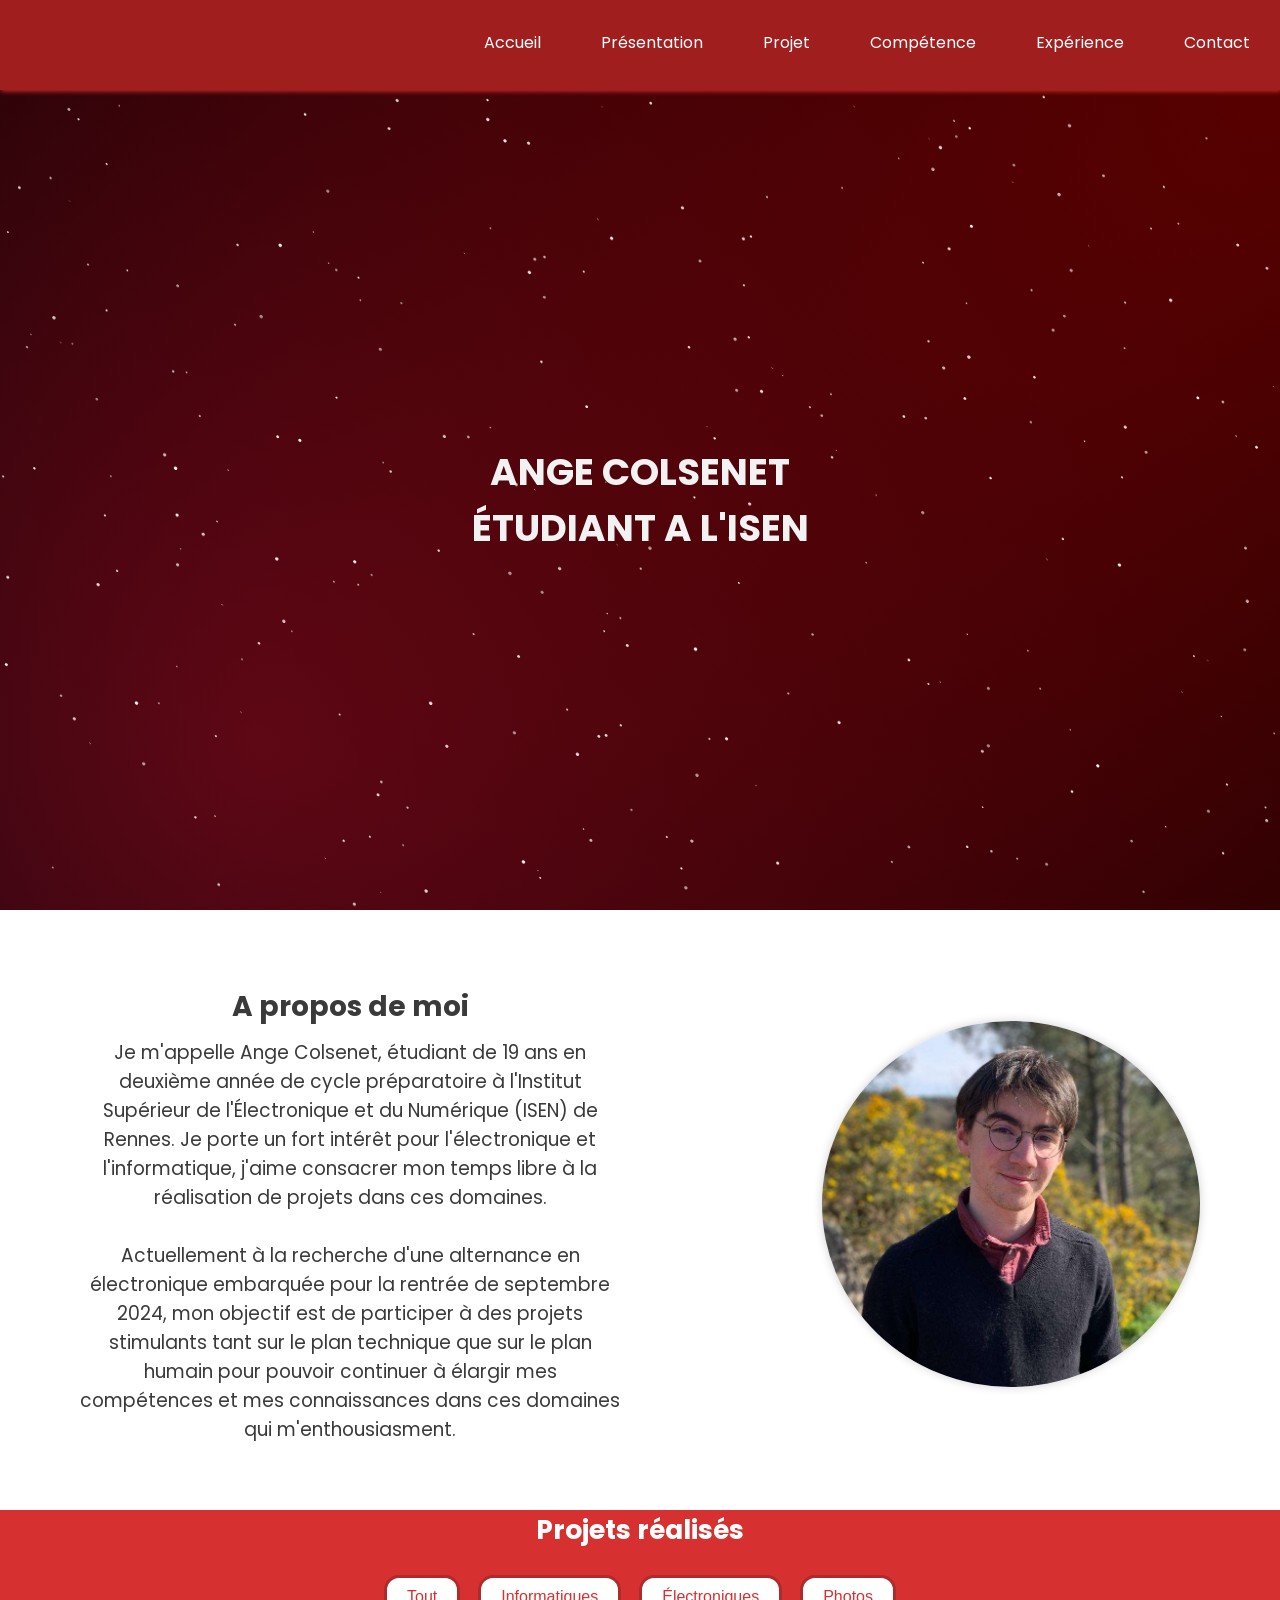
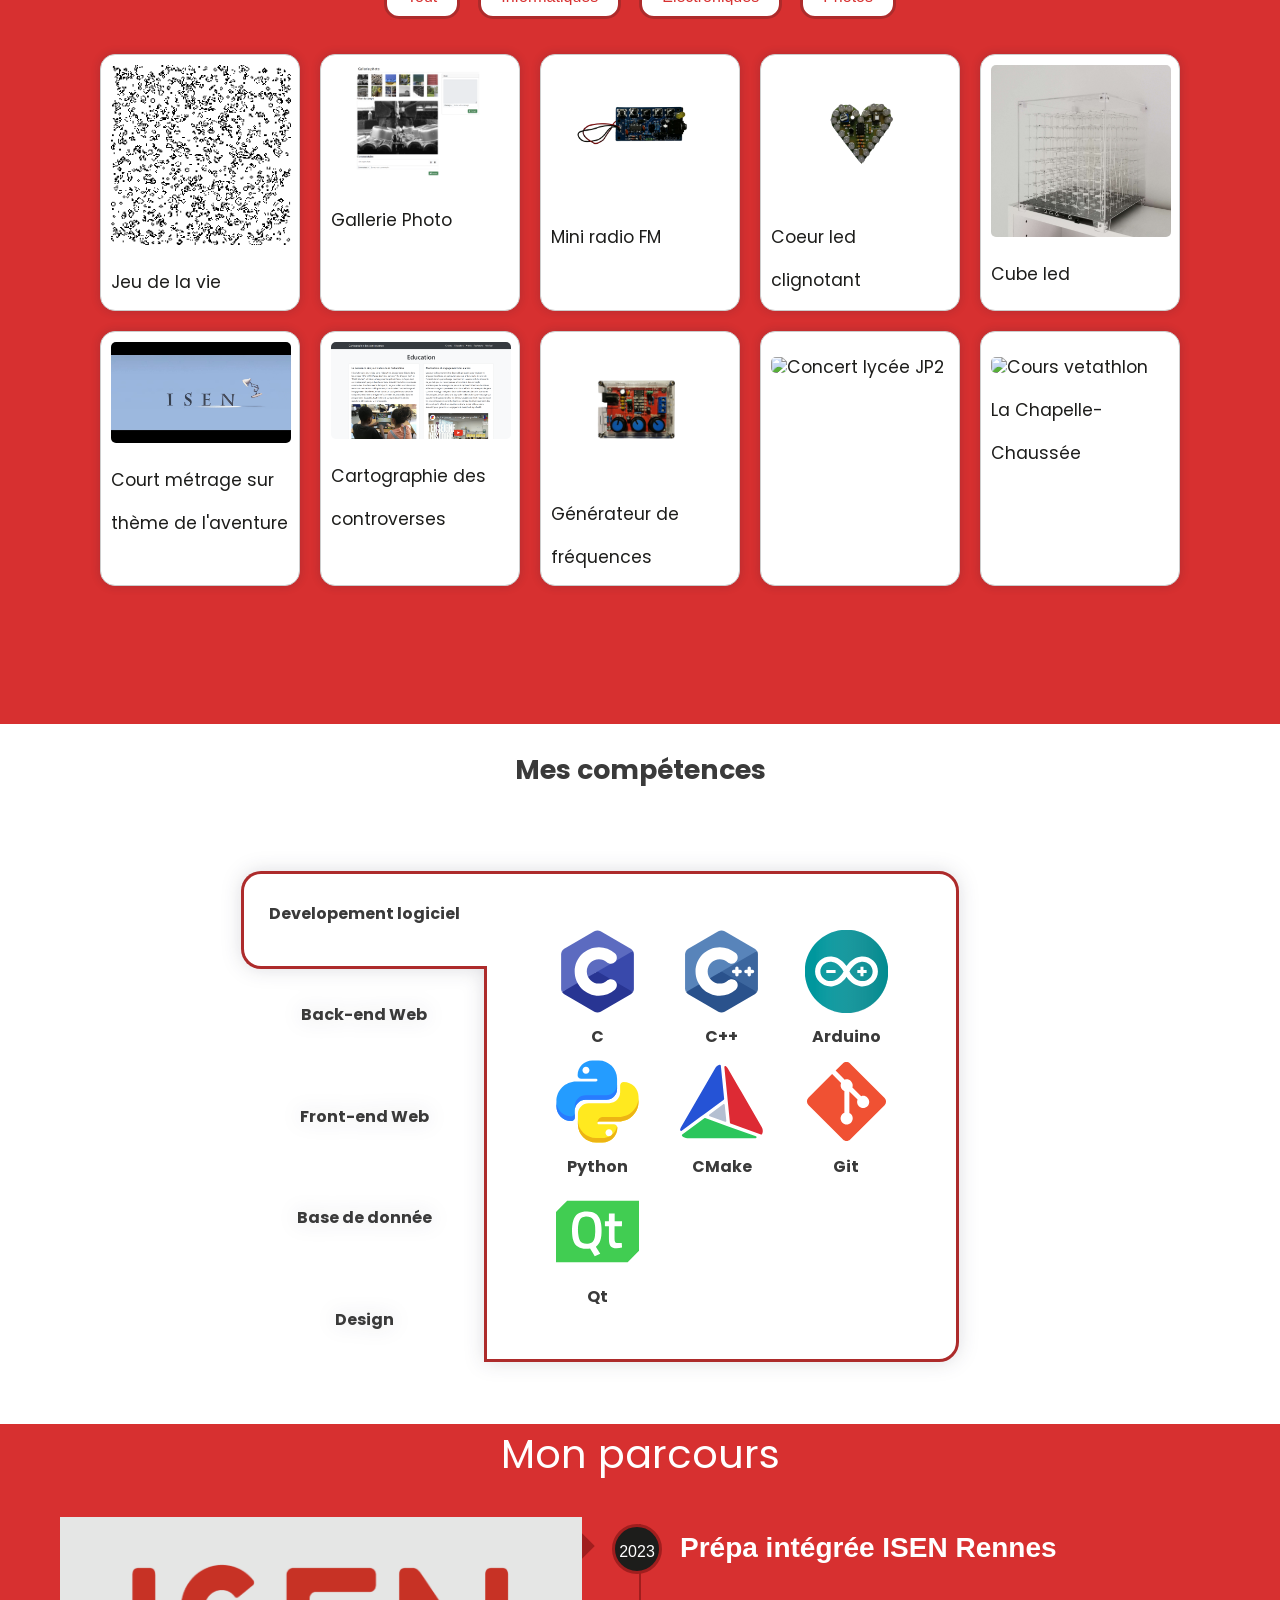
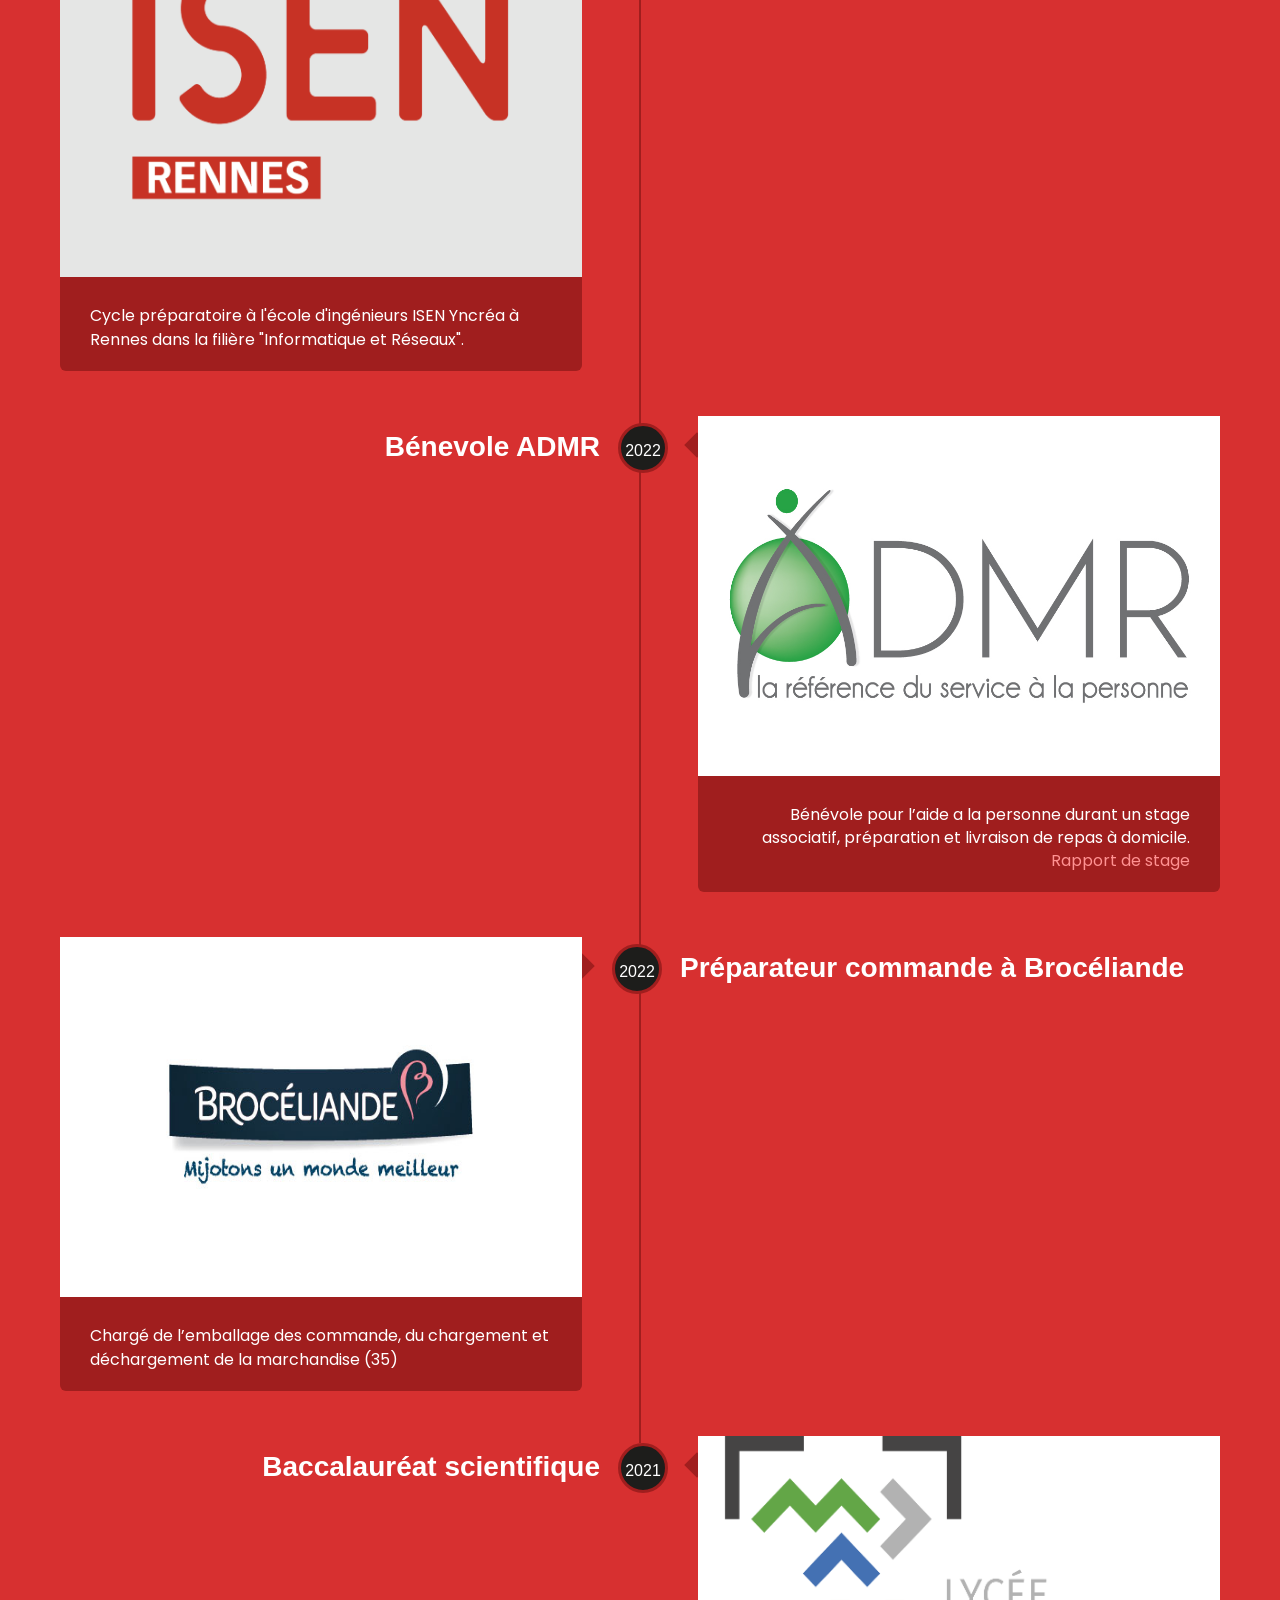
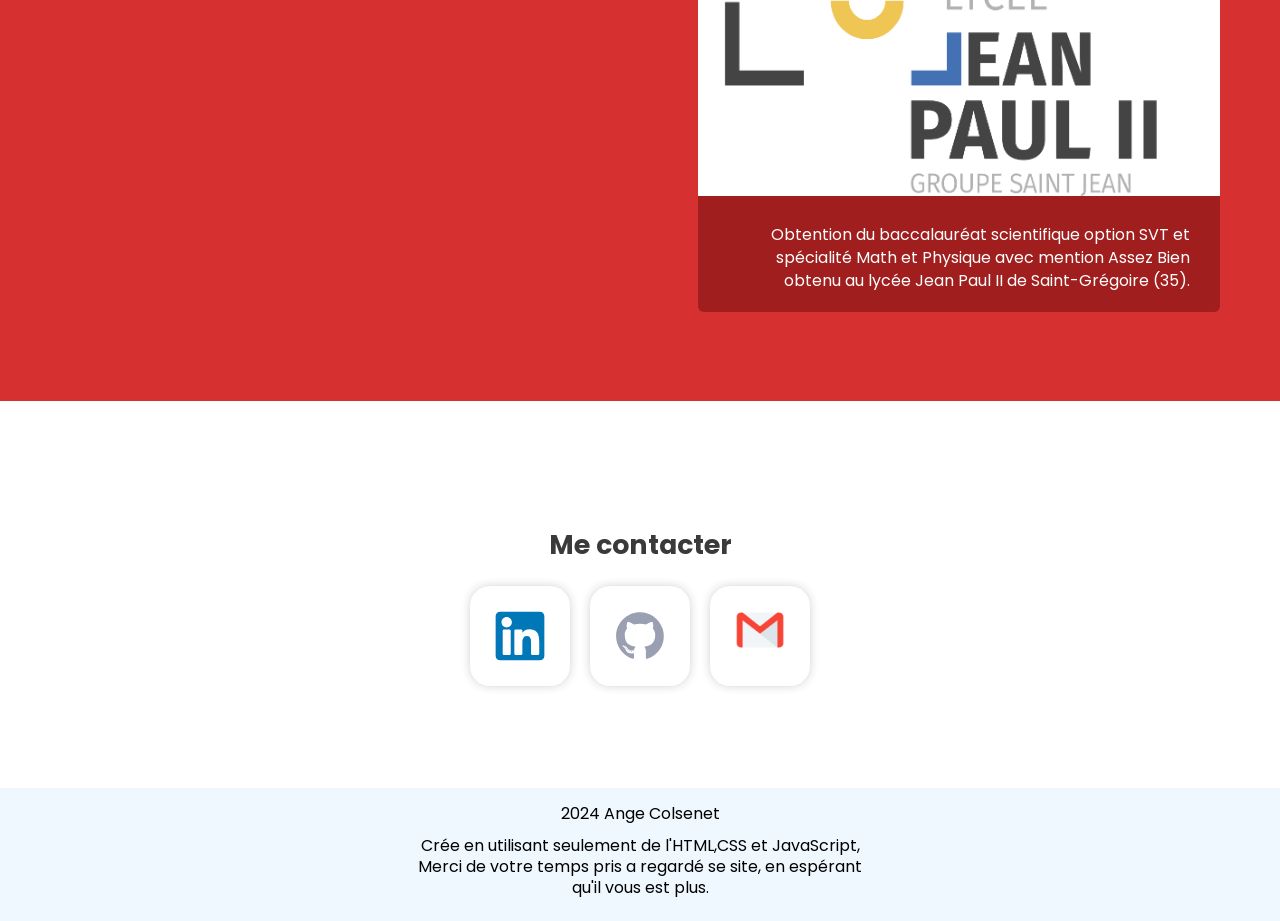
==== index.html @ 1e4dcf2f "Add files via upload" ====
<!DOCTYPE html>
<!-- Created By CodingNepal - www.codingnepalweb.com -->
<html lang="en" dir="ltr">
<head>
    <meta charset="utf-8">
    <title>PortFolio Ange Colsenet</title>
    <meta name="viewport" content="width=device-width, initial-scale=1.0">

    <link rel="stylesheet" href="css/color.css">
    <link rel="stylesheet" href="css/section.css">
    <link rel="stylesheet" href="css/header-menu.css">
    <link rel="stylesheet" href="css/footer.css">
    <link rel="stylesheet" href="css/Home.css">
    <link rel="stylesheet" href="css/presentation.css">

    <link rel="stylesheet" href="css/projet.css">
    <link rel="stylesheet" href="css/competence.css">

    <link rel="stylesheet" href="css/experience.css">
    <link rel="stylesheet" href="css/contact.css">
    <link rel="stylesheet" href="css/skill.css">

   <!-- <script src='https://cdnjs.cloudflare.com/ajax/libs/jquery/3.5.1/jquery.min.js'></script>
    <script  src="js/home%20typing%20effect.js"></script> -->



</head>


<body onload="skills_events()">

<header class="header">
    <!-- Logo -->
    <a  class="logo">ㅤ</a>
    <!-- Hamburger icon -->
    <input class="side-menu" type="checkbox" id="side-menu"/>
    <label class="menu_icon" for="side-menu"><span class="menu_medium_line"></span></label>
    <!-- Menu -->
    <nav class="nav">
        <ul class="menu">
            <li><a href="#Home">Accueil </a></li>
            <li><a href="#About">Présentation</a> </li>
            <li><a href="#Projet">Projet</a></li>
            <li><a href="#Competence">Compétence</a></li>
            <li><a href="#Experience">Expérience</a></li>

            <!-- a mettre en bouton -->
            <li><a href="#Contacte">Contact</a></li>
        </ul>
    </nav>
</header>

    <section id="Home">
        <canvas width=100% height=calc(100vh-80px)> </canvas>
        <span>ANGE COLSENET<br>&Eacute;TUDIANT A L'ISEN</span>

       <script src="js/background.js"></script>
    </section>

<div class="presentation-container" id="About">
    <div class="text-container">
        <h2>A propos de moi </h2>
        <p>
            Je m'appelle Ange Colsenet, étudiant de 19 ans en deuxième année de cycle préparatoire à l'Institut Supérieur de l'Électronique et du Numérique (ISEN) de Rennes.
            Je porte un fort intérêt pour l'électronique et l'informatique, j'aime consacrer mon temps libre à la réalisation de projets dans ces domaines.
        </p>
        <br>
        <p>
            Actuellement à la recherche d'une alternance en électronique embarquée pour la rentrée de septembre 2024,
            mon objectif est de participer à des projets stimulants tant sur le plan technique que sur le plan humain pour pouvoir continuer à élargir mes compétences et mes connaissances dans ces domaines qui m'enthousiasment.
        </p>

    </div>
    <div class="image-container">
       <a href="pdf/Colsenet_Ange_CV_2024.pdf" target="_blank"> <img src="ACphoto.jpg" id ="image-profile" alt="Image de présentation"> </a>
    </div>
</div>


    <section id="Projet">
        <div id="titre">Projets réalisés</div>

        <div id="filters">
            <button onclick="filterProjects('all')">Tout</button>
            <button onclick="filterProjects('informatique')">Informatiques</button>
            <button onclick="filterProjects('electronique')">Électroniques</button>
            <button onclick="filterProjects('photo')">Photos</button>
        </div>

        <div class="project-container" id="project-container"></div>

        <div id="project-details">
            <div id="project-details-content">
                <button id="close-button" onclick="closeProjectDetails()">x</button>

                <div id="project-details-left">
                    <img id="img_selected"></img>
                    <ul id="list_img"></ul>
                </div>
                <div id="project-details-right">
                    <h2 id="project-title"></h2>
                    <p id="project-description"></p>
                    <p id="project-info"></p>
                    <p id="project-resources"></p>

                </div>
            </div>
        </div>

        <script src="js/projet.js" ></script>
    </section>


<section class="section" id="skills_section">
    <p class="section_title">Mes compétences</p>
    <div id="Competence">
        <br>
      <!--  <button onclick="skills_events();">Tout</button> -->
        <div class="content leaning" >
            <div class="skills_content">
                <div class="box"></div>
            </div>
        </div>
    </div>
    <script src="js/skill.js" ></script>
</section>


    <section id="Experience">

        <!-- partial:index.partial.html -->
        <div class="ag-timeline_tagline">Mon parcours</div>

            <section class="ag-section">

                <div class="ag-format-container">
                    <div class="js-timeline ag-timeline">
                        <div class="js-timeline_line ag-timeline_line">
                            <div class="js-timeline_line-progress ag-timeline_line-progress"></div>
                        </div>
                        <div class="ag-timeline_list" id="ag-timeline_list">
                            <div class="js-timeline_item ag-timeline_item">

                                <div class="ag-timeline-card_box">
                                    <div class="js-timeline-card_point-box ag-timeline-card_point-box">
                                        <div class="ag-timeline-card_point">2023</div>
                                    </div>
                                    <div class="ag-timeline-card_meta-box">
                                        <div class="ag-timeline-card_meta">Prépa intégrée ISEN Rennes</div>
                                    </div>
                                </div>
                                <div class="ag-timeline-card_item">
                                    <div class="ag-timeline-card_inner">
                                        <div class="ag-timeline-card_img-box">
                                            <a href="https://www.isen.fr" target="_blank">   <img src="images/experience/isen-rennes.png" class="ag-timeline-card_img" width="640" height="360" /> </a>
                                        </div>
                                        <div class="ag-timeline-card_info">
                                            <div class="ag-timeline-card_title">Prépa intégrée ISEN Rennes</div>
                                            <div class="ag-timeline-card_desc">
                                                Cycle préparatoire à l'école d'ingénieurs ISEN Yncréa à Rennes dans la filière "Informatique et Réseaux".
                                            </div>
                                        </div>
                                    </div>
                                    <div class="ag-timeline-card_arrow"></div>
                                </div>
                            </div>



                            <div class="js-timeline_item ag-timeline_item">
                                <div class="ag-timeline-card_box">
                                    <div class="ag-timeline-card_meta-box">
                                        <div class="ag-timeline-card_meta">Bénevole ADMR</div>
                                    </div>
                                    <div class="js-timeline-card_point-box ag-timeline-card_point-box">
                                        <div class="ag-timeline-card_point">2022</div>
                                    </div>
                                </div>
                                <div class="ag-timeline-card_item">
                                    <div class="ag-timeline-card_inner">
                                        <div class="ag-timeline-card_img-box">
                                            <a href="https://www.admr.org" target="_blank"> <img src="images/experience/ADMR.jpg" class="ag-timeline-card_img" width="640" height="360" alt="" /> </a>
                                        </div>
                                        <div class="ag-timeline-card_info">
                                            <div class="ag-timeline-card_title">Season 6</div>
                                            <div class="ag-timeline-card_desc">
                                                Bénévole pour l’aide a la personne durant un stage
                                                associatif, préparation et livraison de repas à domicile.
                                                <a href="pdf/rapport_Colsenet_Ange.pdf" target="_blank" id="lien"> Rapport de stage</a>
                                            </div>
                                        </div>
                                    </div>
                                    <div class="ag-timeline-card_arrow"></div>
                                </div>
                            </div>

                            <div class="js-timeline_item ag-timeline_item">
                                <div class="ag-timeline-card_box">
                                    <div class="js-timeline-card_point-box ag-timeline-card_point-box">
                                        <div class="ag-timeline-card_point">2022</div>
                                    </div>
                                    <div class="ag-timeline-card_meta-box">
                                        <div class="ag-timeline-card_meta">Préparateur commande à Brocéliande</div>
                                    </div>
                                </div>
                                <div class="ag-timeline-card_item">
                                    <div class="ag-timeline-card_inner">
                                        <div class="ag-timeline-card_img-box">
                                            <a href="https://www.broceliande.fr" target="_blank"> <img src="images/experience/broceliande.jpg" class="ag-timeline-card_img" width="640" height="360" alt="" /> </a>
                                        </div>
                                        <div class="ag-timeline-card_info">
                                            <div class="ag-timeline-card_title">Season 55</div>
                                            <div class="ag-timeline-card_desc">
                                                Chargé de l’emballage des commande, du chargement
                                                et déchargement de la marchandise (35)
                                            </div>
                                        </div>
                                    </div>
                                    <div class="ag-timeline-card_arrow"></div>
                                </div>
                            </div>

                            <div class="js-timeline_item ag-timeline_item">
                                <div class="ag-timeline-card_box">
                                    <div class="ag-timeline-card_meta-box">
                                        <div class="ag-timeline-card_meta">Baccalauréat scientifique</div>
                                    </div>
                                    <div class="js-timeline-card_point-box ag-timeline-card_point-box">
                                        <div class="ag-timeline-card_point">2021</div>
                                    </div>
                                </div>
                                <div class="ag-timeline-card_item">
                                    <div class="ag-timeline-card_inner">
                                        <div class="ag-timeline-card_img-box">
                                            <a href="https://www.lycee-jeanpaul2.fr" target="_blank"> <img src="images/experience/jp2.png" class="ag-timeline-card_img" width="640" height="360" alt="" /> </a>
                                        </div>
                                        <div class="ag-timeline-card_info">
                                            <div class="ag-timeline-card_title">Season 4</div>
                                            <div class="ag-timeline-card_desc">
                                                Obtention du baccalauréat scientifique option SVT et spécialité Math et Physique avec mention Assez Bien obtenu au lycée Jean Paul II de Saint-Grégoire (35).
                                            </div>
                                        </div>
                                    </div>
                                    <div class="ag-timeline-card_arrow"></div>
                                </div>
                            </div>





                        </div>
                    </div>
                </div>
            </section>


        <!-- partial -->
        <!-- <script  src="js/experience_show.js"></script> -->

        <script src='https://cdnjs.cloudflare.com/ajax/libs/jquery/1.11.1/jquery.min.js'></script>
        <script  src="js/experience.js"></script>


    </section>
    <a id="contact"></a>
    <section class="section" id="contact_section">
        <div class="content leaning">
          <!--  <span class="section_title">How to contact me?</span> -->
            <div class="titre">Me contacter</div>
            <div class="contact_content">
                <div class="social_line">
                    <a class="social_link" href="https://www.linkedin.com/in/ange-colsenet-6b33272b9" target="_blank" style="--size: 119.13px;">
                        <img src="images/contact/Linkedin.svg" alt="linkedin" width="50px" height="50px"/>
                        <div class="social_text">
                            <span>in/ange-colsenet</span>
                        </div>
                    </a>
                </div>
                <div class="social_line">
                    <a class="social_link" href="https://github.com/colges" target="_blank" style="--size: 90.65px;">
                        <img src="images/contact/GitHub.svg" alt="github" width="50px" height="50px"/>
                        <div class="social_text">
                            <span>colges</span>
                        </div>
                    </a>
                </div>
                <div class="social_line">
                    <div class="social_link" style="--size: 202.84px;">
                        <a href="mailto: ange.colsenet@gmail.com" target="_blank">
                            <img src="images/contact/email.webp" alt="mail" width="50px" height="50px"/>
                        </a>
                        <div class="social_text">
                            <span>ange.colsenet@gmail.com</span>
                        </div>
                    </div>
                </div>
            </div>
        </div>
    </section>
</body>



<footer class="section" id="footer_section">
    <div id="Contacte">
        <div class="content">
            <div class="footer_content">
               <!-- <a class="footer_licence" href="a remplir" target="_blank"> -->
                    <span> 2024 Ange Colsenet</span>
                   <!-- <img src="ressource/lisence.svg" alt="license" width="20px" height="20px"/>
                    <span>MIT license</span> -->
             <!--   </a>
                <a class="" href="a mettre" target="_blank">
                   <span>répertoir disponible sur GitHub</span>
                </a>  -->
            </div>
            <div class="footer_content">
                <p>
                    Crée en utilisant seulement de l'HTML,CSS et JavaScript,  Merci de votre temps pris a regardé se site, en espérant qu'il vous est plus.
                </p>
            </div>
        </div>
    </div>
</footer>
</html>
---- css/color.css ----
*{

    --white: #fff;
    --whitevar1: #f2f2f2;
    --whitevar2: #e6e6e6;

    --darkred: /*#8B0000*/ #a01e1e;
    --red: /*#B22222*/ #d73030;
    --redlight : #ad2b2b;
    --lightcoral: #3a3a3a;
    --complementary: #008A8A;

}
---- css/section.css ----
*{
    padding: 0;
    margin: 0;
    text-decoration: none;
    list-style: none;
    box-sizing: border-box;
}


#experience {
    box-sizing: content-box; /* Réinitialisation du box-sizing */
}


body{
    font-family: "Poppins", sans-serif;
}


section #he, #Home, #About ,#Projet, #skills_section ,#contact_section{
   /* display: flex; */
   /* z-index: 0; */
    width: 100%;
    background-size: cover;
    align-items: center;
    justify-content: center;
    color: var(--lightcoral);
    font-size: 180%;
}

section #he, #Home /*,#Projet*/ ,#contact_section{
    height: calc(100vh - 80px);
}


#Latest{
    background: var(--white);
}
#Contact{
    background: var(--whitevar1);
}
#Category,#Feedback{
    background: var(--whitevar2);
}
---- css/header-menu.css ----
/* Theming */
@import url("https://fonts.googleapis.com/css2?family=Poppins:wght@400;700&display=swap"); /* import font */





/* Header */
.header{
    z-index: 1;
    background-color: var(--darkred);
    box-shadow: 1px 1px 5px 0px var(--red);
    position: sticky;
    top: 0;
    width: 100%;
}
/* Logo */
.logo{
    display: inline-block;
    color: var(--white);
    font-size: 60px;
    margin-left: 10px;
}


/* Nav menu */
.nav{
    width: 100%;
    height: 100%;
    position: fixed;
    background-color: var(--red);
    overflow: hidden;

}
.menu a{
    display: block;
    padding: 30px;
    text-align: center;
    color: var(--white);

}
.menu a:hover{
    background-color: var(--red);
}
.nav{
    max-height: 0;
    padding-top: 0;
    transition: max-height .6s ease-out;
}




/* Menu Icon */
.menu_icon{
    cursor: pointer;
    float: right;
    padding: 40px 20px;
}/* Style label tag */

.menu_medium_line{
    background: var(--white);
    display: block;
    height: 2px;
    position: relative;
    width: 24px;

} /* Style span tag */

.menu_medium_line::before,
.menu_medium_line::after{
    background: var(--white);
    content: '';
    display: block;
    height: 100%;
    position: absolute;
    transition: all .2s ease-out;
    width: 100%;
}
.menu_medium_line::before{
    top: 5px;
}
.menu_medium_line::after{
    top: -5px;
}

.side-menu {
    display: none;
} /* Hide checkbox */


/* Toggle menu icon */
.side-menu:checked ~ nav{
    max-height: 100%;
}


.side-menu:checked ~ .menu_icon .menu_medium_line {
    background: transparent;
}
.side-menu:checked ~ .menu_icon .menu_medium_line::before {
    transform: rotate(-45deg);
    top:0;
}
.side-menu:checked ~ .menu_icon .menu_medium_line::after {
    transform: rotate(45deg);
    top:0;
}


@media (min-width: 907px) {
    .nav{
        max-height: none;
        position: relative;
        float: right;
        width: fit-content;
        background-color: transparent;
    }

    .menu li{
        float: left;
    }

    .menu a:hover{
        background-color: transparent;
        color: var(--red);

    }

    .menu_icon{
        display: none;
    }
}
---- css/footer.css ----
@import url("https://fonts.googleapis.com/css2?family=Poppins:wght@400;700&display=swap"); /* import font */



#footer_section .content
{
    max-height: calc(60vh - 80px);
    gap: 80px;
    padding:1%;
    background-color: aliceblue;
}

#footer_section .footer_content
{
    display: flex;
    flex-direction: column;
    gap: 50px;
    align-items: center;
    justify-content: space-between;
    width: 100%;

}

#footer_section .footer_content:nth-child(2)
{
    justify-content: center;
}

#footer_section .footer_content a
{
    text-decoration: none;
    display: flex;
    align-items: center;
    justify-content: center;
    opacity: 0.9;
    padding: 10px 20px 10px 20px;
    transition: opacity 0.2s ease-in-out;
}

#footer_section .footer_content a:hover
{
    opacity: 0.5;
}

#footer_section .footer_content span, #footer_section .footer_content p
{
    font-family: "Poppins", sans-serif;
    font-size: 16px;
    color: var(--firebrick);
    text-align: center;
}

#footer_section .footer_content span
{
    white-space: nowrap;
}

#footer_section .footer_content img
{
    width: 20px;
    margin-bottom: 5px;
    margin-left: 8px;
    margin-right: 8px;
}

#footer_section .footer_content svg
{
    width: 18px;
    margin-bottom: 5px;
    margin-left: 6px;

    stroke-width: 2.1px;
    stroke-linecap: round;
    stroke-linejoin: round;
    stroke: var(--complementary);
}

#footer_section .footer_content:nth-child(2) p
{
    max-width: 500px;
    line-height: 1.3;
    padding: 10px 20px 10px 20px;
}


/*
@media screen and (max-width: 907px)
{
    #footer_section .content
    {
        gap: 50px;
    }

    #footer_section .footer_content
    {
        flex-direction: column;
        gap: 50px;
    }
}
*/
---- css/Home.css ----
section#Home {
    display: flex;
    background-color: #000;
    background-image: radial-gradient(circle at top right, rgba(139,0,0, 0.63), transparent),
    radial-gradient(circle at 20% 80%, rgba(220,20,60, 0.40), transparent);
}
canvas {
    width: 100%;
    height: calc(100vh - 80px);
    background-size: cover;
}

section#Home span{
    font-weight: bold;
    position: absolute;
    text-align: center;
    font-size: 28pt;
    color: #f2f2f2;
}
---- css/presentation.css ----
.presentation-container {
    min-height: 600px;
    max-width: 1200px;
    margin: 0 auto;
    display: flex;
    justify-content: center;
    align-items: center;
    padding: 20px;
}

.text-container {
    flex: 1;
    padding: 20px;
    text-align: left;
    font-size: 14pt;
}

.text-container p{
    text-align: center;

}

#About h2{
    padding: 10px;
    text-align: center;
}
.image-container {
    flex: 1;
    padding: 20px;
    text-align: right;
}

#About img {
    max-width: 70%;
    height: auto;
    border-radius: 50%;
    box-shadow: 0px 0px 10px rgba(28, 28, 51, 0.2);
    transition: 1s ease;
}

#About img:hover{
    -webkit-transform: scale(1.05);
    -ms-transform: scale(1.05);
    transform: scale(1.05);
    transition: 1s ease;
}

@media (max-width: 600px) {
    .presentation-container {
        flex-direction: column;
    }

    .text-container,
    .image-container {
        text-align: center;
        margin: 0;
        padding: 10px;
    }

    #About img {
        max-width: 225px;
    }

}




/*

section#About #presentation{
   text-align: center;
    font-size: 20pt;
    font-weight: bold;
}

section#About p{
    position: absolute;
    text-align: center;
    font-size: 14pt;
    margin-top:5%;

}


section#About img{
    border-radius: 50%;
    width :25%;
    max-width: 500px;
    box-shadow: 0px 0px 10px rgba(28, 28, 51, 0.2);

}

@media (min-width: 907px) {

    section#About p{
        text-align: left;
        width : 40%;
        margin-left: 5%;
        margin-top:5%;
    }


    section#About img{
        display: block;
        float:right;
        margin-right: 15%;
        margin-top: 5%;

    }


}

*/
---- css/projet.css ----
#Projet{
    background-color: var(--red);
    padding-bottom: 10%;
}

#filters {
    text-align: center;
    margin: 20px;
}

button {
    margin: 5px;
    padding: 10px;
    cursor: pointer;
}

.project-container {
    display: flex;
    flex-wrap: wrap;
    justify-content: center;
    overflow: auto;
    max-height: 67%;
}

.project {
    width: 200px;
    margin: 10px;
    padding: 10px;
    border: 1px solid #ccc;
    cursor: pointer;
    background-color: #fff;
    border-radius: 15px;
    box-shadow: 0px 0px 10px rgba(28, 28, 51, 0.2);
}

.project img {
    width: 180px;
    height: auto;
    border-radius: 5px;

}

.project span{
    font-size: 13pt;
    color: #1d1d1b;

}

#titre{
    text-align: center;
    font-size: 20pt;
    font-weight: bold;
    color:white;
}

/* Style des boutons */
button {
    display: inline-block;
    padding: 10px 20px;
    font-size: 16px;
    cursor: pointer;
    border: 3px solid #ad2b2b;
    border-radius: 15px;
    background-color:#fff ;
    color: var(--red);
    margin: 5px;
    /*box-shadow: 0px 0px 10px rgba(28, 28, 51, 0.2);*/
    transition: background-color 0.3s, color 0.3s;
}

/* Changement de style au survol */
button:hover {
    background-color: var(--red);
    color: #fff;
}


#project-details {
    display: none;
    position: fixed;
    z-index: 3;
    top: 0;
    left: 0;
    width: 100%;
    height: 100%;
    background-color: rgba(0, 0, 0, 0.8);
    padding: 20px;
    box-sizing: border-box;
    overflow: auto;
}

#project-details-content {
    display: flex;
    justify-content: space-between;
    background-color: #fff;
    padding: 20px;
    border-radius: 10px;
    box-shadow: 0 0 20px rgba(0, 0, 0, 0.5);
    position: relative;
    width :90%;
    height : 80%;
    margin: auto;
    margin-top: 5%;
    max-width: 1200px;
    max-height: 1000px;
    font-size: 11pt;
}

#project-details-left {
    flex: 1;
}

#project-details-left img {
    border: 2px solid var(--redlight);
}

#project-details-right {
    flex: 1;
    margin-left: 20px;
}

#project-details img{
    max-width: 100%;
    border-radius: 5px;
    margin-bottom: 10px;
}


 #img_selected {
    height: 300px;
 }


#project-title{
    text-align: center;
}

#project-description{
    padding-top: 5%;
}

#project-info{
    padding-top: 5%;
}


#list_img{
    width: 500px;
    height: 22.5%;
    display: flex;
    flex-direction: row;
    flex-wrap: wrap;
    overflow: auto;
}

#list_img li{
    min-width: 100px;
    min-height: 70px;
    max-width: 100px;
    max-height: 70px;


    padding: 1%;

}

#list_img img{
    width: 100%;
    clip:rect(100px, 0, 0, 0);

}


#close-button {
   /* margin-top: 10px;*/
    padding: 10px;
    cursor: pointer;
    position: absolute;
    margin-top: 0px;
    margin-left: 100%;


}


@media screen and (max-width: 930px){

    #project-details-left {
        padding-top:20%;
    }

    #close-button {
        margin-top: -5%;
        margin-left: 80%;
    }

    #project-details-content {
        flex-direction: column;
        overflow: auto;
        max-width: 300px;
    /*    overflow-x:hidden; */
    }

    #project-details img{
        width:400px;
        height: auto;
    }

    #list_img{
        /* width: 50%; */
        display: ruby;
        flex-direction: row;
        flex-wrap: wrap;
        overflow: auto;
    }

    #list_img img{
        height: 64px;
        width: auto;


    }


/*
    #list_img{
        overflow-y :hidden;
        overflow-x: auto;
    }

    #project-details-right{
        overflow-y: auto;
        overflow-x: hidden;
    }

*/


}

@media screen and (max-width: 280px)
{
    #project-details-left {
        padding-top:30%;
    }
}
---- css/competence.css ----
section #competence{
    background-color: #e6e6e6;
}
---- css/experience.css ----
section#Experience{
  background-color: var(--red);
}
/*
@font-face {
  font-family: 'ESL Legend';
  src: url(https://raw.githubusercontent.com/SochavaAG/example-mycode/master/pens/timeline/fonts/legend/ESLLegend-Light.eot);
  src: url(https://raw.githubusercontent.com/SochavaAG/example-mycode/master/pens/timeline/fonts/legend/ESLLegend-Light.eot#iefix) format("embedded-opentype"),
  url(https://raw.githubusercontent.com/SochavaAG/example-mycode/master/pens/timeline/fonts/legend/ESLLegend-Light.woff2) format("woff2"),
  url(https://raw.githubusercontent.com/SochavaAG/example-mycode/master/pens/timeline/fonts/legend/ESLLegend-Light.woff) format("woff"),
  url(https://raw.githubusercontent.com/SochavaAG/example-mycode/master/pens/timeline/fonts/legend/ESLLegend-Light.ttf) format("truetype"),
  url(https://raw.githubusercontent.com/SochavaAG/example-mycode/master/pens/timeline/fonts/legend/ESLLegend-Light.svg#eicon) format("svg");
  font-style: normal;
  font-weight: 300;
}
@font-face {
  font-family: 'ESL Legend';
  src: url(https://raw.githubusercontent.com/SochavaAG/example-mycode/master/pens/timeline/fonts/legend/ESLLegend-Regular.eot);
  src: url(https://raw.githubusercontent.com/SochavaAG/example-mycode/master/pens/timeline/fonts/legend/ESLLegend-Regular.eot#iefix) format("embedded-opentype"),
  url(https://raw.githubusercontent.com/SochavaAG/example-mycode/master/pens/timeline/fonts/legend/ESLLegend-Regular.woff2) format("woff2"),
  url(https://raw.githubusercontent.com/SochavaAG/example-mycode/master/pens/timeline/fonts/legend/ESLLegend-Regular.woff) format("woff"),
  url(https://raw.githubusercontent.com/SochavaAG/example-mycode/master/pens/timeline/fonts/legend/ESLLegend-Regular.ttf) format("truetype"),
  url(https://raw.githubusercontent.com/SochavaAG/example-mycode/master/pens/timeline/fonts/legend/ESLLegend-Regular.svg#eicon) format("svg");
  font-style: normal;
  font-weight: normal;
}
@font-face {
  font-family: 'ESL Legend';
  src: url(https://raw.githubusercontent.com/SochavaAG/example-mycode/master/pens/timeline/fonts/legend/ESLLegend-Bold.eot);
  src: url(https://raw.githubusercontent.com/SochavaAG/example-mycode/master/pens/timeline/fonts/legend/ESLLegend-Bold.eot#iefix) format("embedded-opentype"),
  url(https://raw.githubusercontent.com/SochavaAG/example-mycode/master/pens/timeline/fonts/legend/ESLLegend-Bold.woff2) format("woff2"),
  url(https://raw.githubusercontent.com/SochavaAG/example-mycode/master/pens/timeline/fonts/legend/ESLLegend-Bold.woff) format("woff"),
  url(https://raw.githubusercontent.com/SochavaAG/example-mycode/master/pens/timeline/fonts/legend/ESLLegend-Bold.ttf) format("truetype"),
  url(https://raw.githubusercontent.com/SochavaAG/example-mycode/master/pens/timeline/fonts/legend/ESLLegend-Bold.svg#eicon) format("svg");
  font-style: normal;
  font-weight: bold;
}

img {
  max-width: 100%;
}
*/


.ag-format-container {
  width: 1160px;
  margin: 0 auto;

  position: relative;
}

.ag-section{
  padding: 3%;
}
/*
.ag-timeline-block {
  padding: 300px 0;
}
.ag-timeline_title-box {
  padding: 0 0 30px;

  text-align: center;
}
*/

.ag-timeline_tagline {
  text-align: center;
  font-size: 40px;
  color: #fff;
}
/*
.ag-timeline_title {
  background-image: url(https://raw.githubusercontent.com/SochavaAG/example-mycode/master/pens/timeline/images/bg.jpg);
  background-repeat: no-repeat;
  background-position: 50% 50%;

  background-size: cover;
  -webkit-background-clip: text;
  background-clip: text;
  text-fill-color: transparent;
  color: transparent;

  font-size: 80px;
}

 */

.ag-timeline_item {
  margin: 0 0 50px;

  position: relative;
}
.ag-timeline_item:nth-child(2n) {
  text-align: right;
}

.ag-timeline {
  display: inline-block;
  width: 100%;
  max-width: 100%;
  margin: 0 auto;

  position: relative;
}
.ag-timeline_line {
  width: 2px;
  background-color: var(--darkred);

  position: absolute;
  top: 2px;
  left: 50%;
  bottom: 0;

  overflow: hidden;

  -webkit-transform: translateX(-50%);
  -moz-transform: translateX(-50%);
  -ms-transform: translateX(-50%);
  -o-transform: translateX(-50%);
}

.ag-timeline_line-progress {
  width: 100%;
  height: 20%;
  background-color: orange;
}

.ag-timeline-card_box {
  padding: 0 0 20px 50%;
}
.ag-timeline_item:nth-child(2n) .ag-timeline-card_box {
  padding: 0 50% 20px 0;
}
.ag-timeline-card_point-box {
  display: inline-block;
  margin: 0 14px 0 -28px;
}
.ag-timeline_item:nth-child(2n) .ag-timeline-card_point-box {
  margin: 0 -28px 0 14px;
}
.ag-timeline-card_point {
  height: 50px;
  line-height: 50px;
  width: 50px;
  border: 3px solid var(--darkred);
  background-color: #1d1d1b;

  text-align: center;
  font-family: 'ESL Legend', sans-serif;
  font-size: 12pt;
  color: #FFF;

  -webkit-border-radius: 50%;
  -moz-border-radius: 50%;
  border-radius: 50%;
}
.js-ag-active .ag-timeline-card_point {
  color: #1d1d1b;
  background-color: var(--darkred);
}
.ag-timeline-card_meta-box {
  display: inline-block;
}
.ag-timeline-card_meta {
  margin: 10px 0 0;

  font-family: 'ESL Legend', sans-serif;
  font-weight: bold;
  font-size: 28px;
  color: white;
}
.ag-timeline-card_item {
  display: inline-block;
  width: 45%;
  margin: -77px 0 0;
  background-color: var(--darkred);

  opacity: 0;

  -webkit-border-radius: 6px;
  -moz-border-radius: 6px;
  border-radius: 6px;

  -webkit-box-shadow: 0 0 0 0 rgba(0,0,0,.5);
  -moz-box-shadow: 0 0 0 0 rgba(0,0,0,.5);
  -o-box-shadow: 0 0 0 0 rgba(0,0,0,.5);
  box-shadow: 0 0 0 0 rgba(0,0,0,.5);

  -webkit-transition: -webkit-transform .5s, opacity .5s;
  -moz-transition: -moz-transform .5s, opacity .5s;
  -o-transition: -o-transform .5s, opacity .5s;
  transition: transform .5s, opacity .5s;

  position: relative;
}
.ag-timeline_item:nth-child(2n+1) .ag-timeline-card_item {
  -webkit-transform: translateY(-10%);
  -moz-transform: translateY(-10%);
  -ms-transform: translateY(-10%);
  -o-transform: translateY(-10%);
  transform: translateY(-10%);
}
.ag-timeline_item:nth-child(2n) .ag-timeline-card_item {
  -webkit-transform: translateY(10%);
  -moz-transform: translateY(10%);
  -ms-transform: translateY(10%);
  -o-transform: translateY(10%);
  transform: translateY(10%);
}
.js-ag-active.ag-timeline_item:nth-child(2n+1) .ag-timeline-card_item,
.js-ag-active.ag-timeline_item:nth-child(2n) .ag-timeline-card_item {
  opacity: 1;

  -webkit-transform: translateY(0);
  -moz-transform: translateY(0);
  -ms-transform: translateY(0);
  -o-transform: translateY(0);
  transform: translateY(0);
}
.ag-timeline-card_arrow {
  height: 18px;
  width: 18px;
  margin-top: 20px;
  background-color: var(--darkred);

  z-index: -1;
  position: absolute;
  top: 0;
  right: 0;

  -webkit-transform: rotate(45deg);
  -moz-transform: rotate(45deg);
  -ms-transform: rotate(45deg);
  -o-transform: rotate(45deg);
  transform: rotate(45deg);
}
.ag-timeline_item:nth-child(2n+1) .ag-timeline-card_arrow {
  margin-left: calc(-18px / 2);
  margin-right: calc(-18px / 2);
}
.ag-timeline_item:nth-child(2n) .ag-timeline-card_arrow {
  margin-left: -10px;

  right: auto;
  left: 0;
}
.ag-timeline-card_img {
  width: 100%;
}
.ag-timeline-card_info {
  padding: 20px 30px;
}
.ag-timeline-card_title {
  display: none;
  margin: 10px 0 0;

  font-family: 'ESL Legend', sans-serif;
  font-weight: bold;
  font-size: 28px;
  color: var(--darkred);
}
.ag-timeline-card_desc {
  line-height: 1.45;

  font-size: 16px;
  color: #FFF;
}


.ag-timeline-card_desc #lien{
  color: #ff9292;
}

.ag-timeline-card_desc #lien:hover{
  transition: 0.4s;
  color: #ff0000;
}


@media only screen and (max-width: 979px) {
  .ag-timeline_line {
    left: 30px;
  }

  .ag-timeline_item:nth-child(2n) {
    text-align: left;
  }

  .ag-timeline-card_box,
  .ag-timeline_item:nth-child(2n) .ag-timeline-card_box {
    padding: 0 0 20px;
  }
  .ag-timeline-card_meta-box {
    display: none;
  }
  .ag-timeline-card_point-box,
  .ag-timeline_item:nth-child(2n) .ag-timeline-card_point-box {
    margin: 0 0 0 8px;
  }
  .ag-timeline-card_point {
    height: 40px;
    line-height: 40px;
    width: 40px;
  }
  .ag-timeline-card_item {
    width: auto;
    margin: -65px 0 0 75px
  }
  .ag-timeline_item:nth-child(2n+1) .ag-timeline-card_item,
  .ag-timeline_item:nth-child(2n) .ag-timeline-card_item {
    -webkit-transform: translateY(10%);
    -moz-transform: translateY(10%);
    -ms-transform: translateY(10%);
    -o-transform: translateY(10%);
    transform: translateY(10%);
  }
  .ag-timeline_item:nth-child(2n+1) .ag-timeline-card_arrow {
    right: auto;
    left: 0;
  }
  .ag-timeline-card_title {
    display: block;
  }
  .ag-timeline-card_arrow {
    margin-top: 12px;
  }
}






@media only screen and (max-width: 767px) {
  .ag-format-container {
    width: 96%;
  }

  .ag-timeline-card_img {
    height: auto;
    /*width: auto;*/
  }
}

@media only screen and (max-width: 639px) {
  .ag-timeline_title {
    font-size: 60px;
  }

  .ag-timeline-card_info {
    padding: 10px 15px;
  }
  .ag-timeline-card_desc {
    font-size: 14px;
  }
}

@media only screen and (max-width: 479px) {

}

@media (min-width: 768px) and (max-width: 979px) {
  .ag-format-container {
    width: 750px;
  }

}

@media (min-width: 980px) and (max-width: 1161px) {
  .ag-format-container {
    width: 960px;
  }

}
---- css/contact.css ----
#contact_section
{
    background-color: var(--white);
    height: 30%;
    padding: 8%;
}

/*
#contact_section .content.leaning
{
    margin-top: calc(calc(clamp(110px, 7vw, 130px) + 3.3vw) * 1.65);
    margin-bottom: calc(clamp(100px, 7vw, 130px) * 2);
}

 */
/*
#contact_section .content.leaning{
    max-height: calc(40vh - 80px);
}


element.style : not{
    --size :10px;
}
*/


#contact_section .titre
{
    text-align: center;
    font-size: 20pt;
    font-weight: bold;
    padding: 2%;
}

#contact_section .contact_content
{
    display: flex;
    align-items: center;
    justify-content: center;
    gap: 20px;
}

@media screen and (max-width: 780px)
{
    #contact_section .contact_content
    {
        flex-direction: column;
    }
}

#contact_section .social_line
{
    display: flex;
    align-items: center;
    justify-content: center;
    gap: 20px;
}

#contact_section .social_link
{
    display: flex;
    align-items: center;
    justify-content: center;
    padding: 25px 10px 25px 25px;
    border-radius: 20px;
    background-color: white;
    box-shadow: 0px 0px 10px rgba(28, 28, 51, 0.2);
    gap: 15px;
    text-decoration: none;
    max-height: 100px;

 /*   transition: padding 0.5s ease-in-out;*/
}


#contact_section .social_link:hover
{
 /*   padding-right: 25px; */
}

#contact_section .social_link img
{
    width: 50px;
}

#contact_section .social_link .social_text
{
    overflow: hidden;
    width: 0px;
    transition: width 0.5s ;
}


#contact_section .social_link:hover .social_text
{

/*    width:auto; var(--size);*/


}


#contact_section .social_link .social_text span
{
    font-size: 20px;
    white-space: nowrap;
}


@media screen and (max-width: 500px)
{
    #contact_section .social_link:hover
    {
        padding-right: 10px;
    }

    #contact_section .social_link:hover .social_text
    {
        width: 0px;
    }
}
---- css/skill.css ----
#skills_section{
    min-height: 700px;
}

#skills_section .section_title
{
    /*margin-left: 45%;*/
    text-align: center;
    font-size: 20pt;
    font-weight: bold;
    padding: 2%;
}

#skills_section .button{
    align-items: center;
}


#skills_section .skills_content
{
    display: flex;
    width: 100%;
    margin-top: 1%;
    margin-bottom: 5%;
}

#skills_section .box
{
    margin-left: 27%;
    width: 40%;
    display: flex;
    justify-content: center;
    align-items: start;
    filter: drop-shadow(0px 0px 10px rgba(28, 28, 51, 0.15));
}

#skills_section .box .menu
{
    height: 100%;
    max-height: 575px;
    position: relative;
    display: flex;
    flex-direction: column;
    justify-content: space-between;
    align-items: center;
}

#skills_section .box .menu .selector
{
    z-index: 2;
    width: 246px;
    transition: 0.2s;
    position: absolute;
   /* margin-right: -40px; */
    border-radius: 20px 0 0 20px;
    background-color: white;
    border-left : 3px solid var(--redlight);
    border-top : 3px solid var(--redlight);
    border-bottom: 3px solid var(--redlight);

}


#skills_section .box .menu .category
{
    width: 280px;
    z-index: 3;
    border-radius: 20px;
    white-space: nowrap;
    padding: 30px 40px 30px 0px;
    margin-right: -40px;
    font-family: "Poppins", sans-serif;
    font-weight: bold;
    color: var(--lightcoral);
    font-size: 16px;
    text-align: center;
    cursor: pointer;
}

#skills_section .box .box_content
{

    width: 100%;
    min-width: 475px;
    max-width: 800px;
    min-height: 475px;
    border-top-right-radius: 20px;
    border-bottom-right-radius: 20px;
    background-color: white;
    padding: 50px 60px 50px 60px;
    border: 3px solid var(--redlight);


}

@-webkit-keyframes enter_anim { from { transform: translateY(25px); opacity: 0; } to { transform: translateY(0px); opacity: 1; } }

@keyframes enter_anim { from { transform: translateY(25px); opacity: 0; } to { transform: translateY(0px); opacity: 1; } }

#skills_section .box .box_content .skills_list
{
    width: 100%;
    display: grid;
    grid-template-columns: repeat(auto-fill, 100px);
    justify-content: space-between;
    flex-wrap: wrap;
    grid-gap: 5px;
    opacity: 0;
    transform: translateY(25px);
    -webkit-animation: enter_anim 0.5s ease 1 forwards;
    animation: enter_anim 0.5s ease 1 forwards;
}

#skills_section .box .box_content .skills_list .skill
{
    height: 125px;
    display: flex;
    flex-direction: column;
    justify-content: space-between;
    align-items: center;
    width: 100px;
    text-decoration: none;
}

#skills_section .box .box_content .skills_list .skill img
{
    width: 95px;
    height: 95px;
    transform: scale(0.88);
    transition: transform 0.3s ease-in-out;
}

#skills_section .box .box_content .skills_list .skill:hover img
{
    transform: scale(1);
}

#skills_section .box .box_content .skills_list .skill span
{
    font-family: "Poppins", sans-serif;
    font-weight: bold;
    color: var(--lightcoral);
    font-size: 16px;
    text-align: center;
}

#skills_section .box .category_title
{
    white-space: nowrap;
    margin: 0px 0px -50px 0px;
    font-family: "Poppins", sans-serif;
    font-weight: bold;
    font-size: 22px;
    /*color: var(--blue);*/
    margin-bottom: -40px;
}



@media screen and (max-width: 930px)
{
    #skills_section .section_title
    {
        margin-left: 17%;
    }

    #skills_section .box
    {
        display: flex;
        flex-direction: column;
        align-items: center;
        gap: 70px;
        min-height: 0px;
        margin-left:30%;
    }

    #skills_section .box .box_content
    {
        min-height: 0px;
     /*   width: calc(100% - 100px);*/
        padding: 50px 50px 50px 50px;
        min-width: 350px;
        border-top-left-radius: 20px;
        border-bottom-left-radius: 20px;


    }
    /*
        #skills_section .box .box_content .skills_list
        {
            grid-gap: 25px;
        }

        @media screen and (max-width: 565px)
        {
            #skills_section .box .box_content .skills_list
            {
                justify-content: space-around;
            }
        }

        @media screen and (max-width: 500px)
        {
            #skills_section .box .box_content .skills_list
            {
                justify-content: space-between;
            }

            #skills_section .box .box_content
            {
                width: calc(100% - 50px);
                padding: 40px 25px 40px 25px;
            }
        }

        @media screen and (max-width: 465px)
        {
            #skills_section .box .box_content .skills_list
            {
                justify-content: space-around;
            }
        }
        */
}

@media screen and (max-width: 280px)
{
    #skills_section .box .box_content
    {
        min-width: 250px;
    }
}
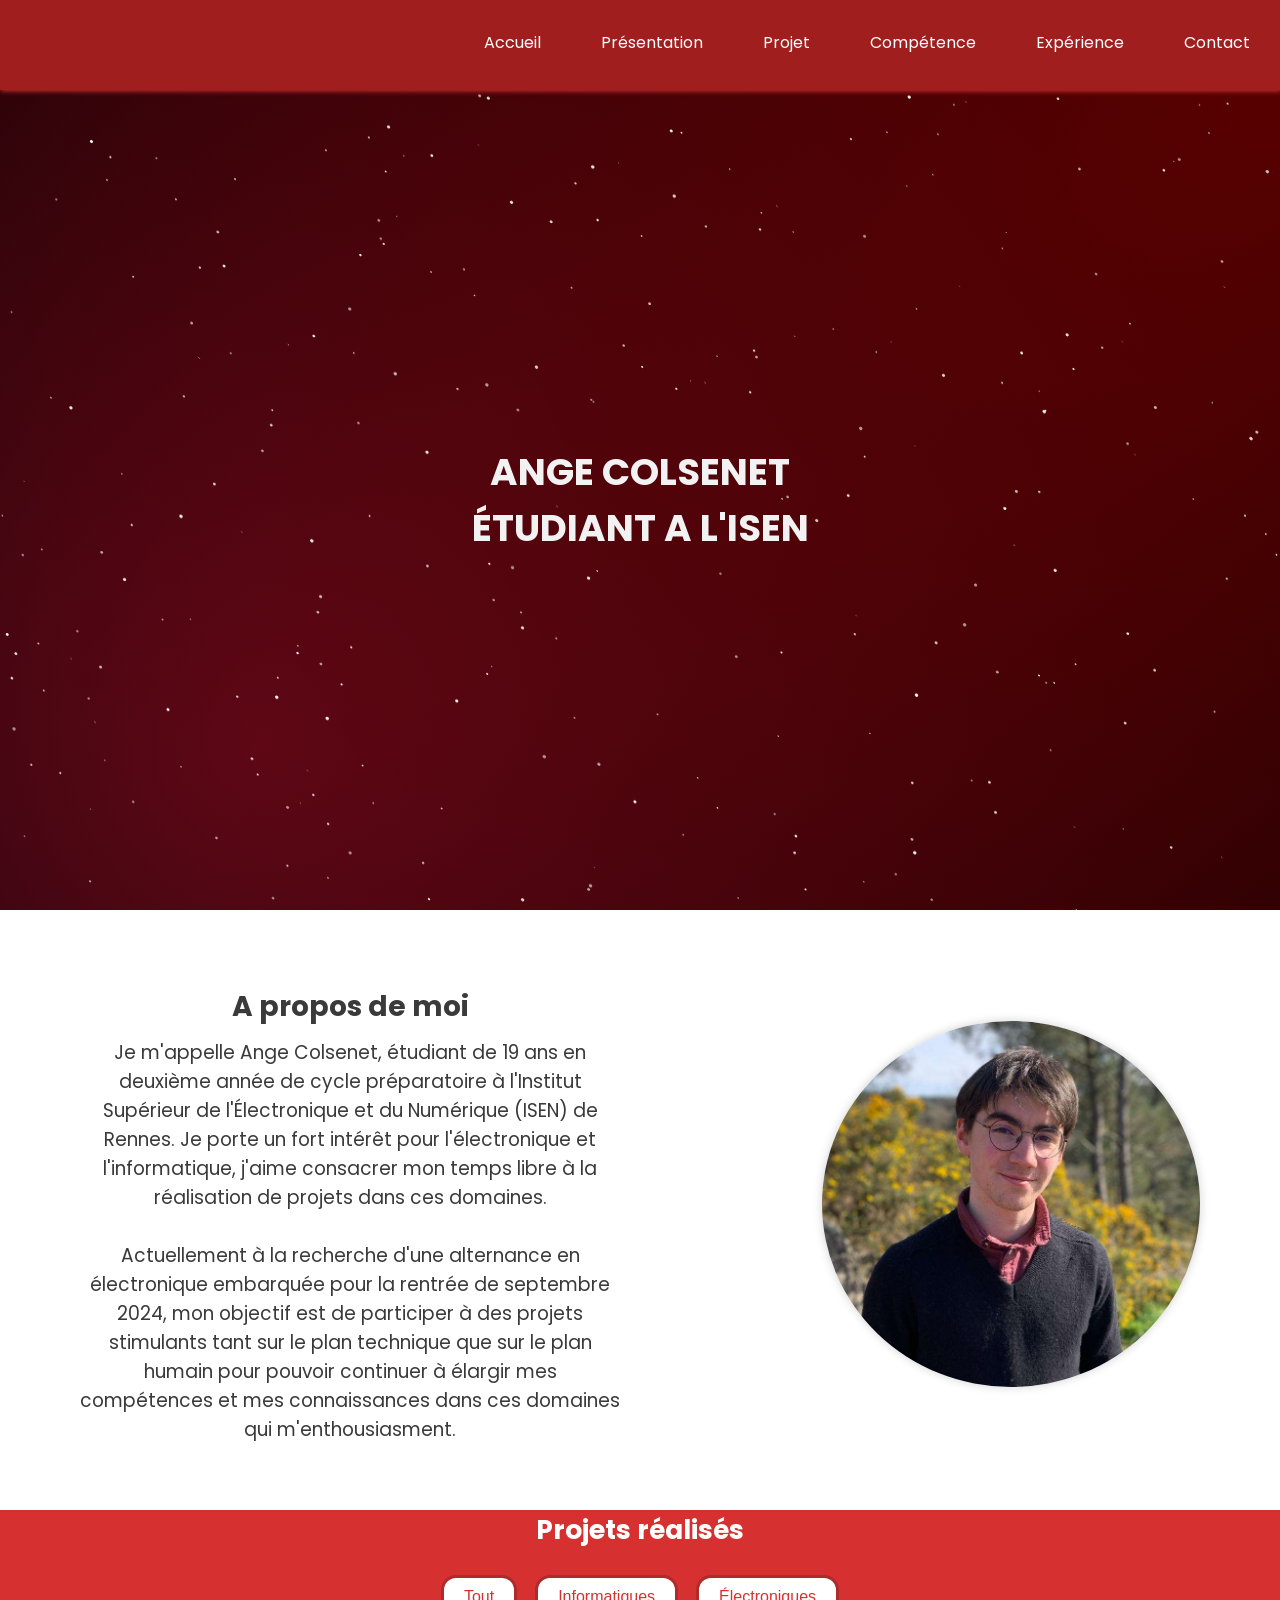
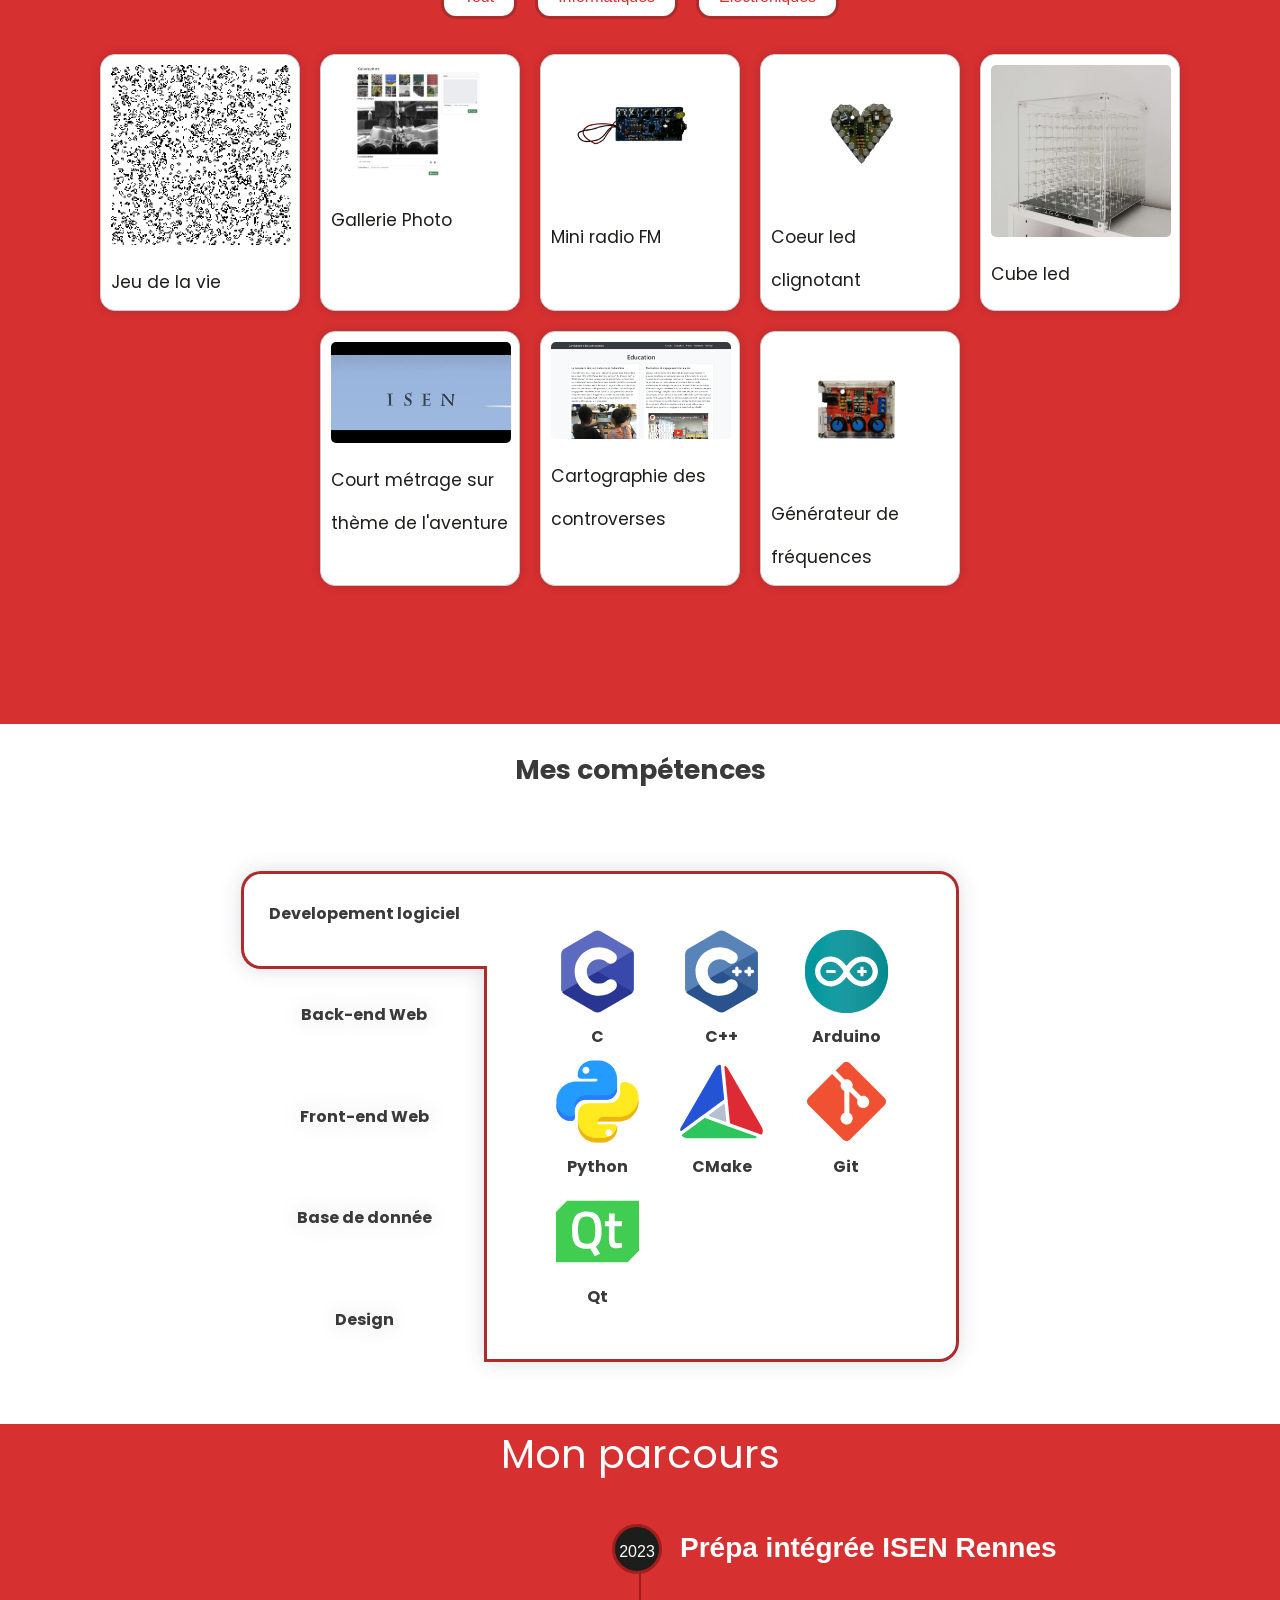
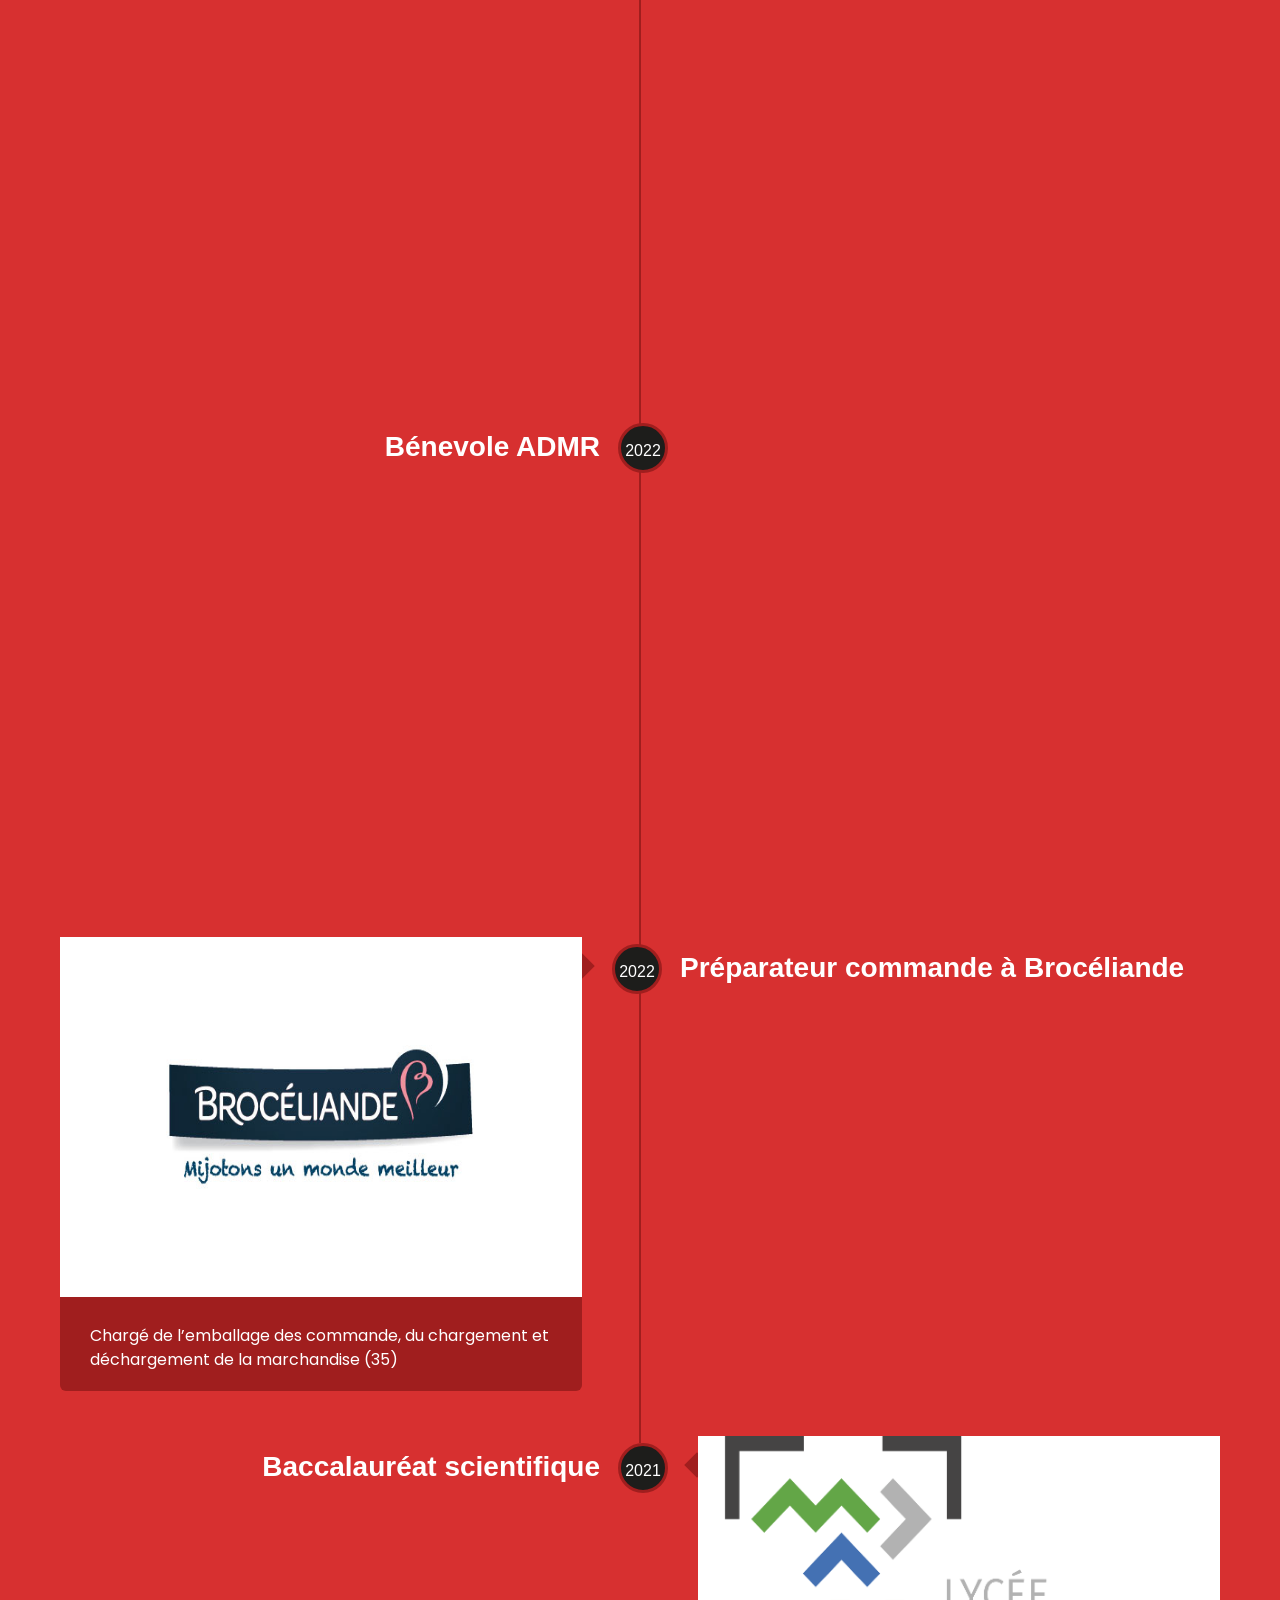
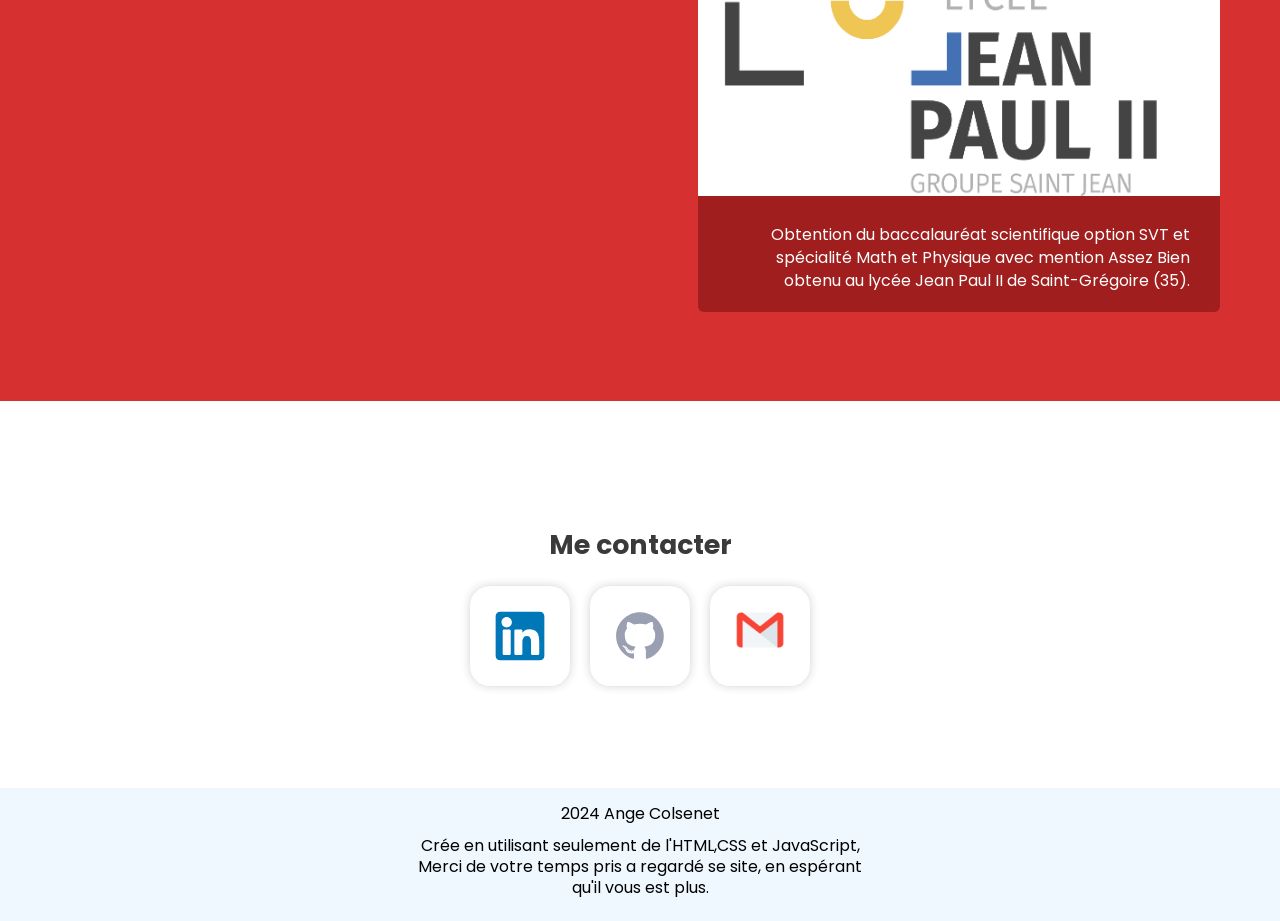
==== commit a56af27f: "Update index.html" ====
--- a/index.html
+++ b/index.html
@@ -85,7 +85,7 @@
             <button onclick="filterProjects('all')">Tout</button>
             <button onclick="filterProjects('informatique')">Informatiques</button>
             <button onclick="filterProjects('electronique')">Électroniques</button>
-            <button onclick="filterProjects('photo')">Photos</button>
+         <!--   <button onclick="filterProjects('photo')">Photos</button> -->
         </div>
 
         <div class="project-container" id="project-container"></div>
@@ -324,4 +324,4 @@
         </div>
     </div>
 </footer>
-</html>+</html>
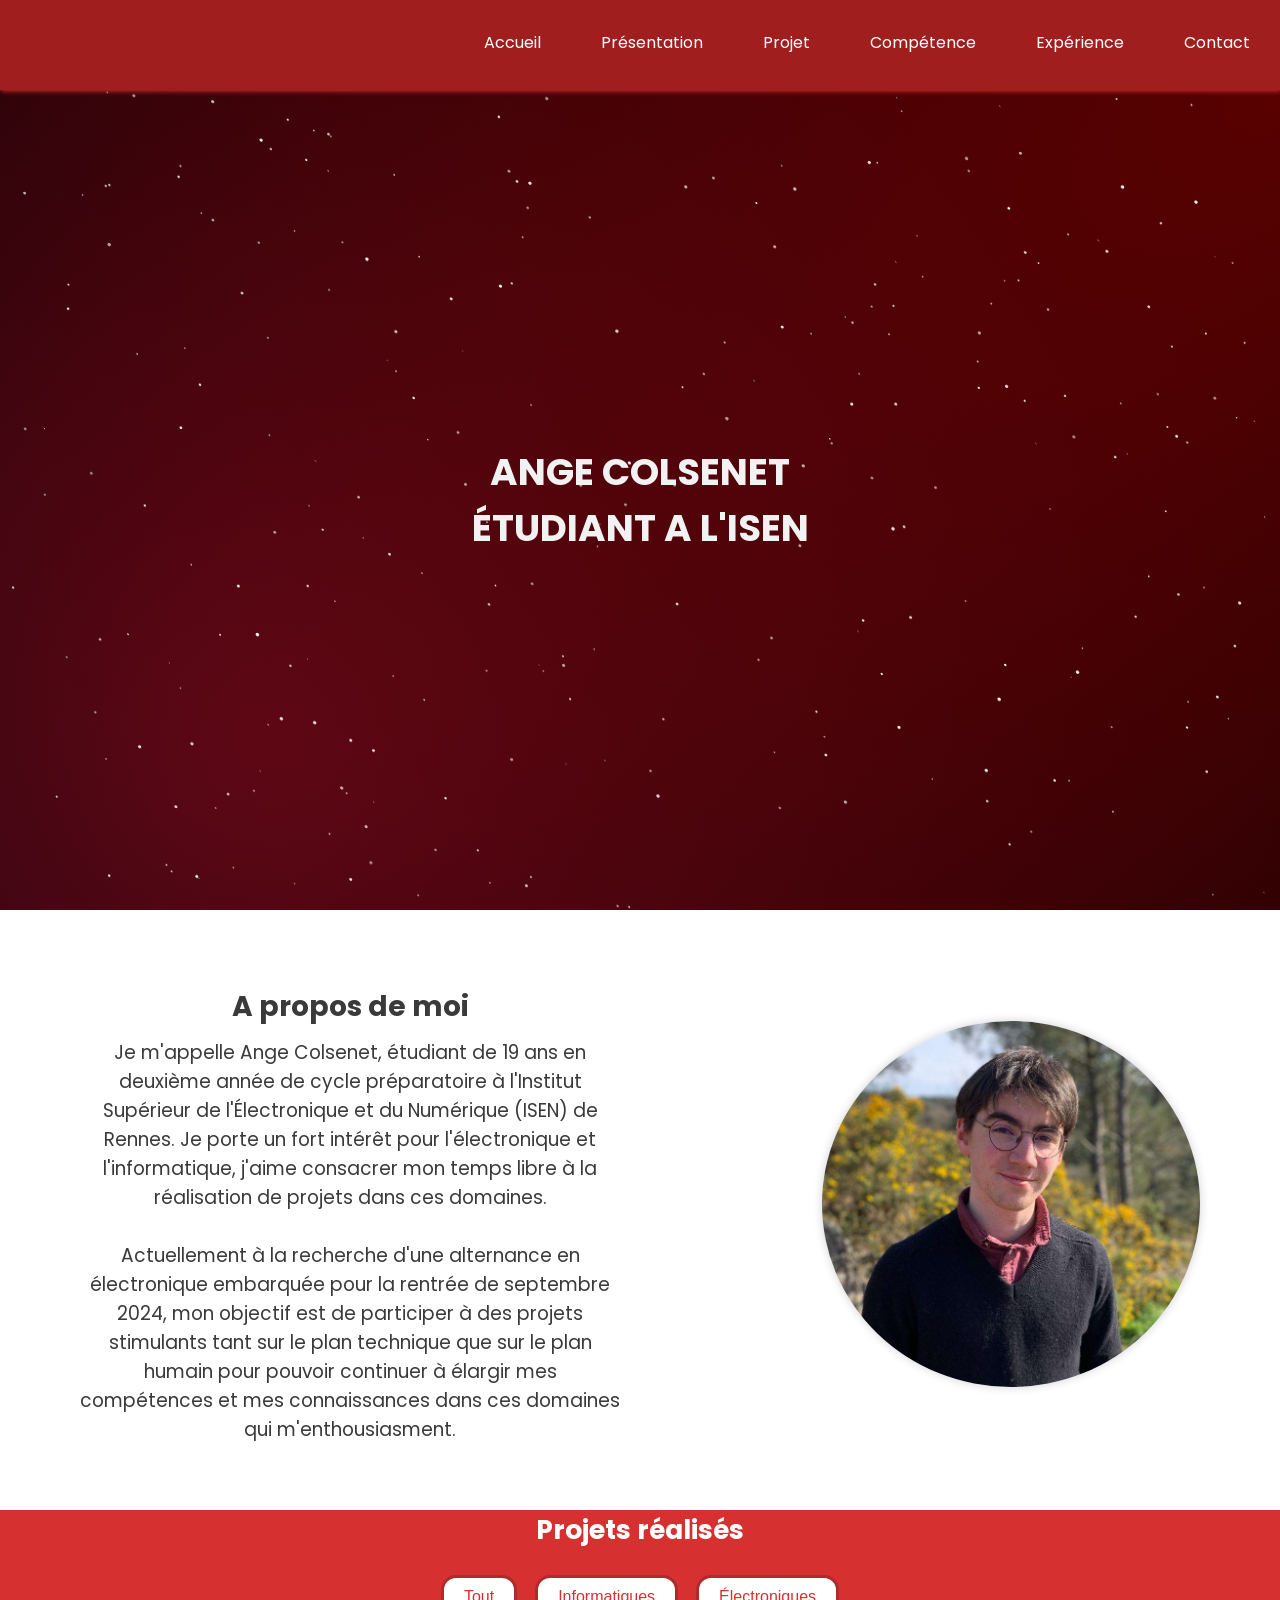
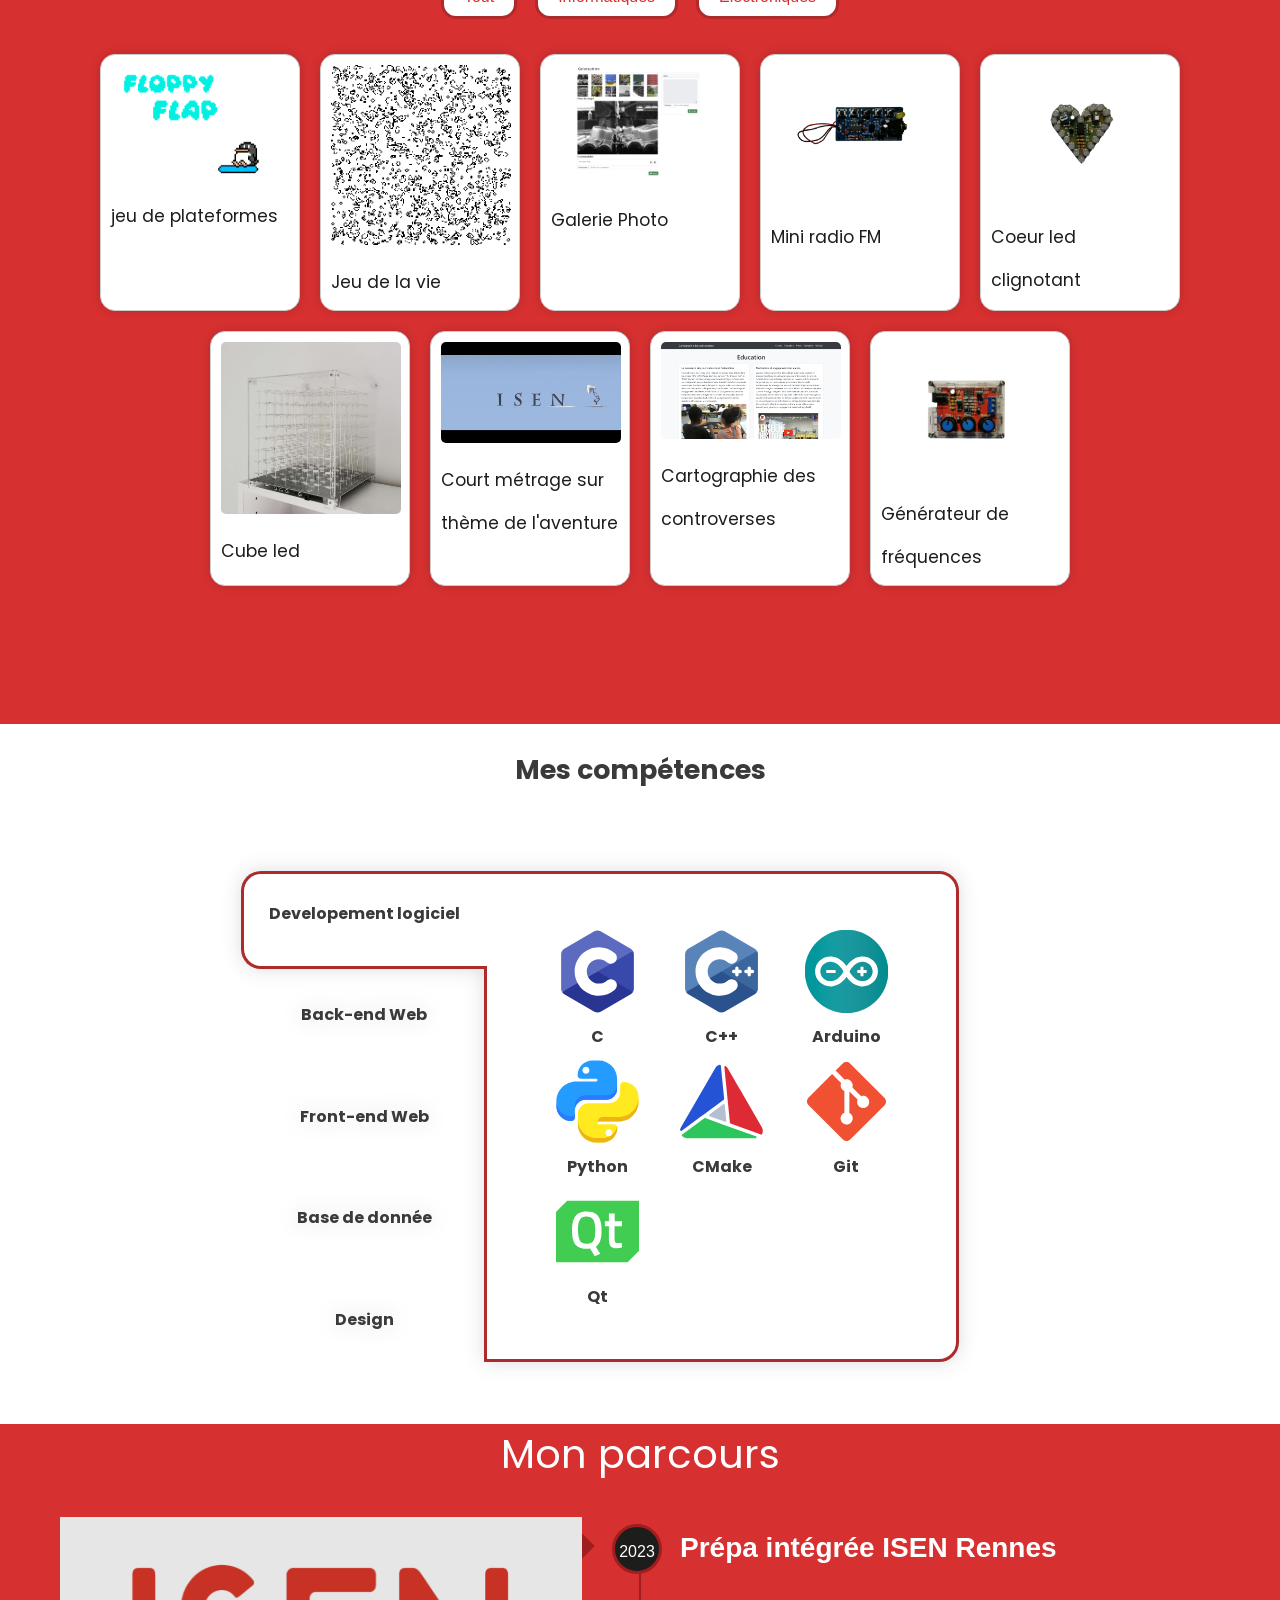
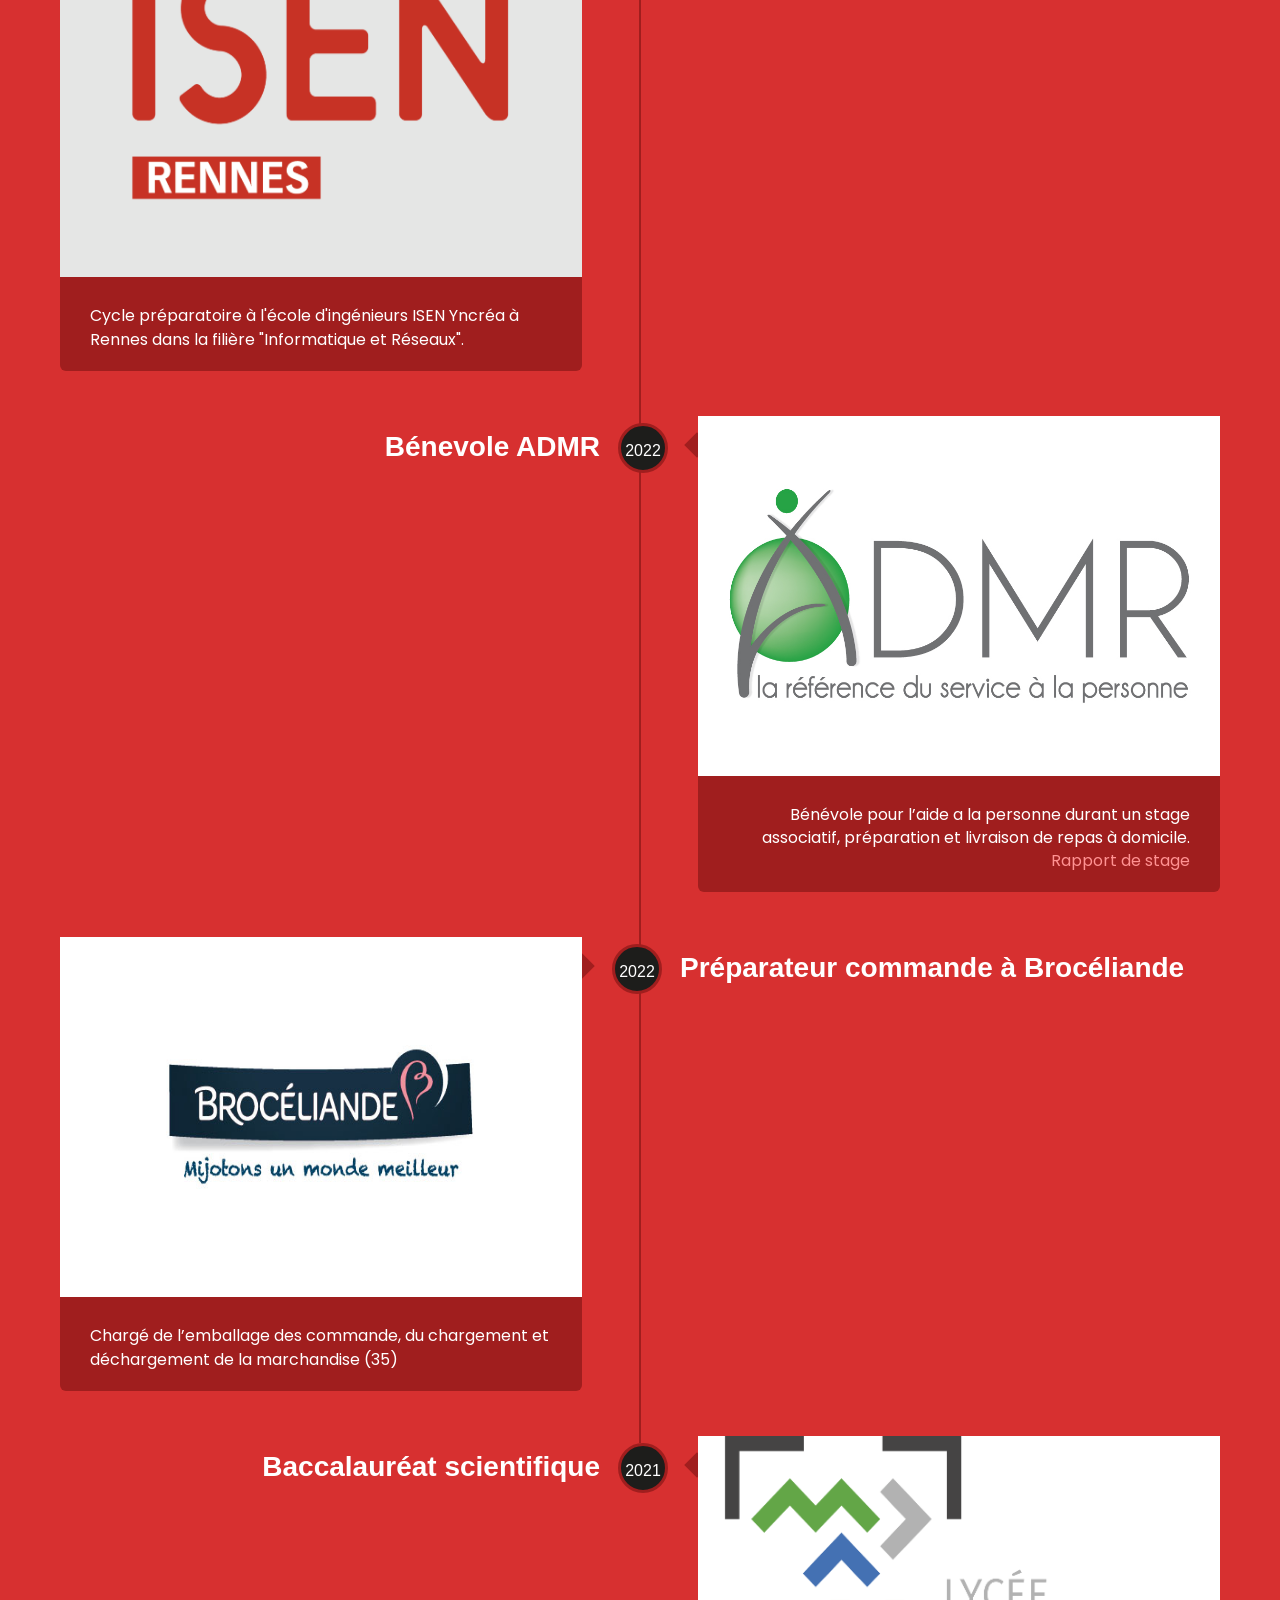
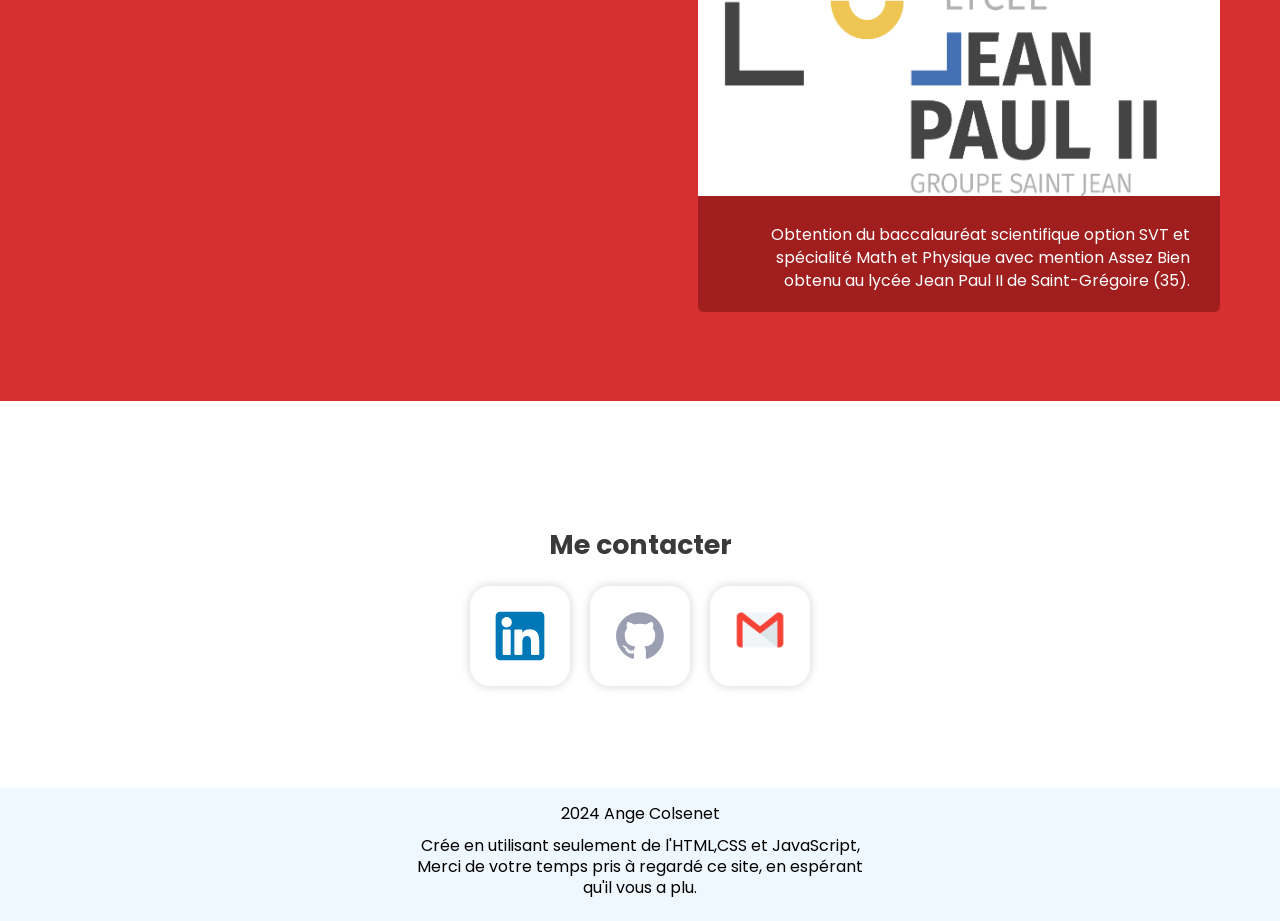
==== commit 93cb9790: "Update index.html" ====
--- a/index.html
+++ b/index.html
@@ -318,7 +318,7 @@
             </div>
             <div class="footer_content">
                 <p>
-                    Crée en utilisant seulement de l'HTML,CSS et JavaScript,  Merci de votre temps pris a regardé se site, en espérant qu'il vous est plus.
+                    Crée en utilisant seulement de l'HTML,CSS et JavaScript,  Merci de votre temps pris à regardé ce site, en espérant qu'il vous a plu.
                 </p>
             </div>
         </div>
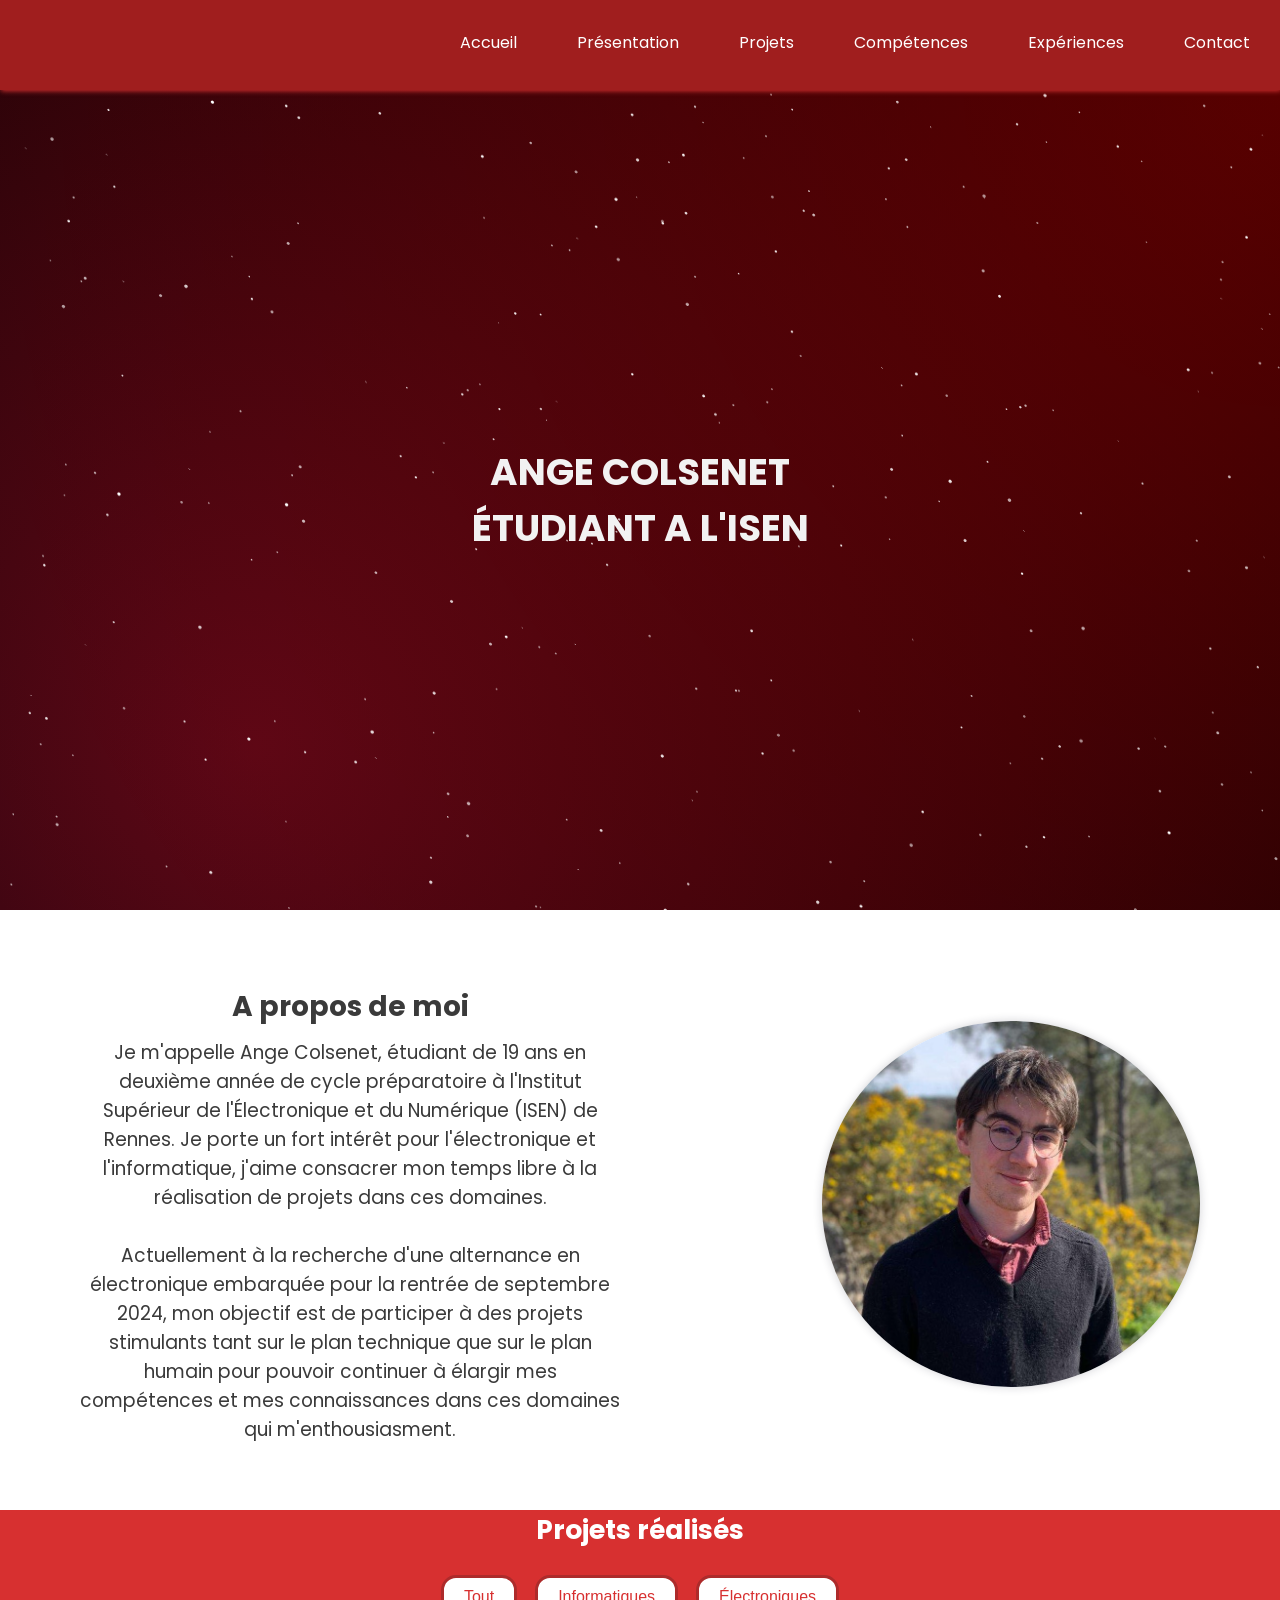
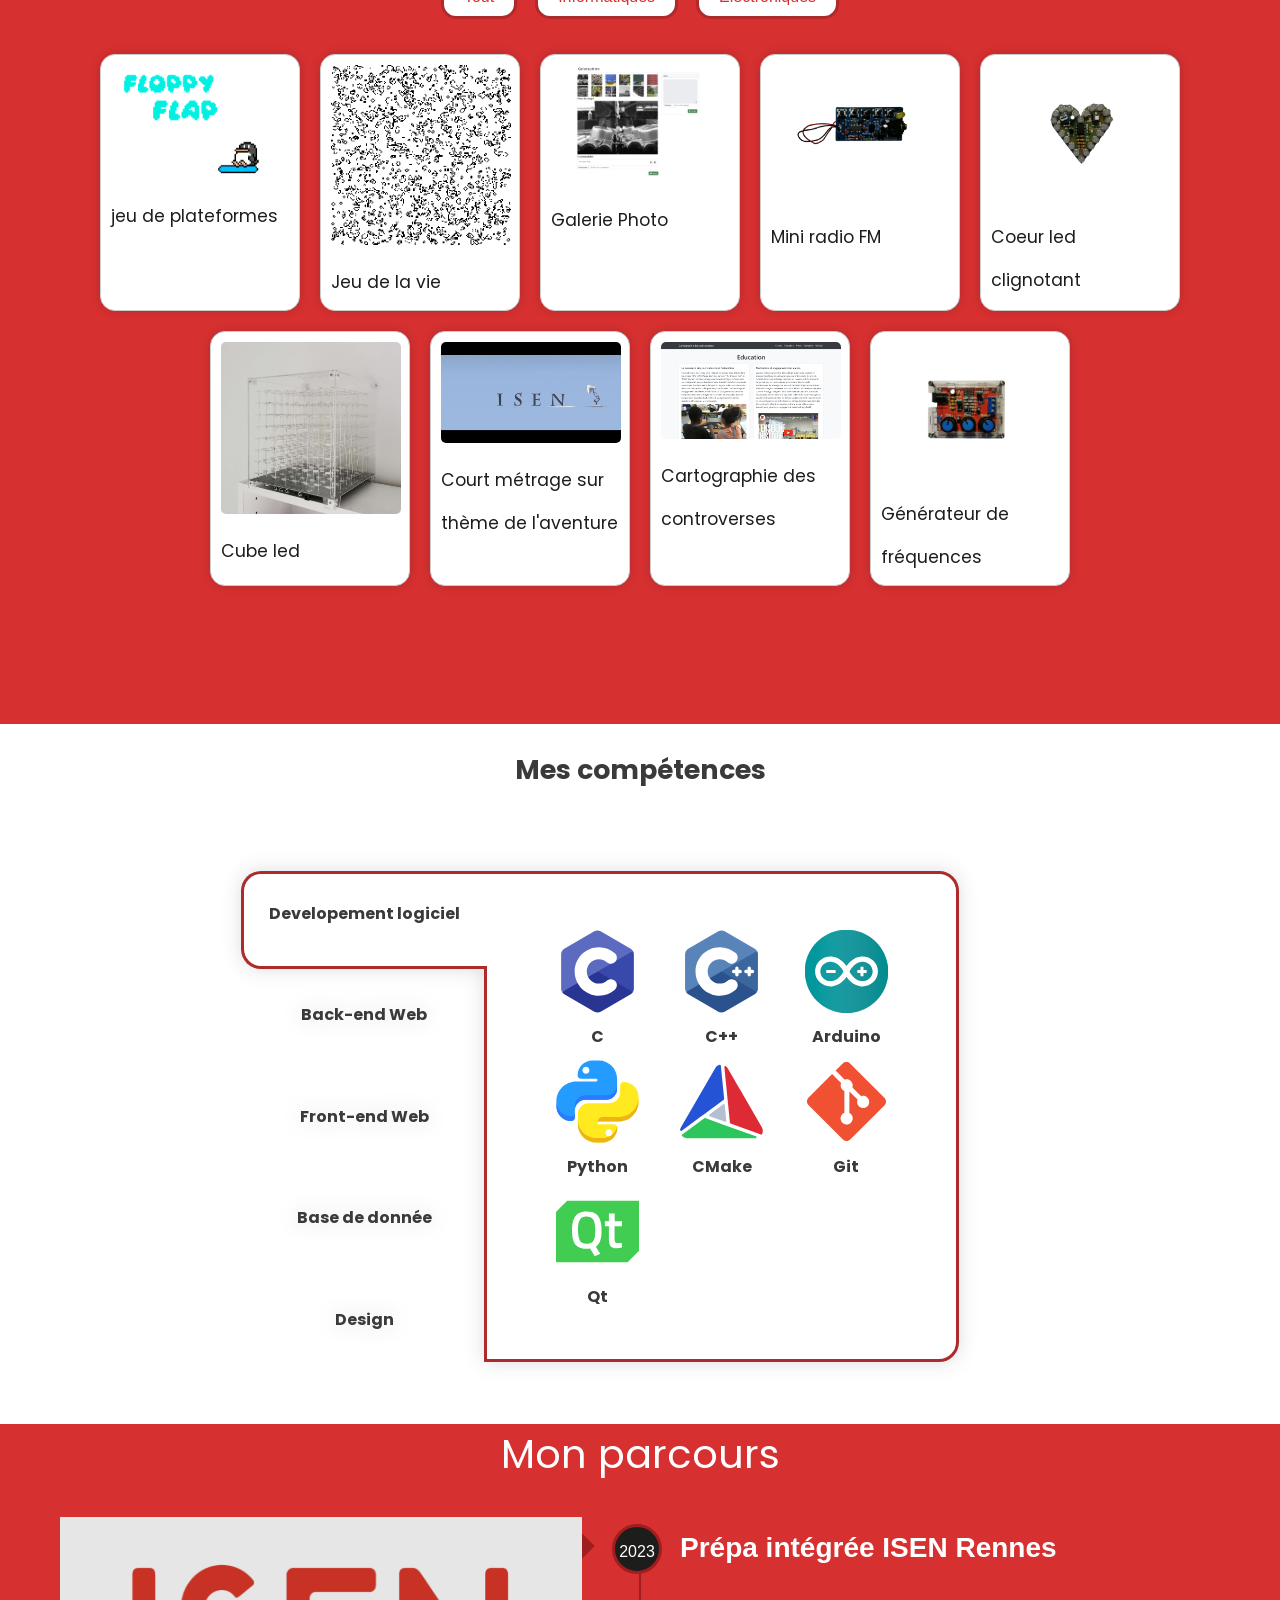
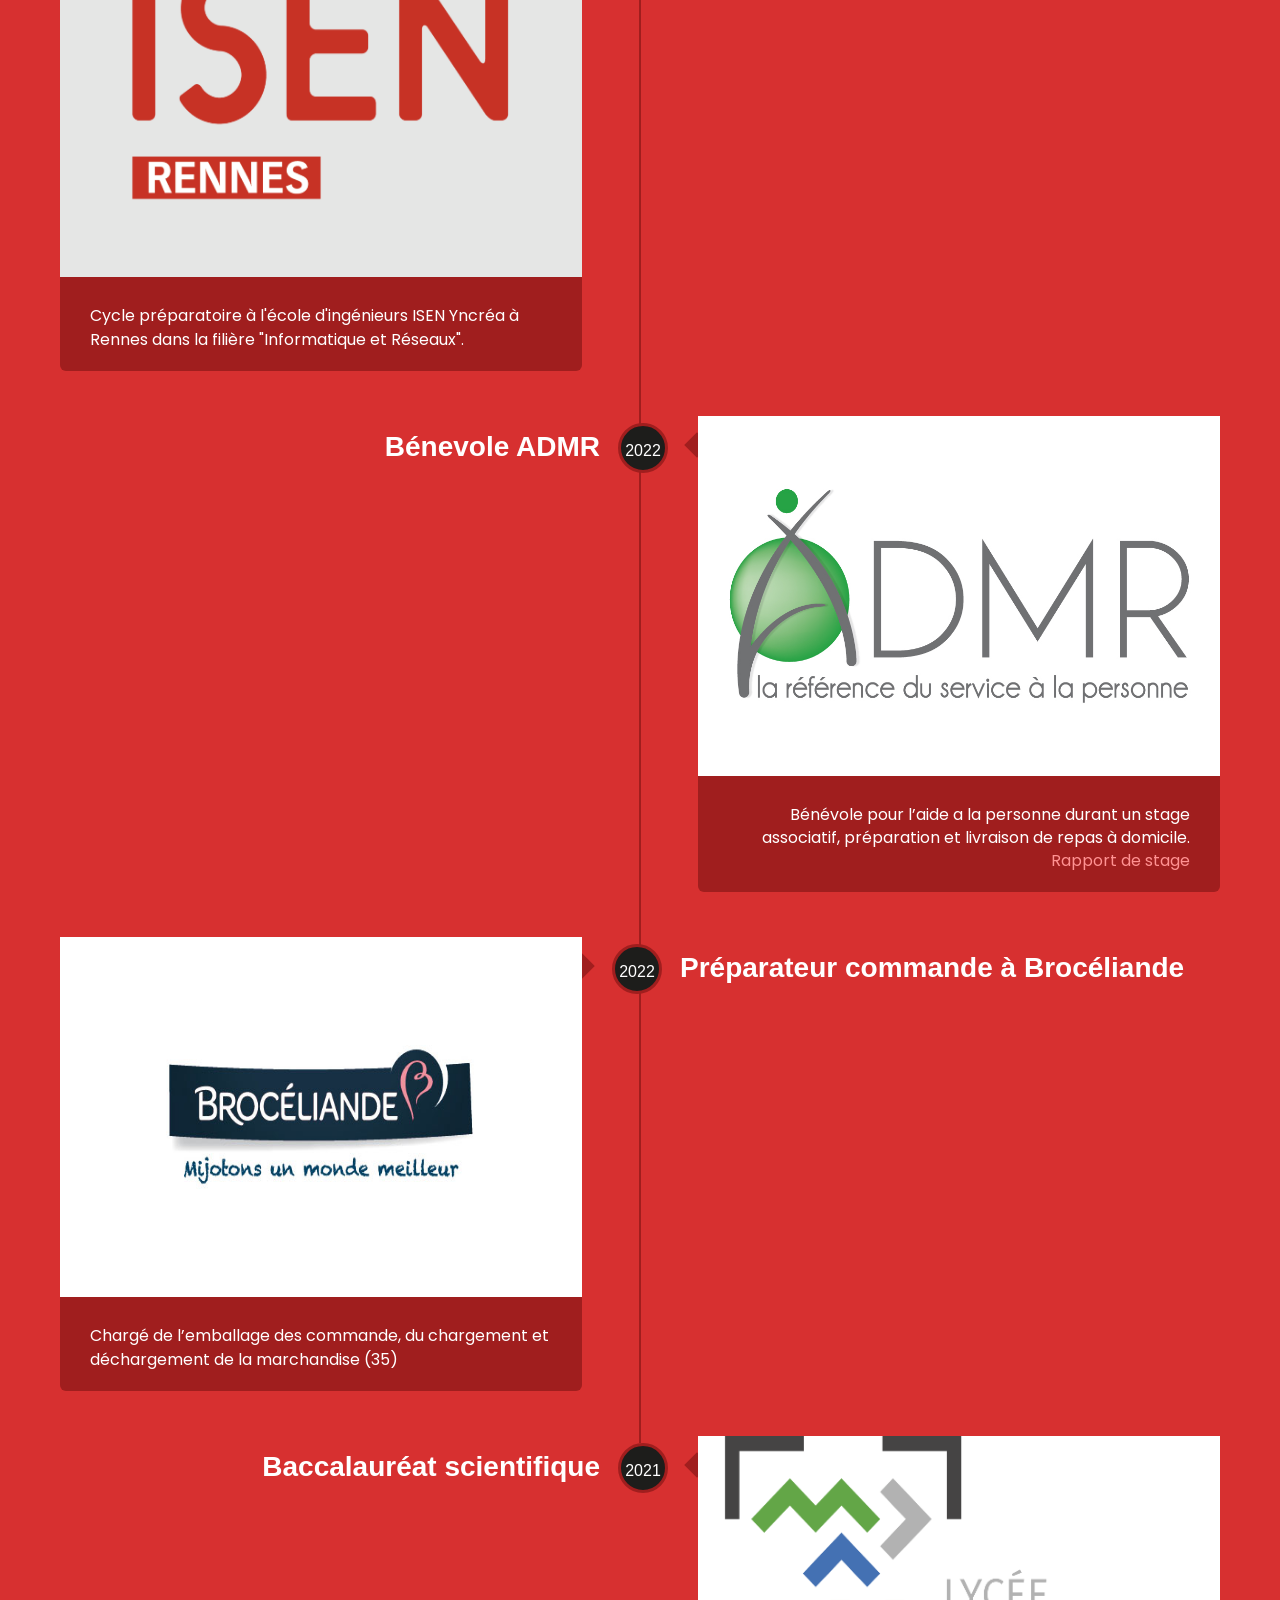
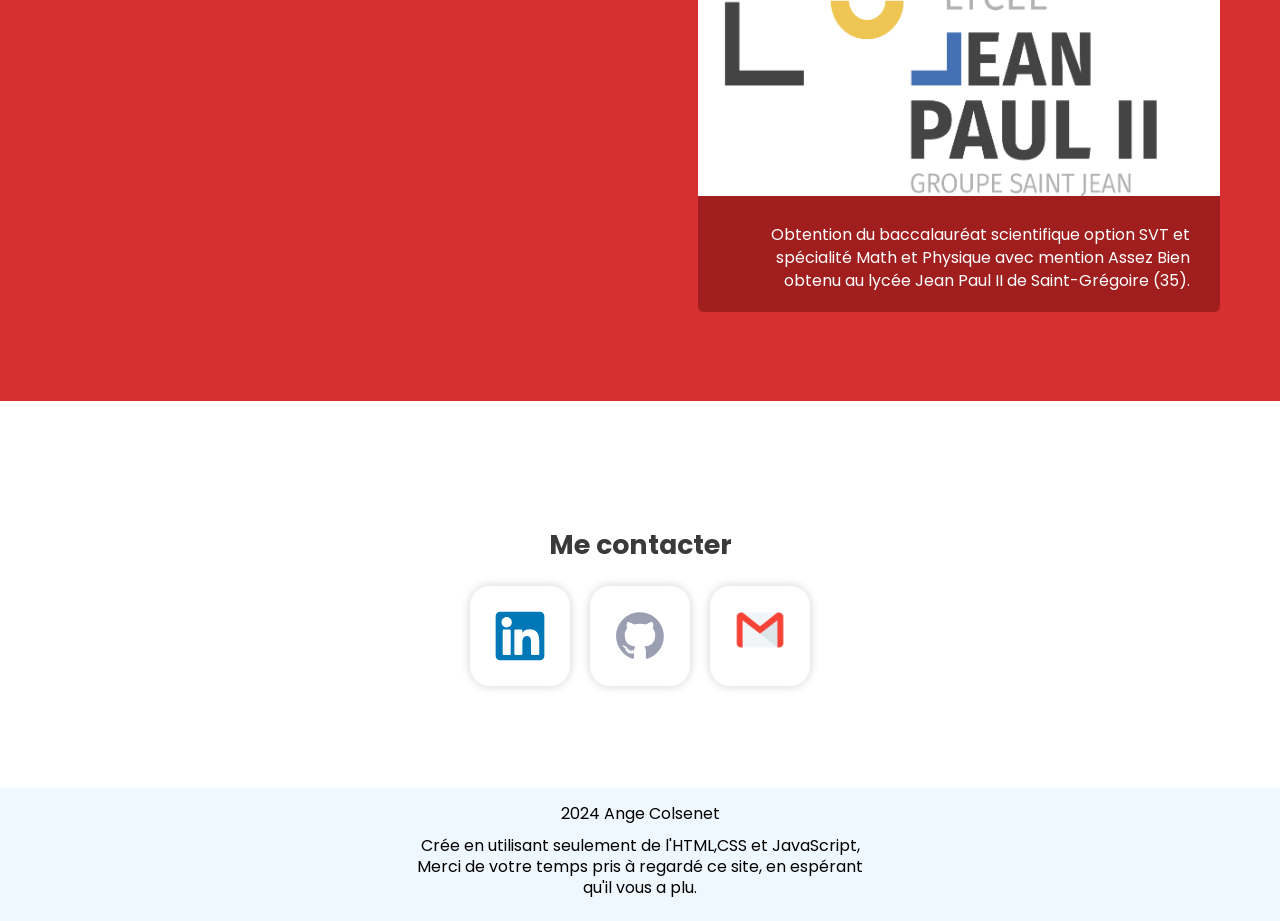
==== commit 38dae9d5: "Update index.html" ====
--- a/index.html
+++ b/index.html
@@ -41,9 +41,9 @@
         <ul class="menu">
             <li><a href="#Home">Accueil </a></li>
             <li><a href="#About">Présentation</a> </li>
-            <li><a href="#Projet">Projet</a></li>
-            <li><a href="#Competence">Compétence</a></li>
-            <li><a href="#Experience">Expérience</a></li>
+            <li><a href="#Projet">Projets</a></li>
+            <li><a href="#Competence">Compétences</a></li>
+            <li><a href="#Experience">Expériences</a></li>
 
             <!-- a mettre en bouton -->
             <li><a href="#Contacte">Contact</a></li>
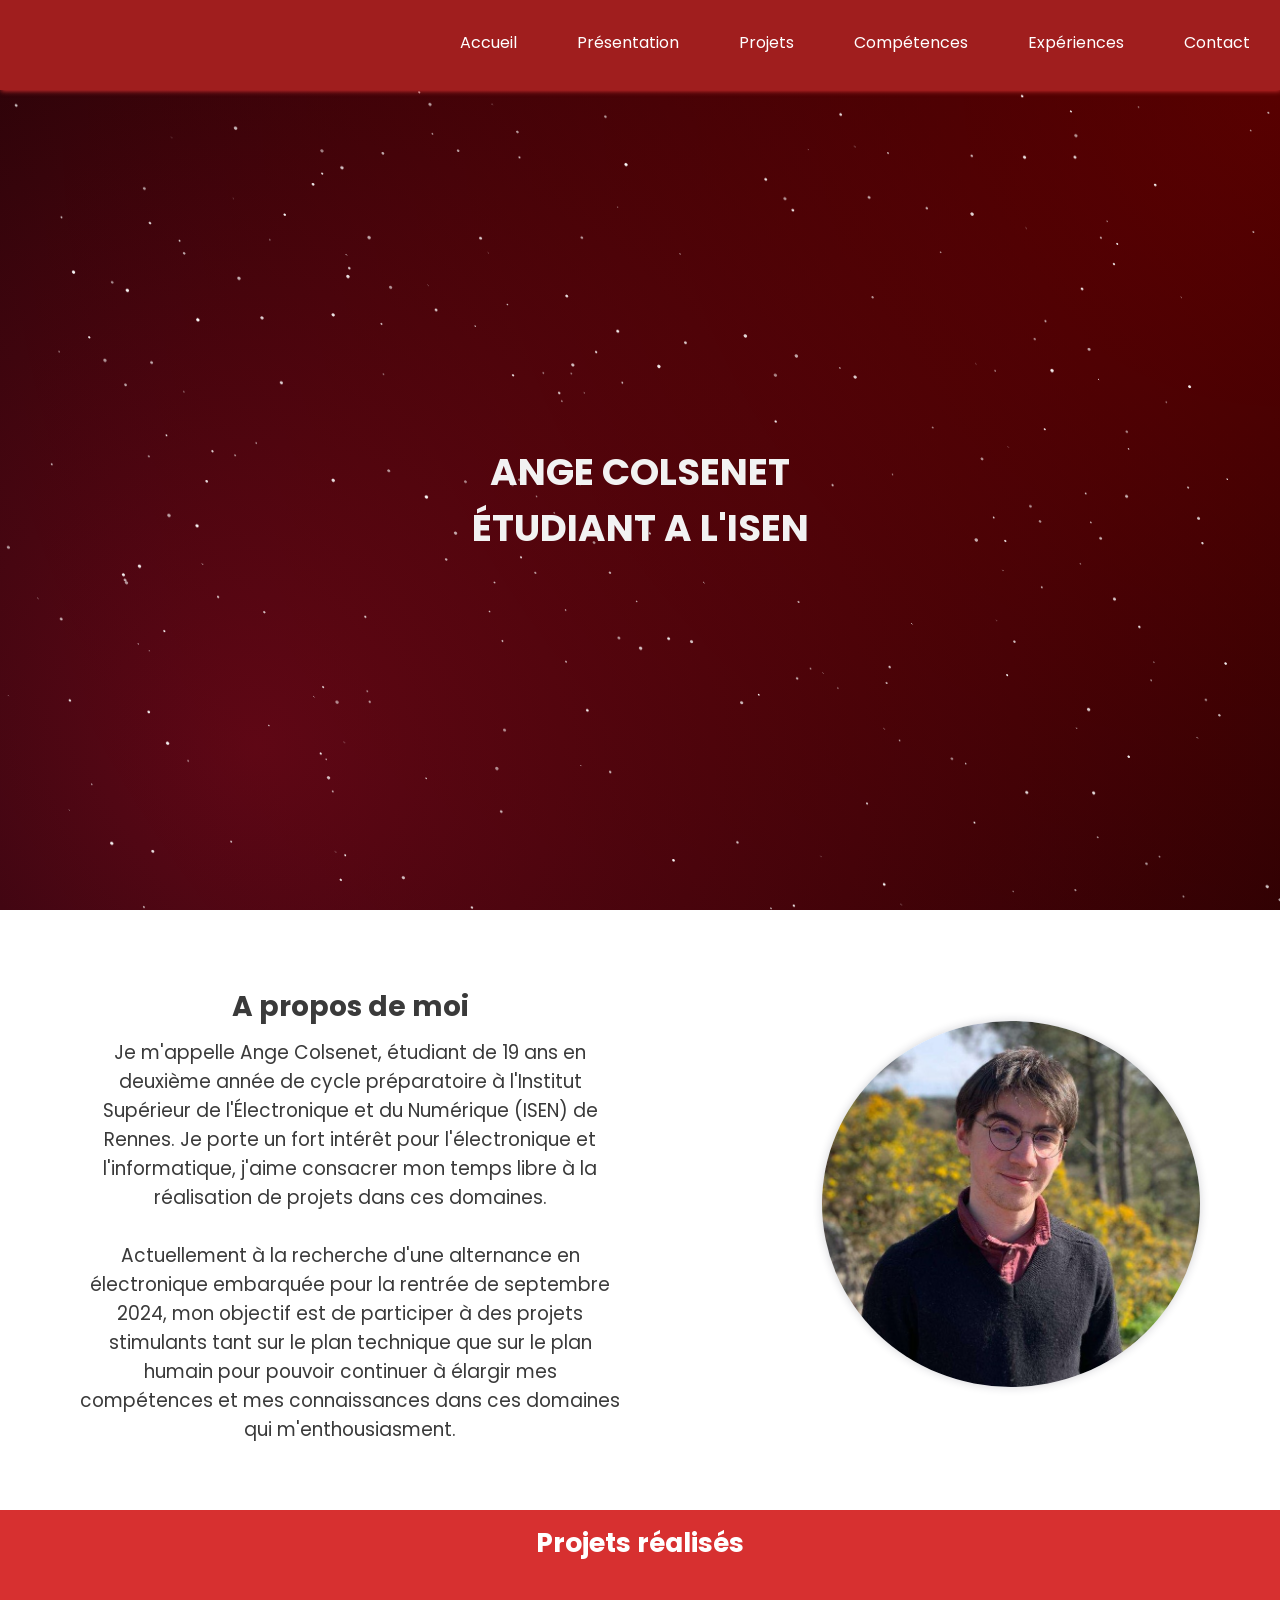
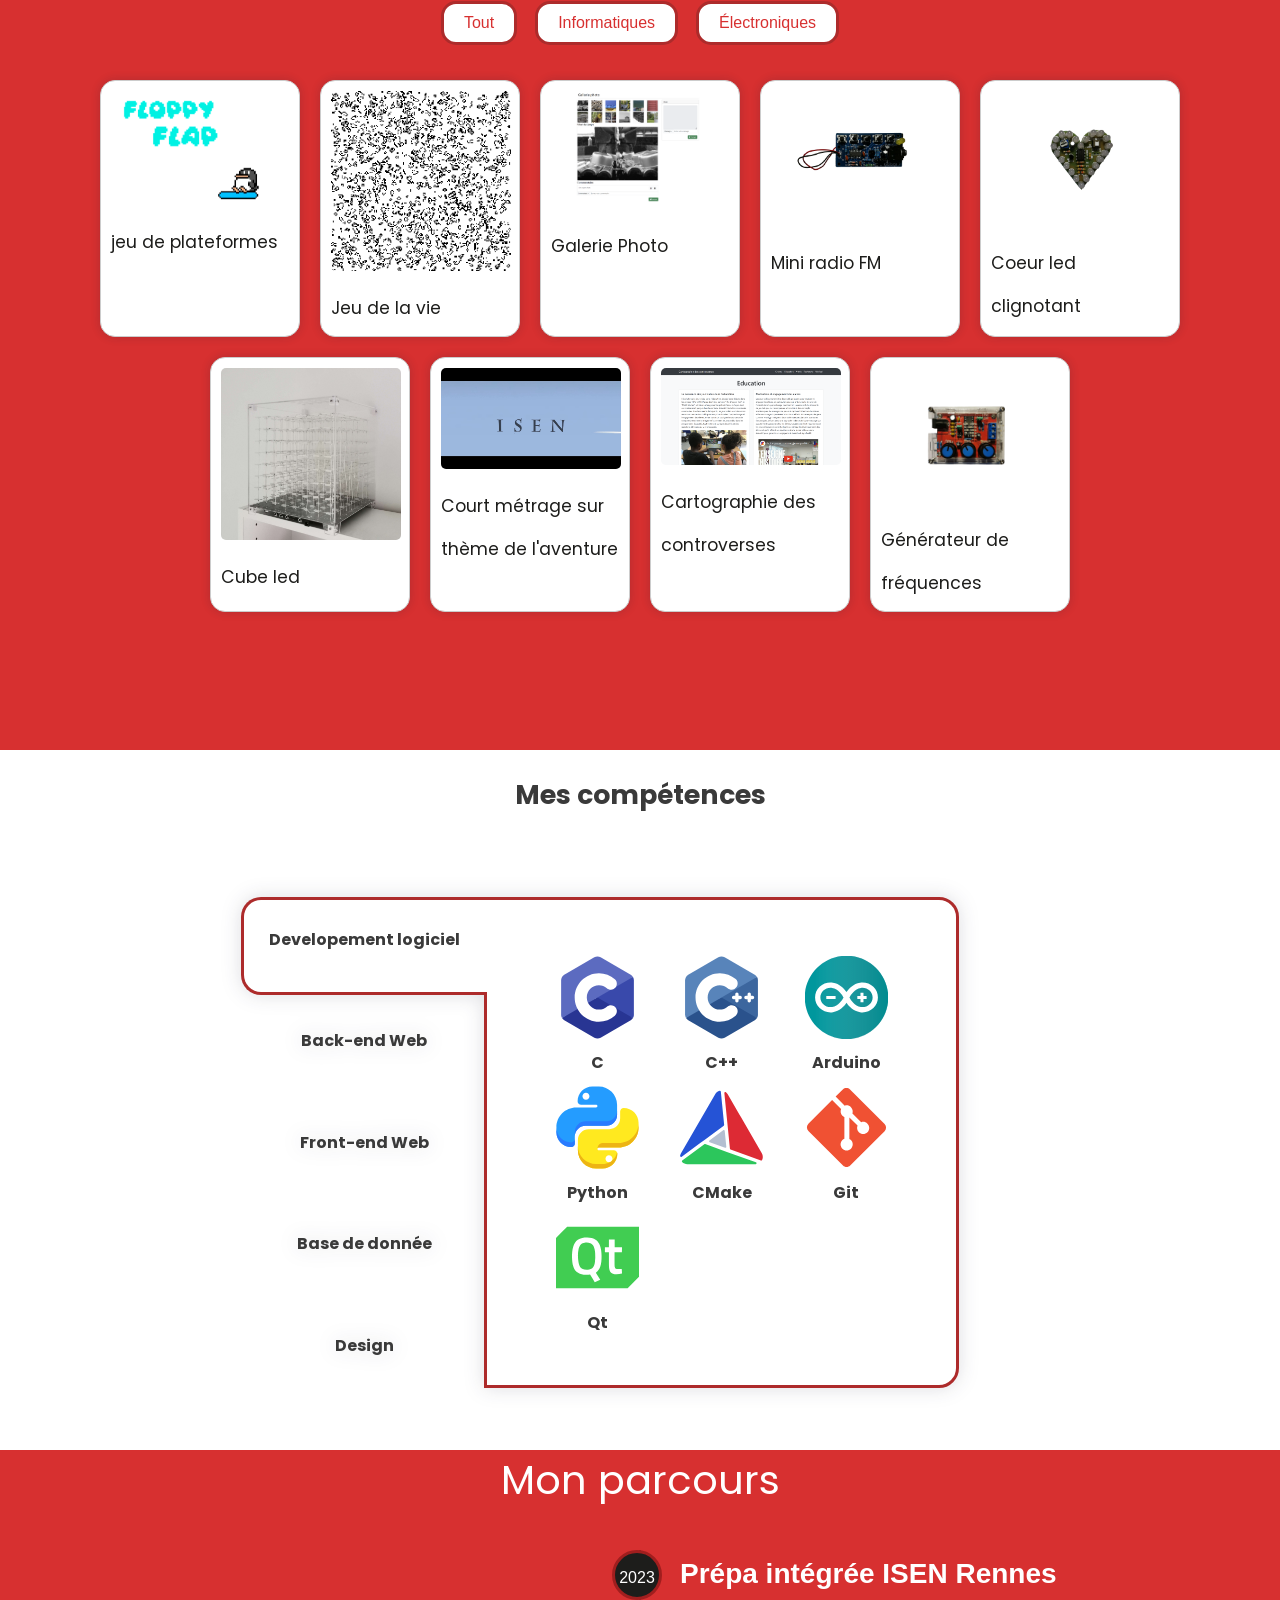
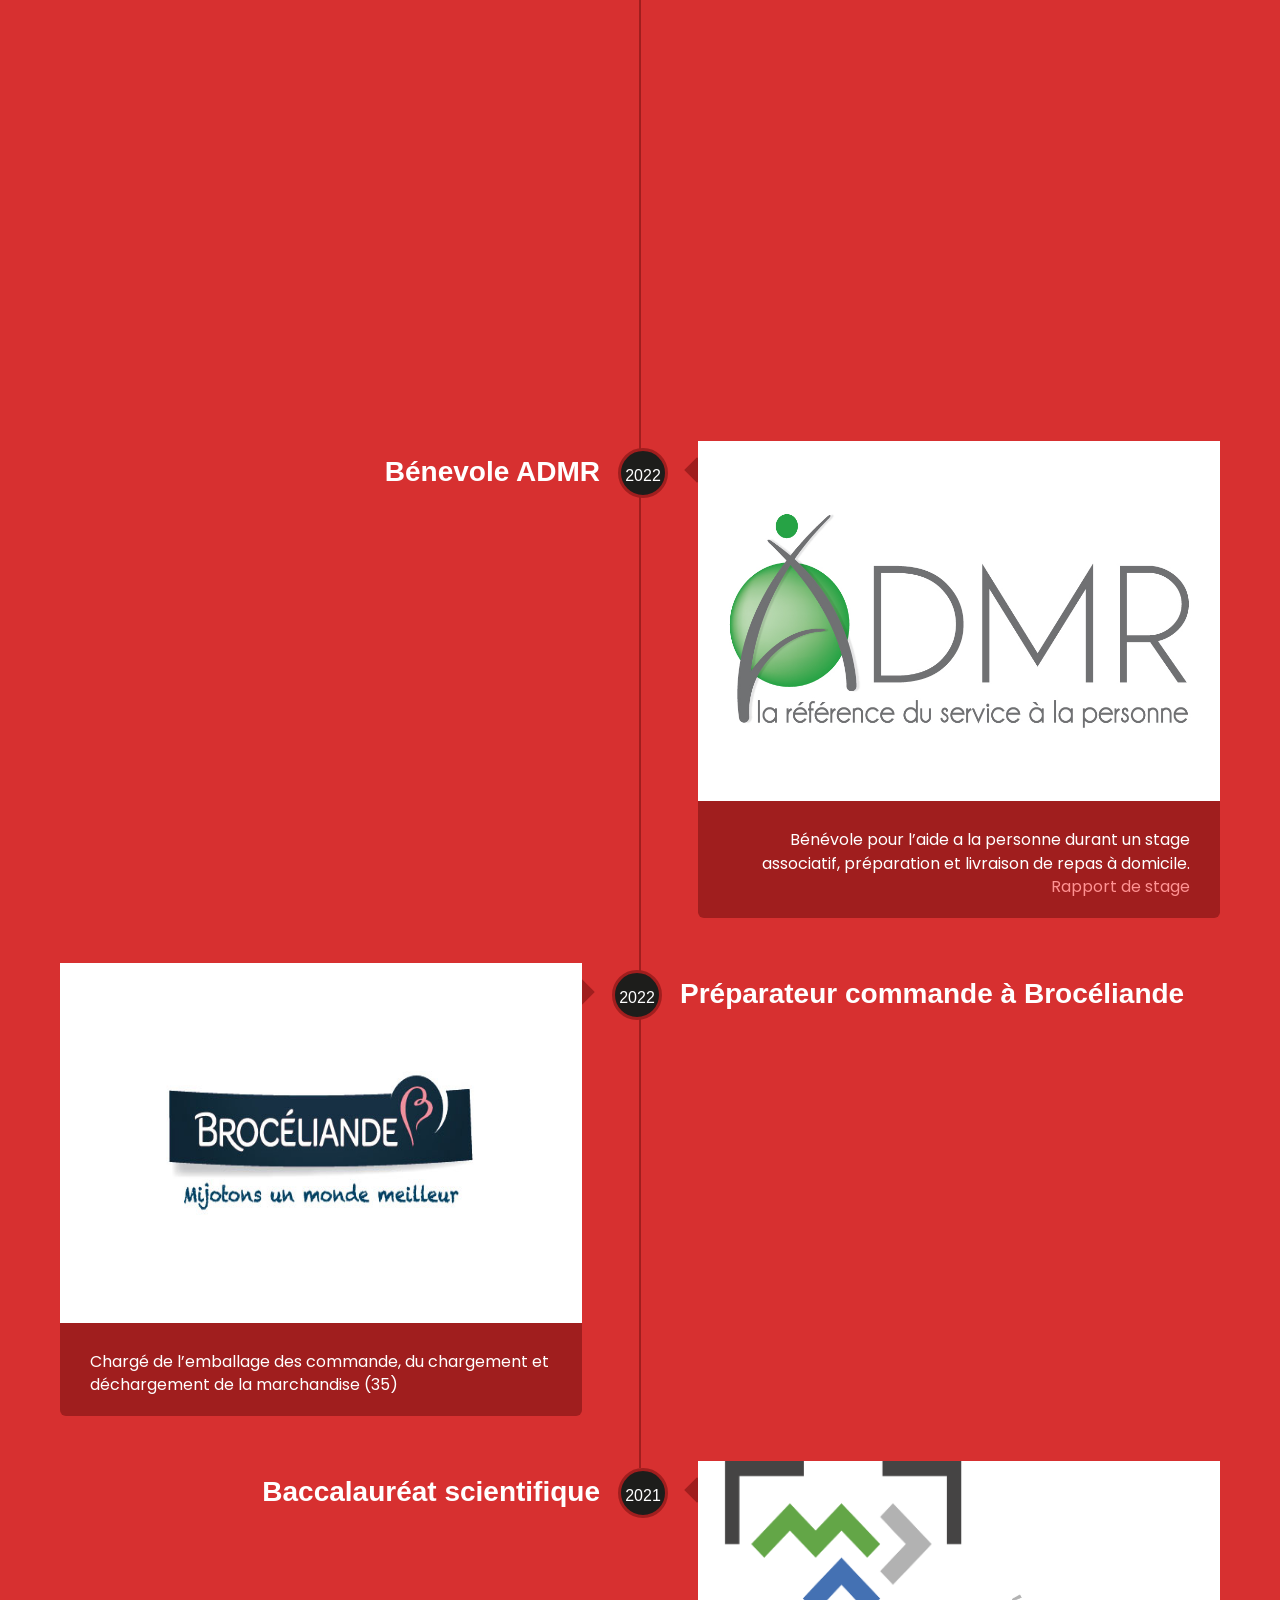
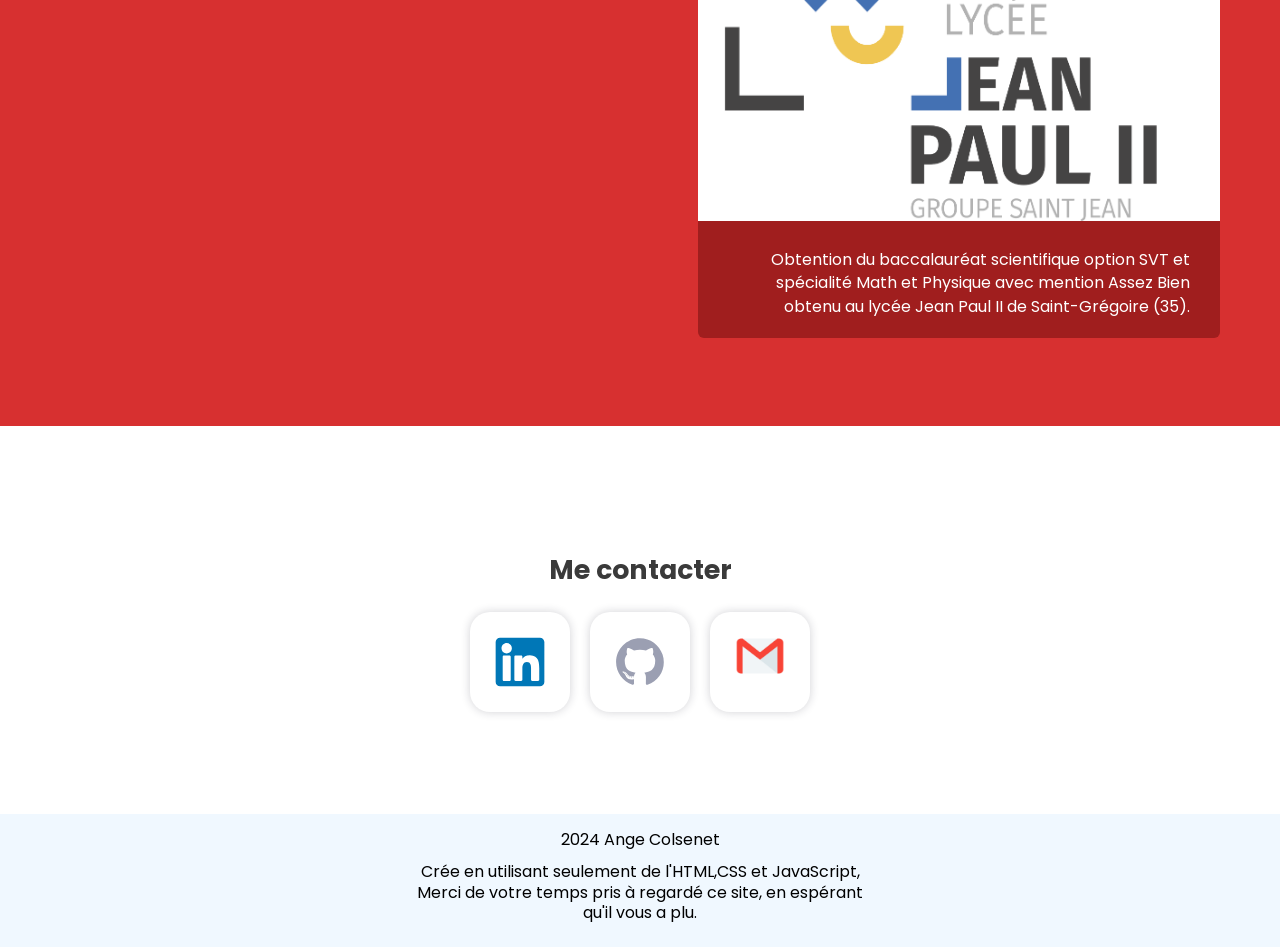
==== commit 25ae5830: "Update index.html" ====
--- a/index.html
+++ b/index.html
@@ -73,7 +73,7 @@
 
     </div>
     <div class="image-container">
-       <a href="pdf/Colsenet_Ange_CV_2024.pdf" target="_blank"> <img src="ACphoto.jpg" id ="image-profile" alt="Image de présentation"> </a>
+       <a href="pdf/CV_Colsenet_Ange_2024.pdf" target="_blank"> <img src="ACphoto.jpg" id ="image-profile" alt="Image de présentation"> </a>
     </div>
 </div>
 
--- a/css/projet.css
+++ b/css/projet.css
@@ -48,6 +48,7 @@
 }
 
 #titre{
+    padding : 1%;
     text-align: center;
     font-size: 20pt;
     font-weight: bold;
@@ -244,4 +245,4 @@
     #project-details-left {
         padding-top:30%;
     }
-}+}
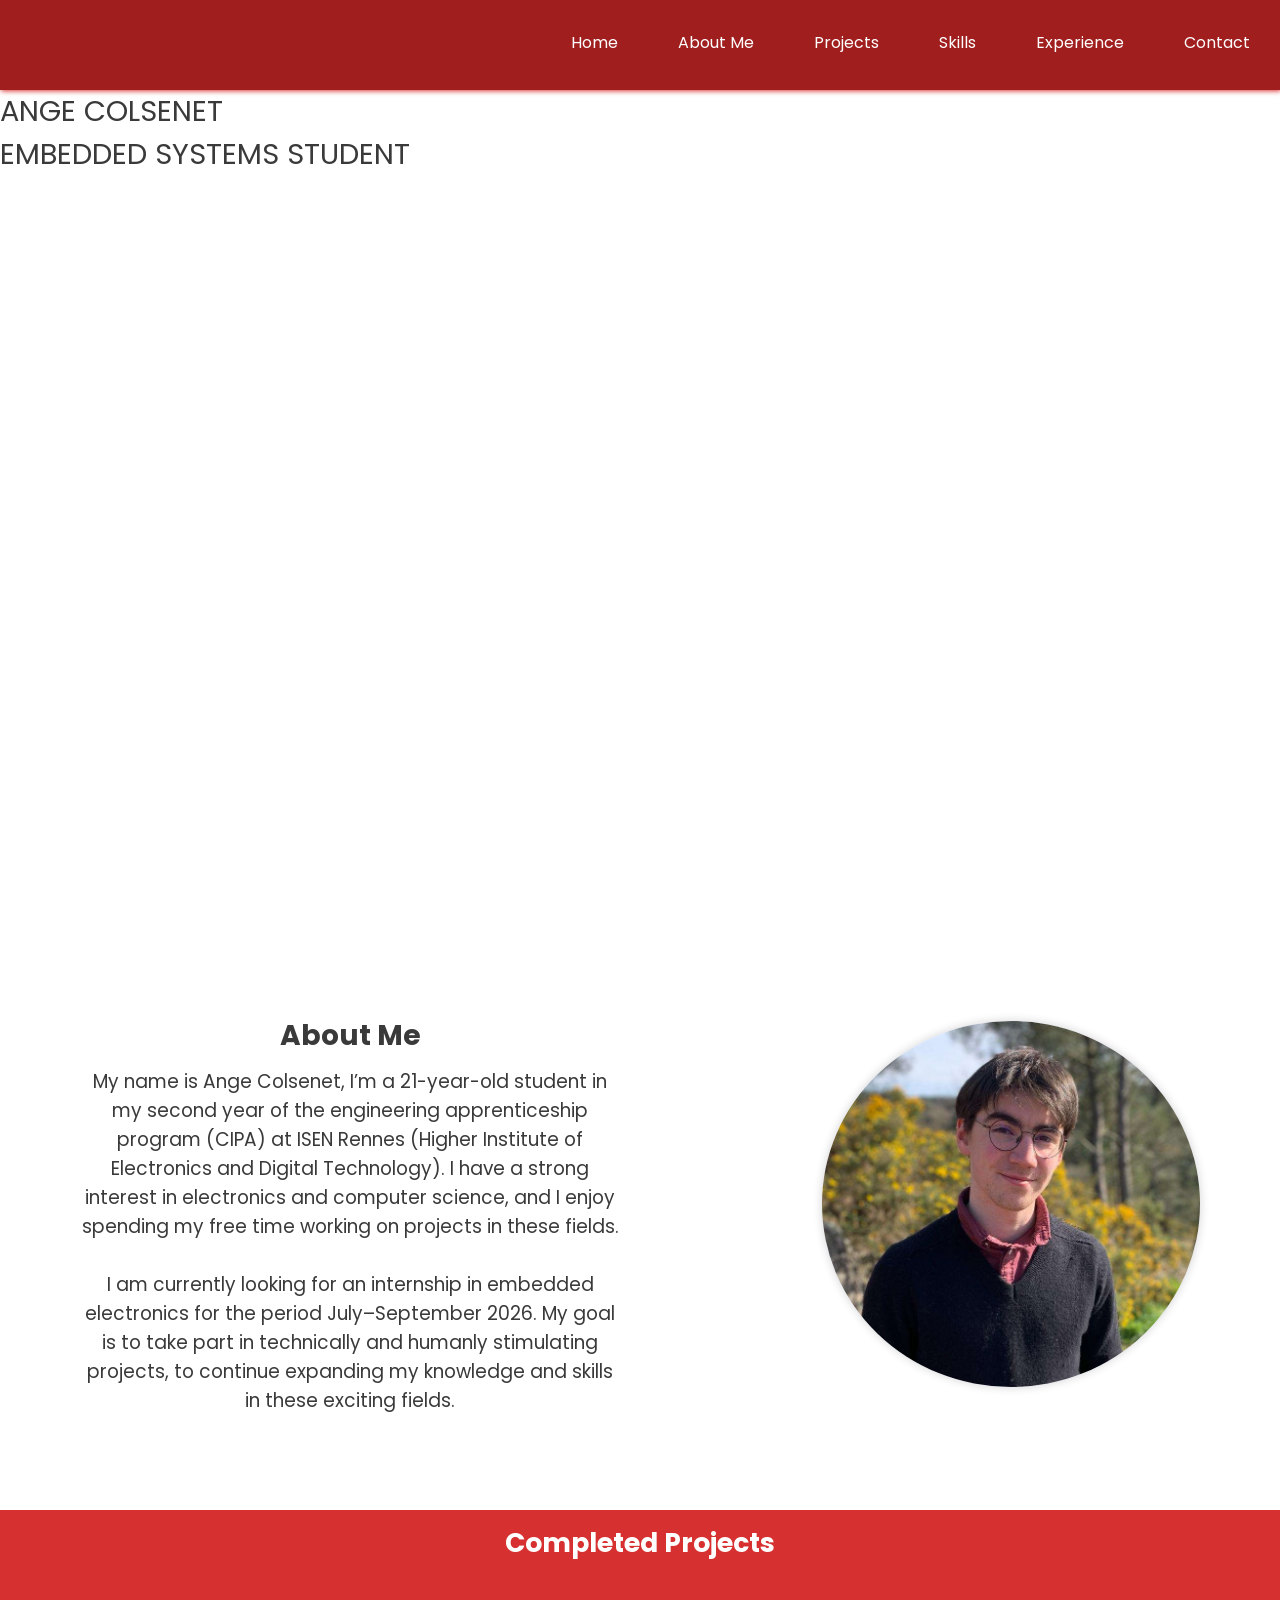
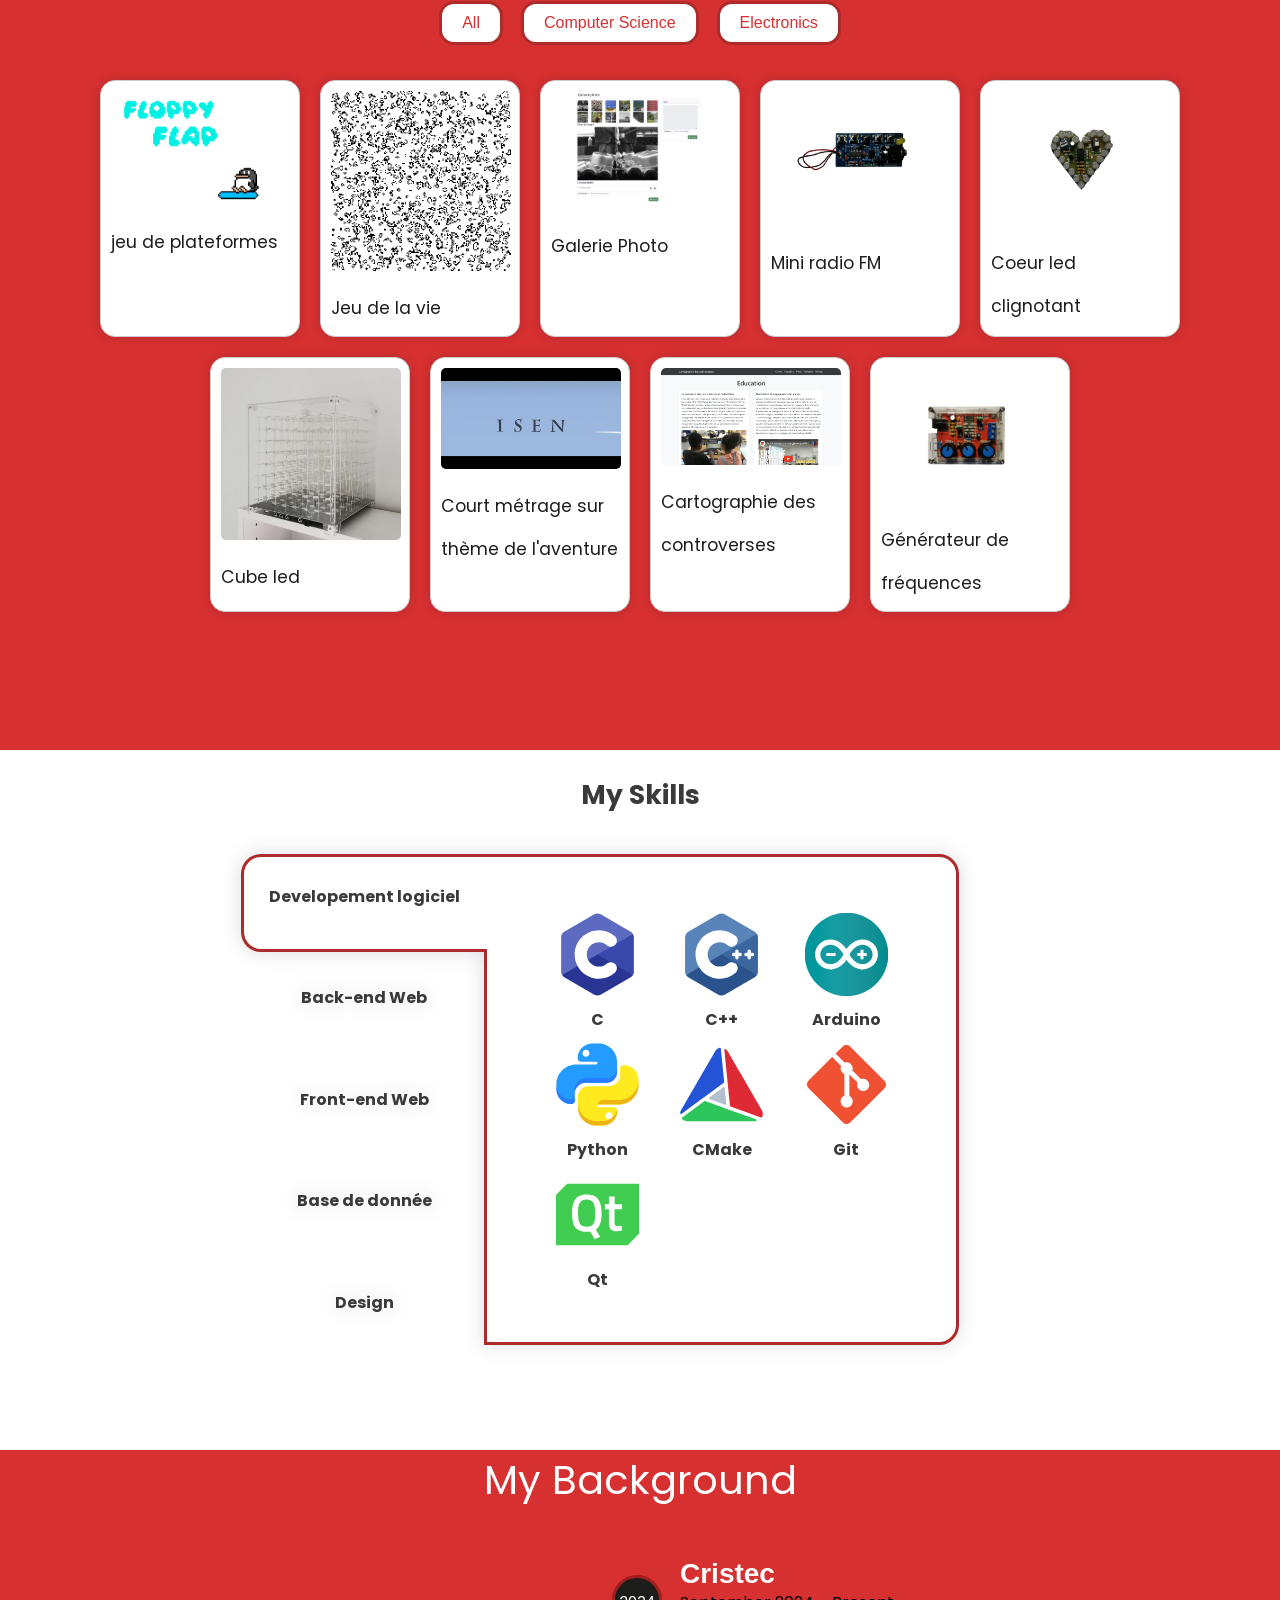
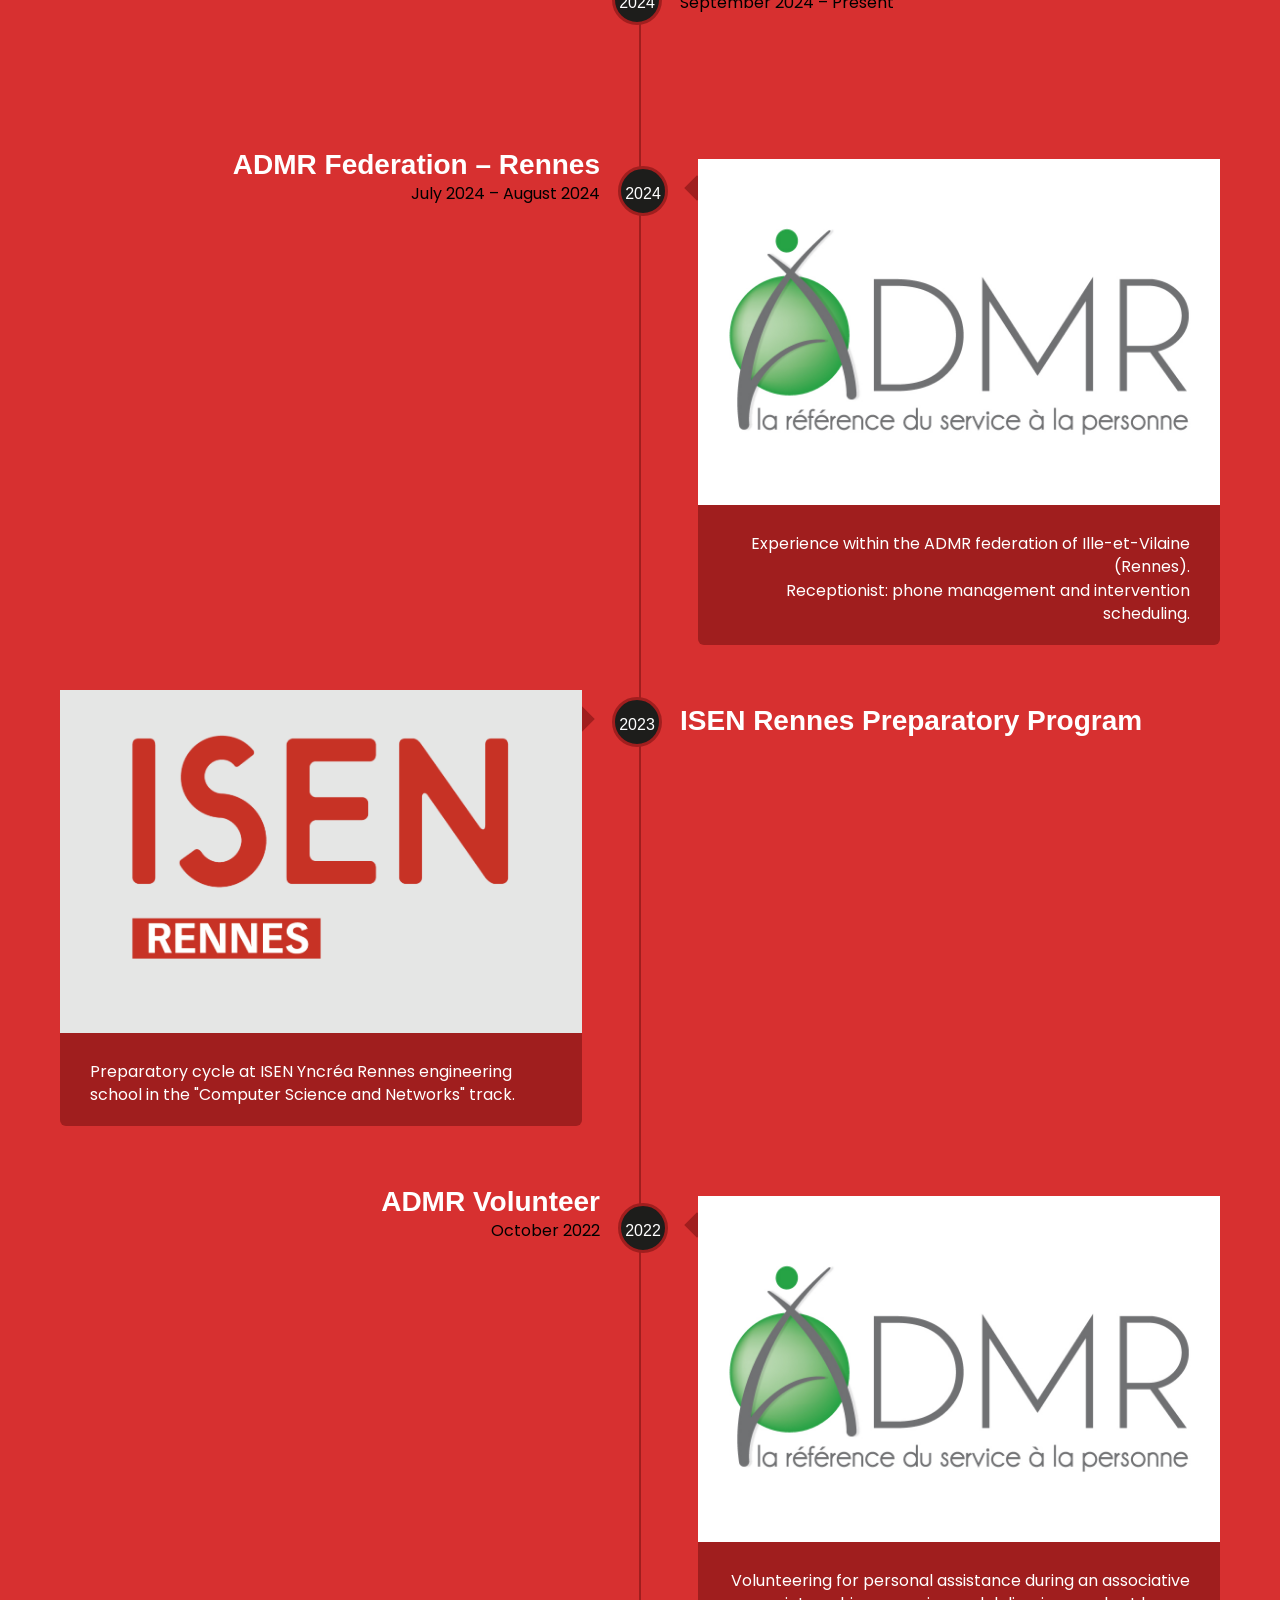
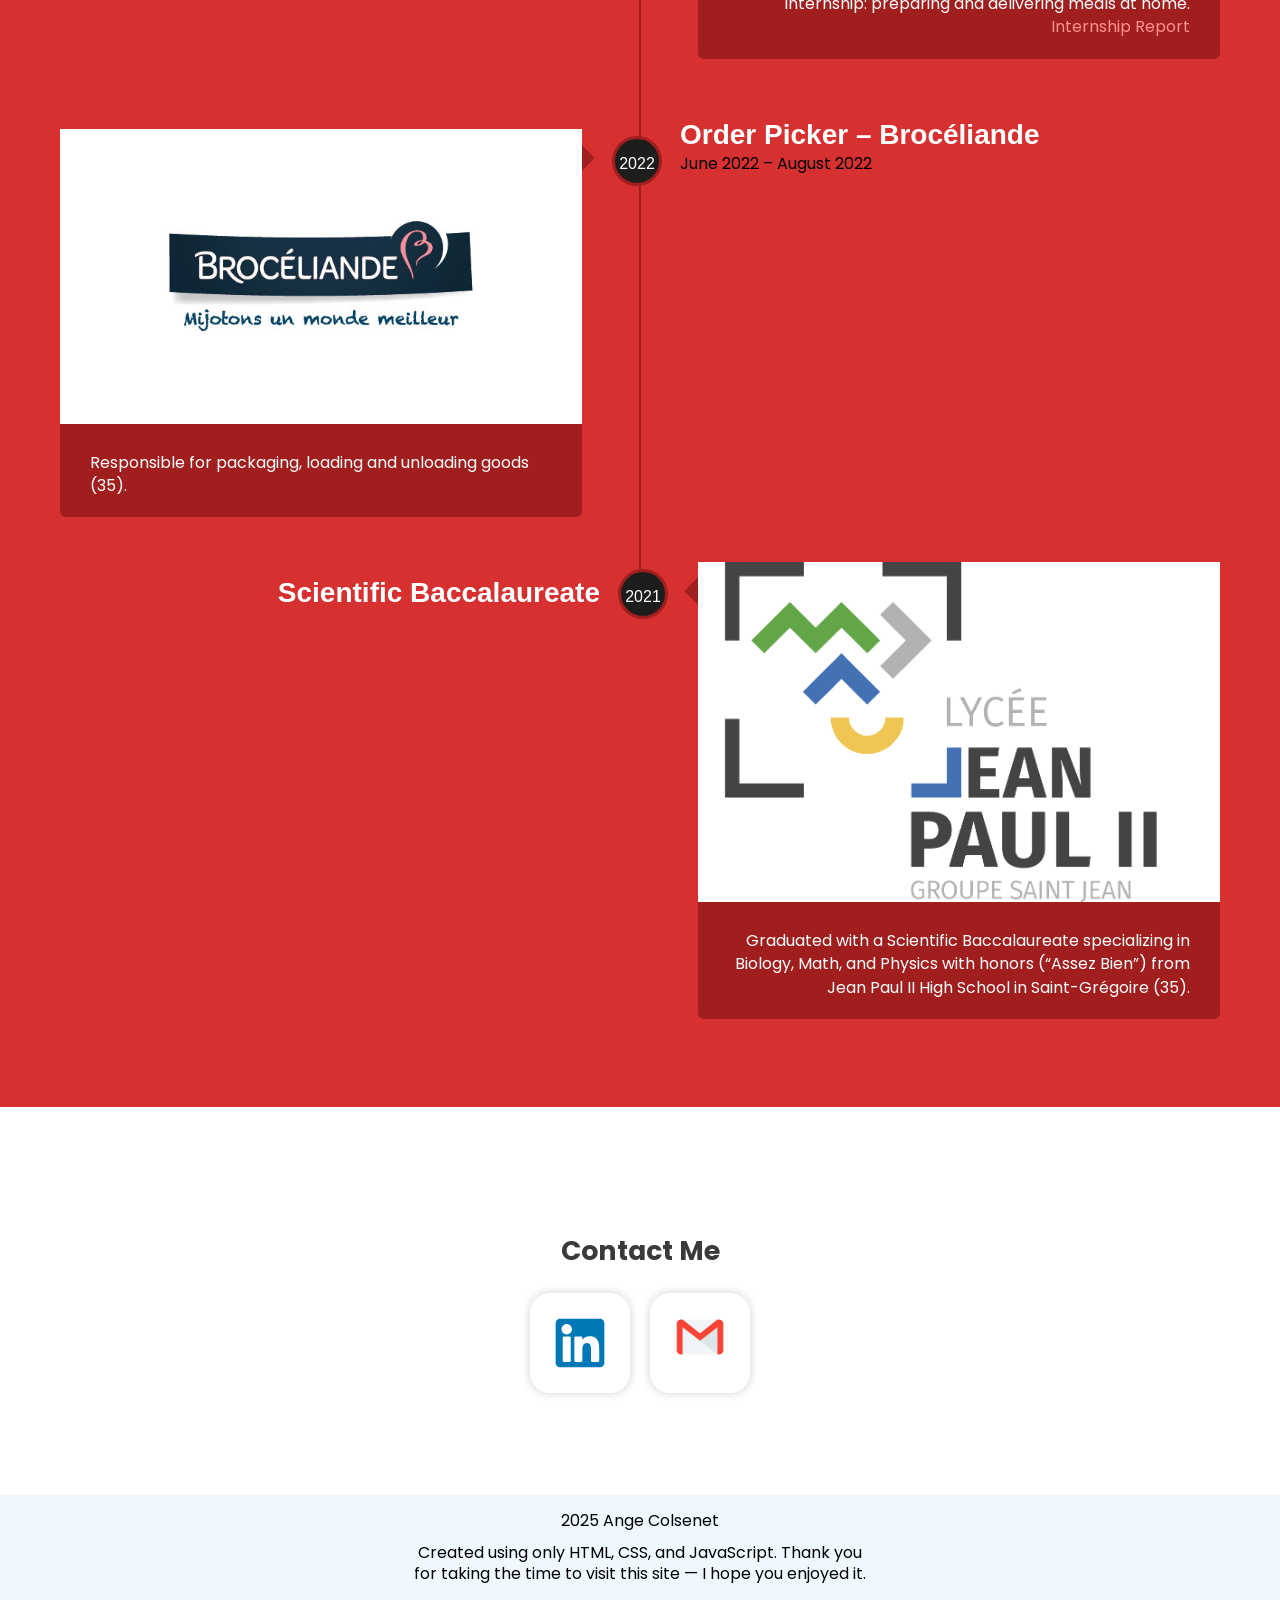
==== commit 113b2814: "Add files via upload" ====
--- a/index.html
+++ b/index.html
@@ -1,327 +1,339 @@
-<!DOCTYPE html>
-<!-- Created By CodingNepal - www.codingnepalweb.com -->
-<html lang="en" dir="ltr">
-<head>
-    <meta charset="utf-8">
-    <title>PortFolio Ange Colsenet</title>
-    <meta name="viewport" content="width=device-width, initial-scale=1.0">
-
-    <link rel="stylesheet" href="css/color.css">
-    <link rel="stylesheet" href="css/section.css">
-    <link rel="stylesheet" href="css/header-menu.css">
-    <link rel="stylesheet" href="css/footer.css">
-    <link rel="stylesheet" href="css/Home.css">
-    <link rel="stylesheet" href="css/presentation.css">
-
-    <link rel="stylesheet" href="css/projet.css">
-    <link rel="stylesheet" href="css/competence.css">
-
-    <link rel="stylesheet" href="css/experience.css">
-    <link rel="stylesheet" href="css/contact.css">
-    <link rel="stylesheet" href="css/skill.css">
-
-   <!-- <script src='https://cdnjs.cloudflare.com/ajax/libs/jquery/3.5.1/jquery.min.js'></script>
-    <script  src="js/home%20typing%20effect.js"></script> -->
-
-
-
-</head>
-
-
-<body onload="skills_events()">
-
-<header class="header">
-    <!-- Logo -->
-    <a  class="logo">ㅤ</a>
-    <!-- Hamburger icon -->
-    <input class="side-menu" type="checkbox" id="side-menu"/>
-    <label class="menu_icon" for="side-menu"><span class="menu_medium_line"></span></label>
-    <!-- Menu -->
-    <nav class="nav">
-        <ul class="menu">
-            <li><a href="#Home">Accueil </a></li>
-            <li><a href="#About">Présentation</a> </li>
-            <li><a href="#Projet">Projets</a></li>
-            <li><a href="#Competence">Compétences</a></li>
-            <li><a href="#Experience">Expériences</a></li>
-
-            <!-- a mettre en bouton -->
-            <li><a href="#Contacte">Contact</a></li>
-        </ul>
-    </nav>
-</header>
-
-    <section id="Home">
-        <canvas width=100% height=calc(100vh-80px)> </canvas>
-        <span>ANGE COLSENET<br>&Eacute;TUDIANT A L'ISEN</span>
-
-       <script src="js/background.js"></script>
-    </section>
-
-<div class="presentation-container" id="About">
-    <div class="text-container">
-        <h2>A propos de moi </h2>
-        <p>
-            Je m'appelle Ange Colsenet, étudiant de 19 ans en deuxième année de cycle préparatoire à l'Institut Supérieur de l'Électronique et du Numérique (ISEN) de Rennes.
-            Je porte un fort intérêt pour l'électronique et l'informatique, j'aime consacrer mon temps libre à la réalisation de projets dans ces domaines.
-        </p>
-        <br>
-        <p>
-            Actuellement à la recherche d'une alternance en électronique embarquée pour la rentrée de septembre 2024,
-            mon objectif est de participer à des projets stimulants tant sur le plan technique que sur le plan humain pour pouvoir continuer à élargir mes compétences et mes connaissances dans ces domaines qui m'enthousiasment.
-        </p>
-
-    </div>
-    <div class="image-container">
-       <a href="pdf/CV_Colsenet_Ange_2024.pdf" target="_blank"> <img src="ACphoto.jpg" id ="image-profile" alt="Image de présentation"> </a>
-    </div>
-</div>
-
-
-    <section id="Projet">
-        <div id="titre">Projets réalisés</div>
-
-        <div id="filters">
-            <button onclick="filterProjects('all')">Tout</button>
-            <button onclick="filterProjects('informatique')">Informatiques</button>
-            <button onclick="filterProjects('electronique')">Électroniques</button>
-         <!--   <button onclick="filterProjects('photo')">Photos</button> -->
-        </div>
-
-        <div class="project-container" id="project-container"></div>
-
-        <div id="project-details">
-            <div id="project-details-content">
-                <button id="close-button" onclick="closeProjectDetails()">x</button>
-
-                <div id="project-details-left">
-                    <img id="img_selected"></img>
-                    <ul id="list_img"></ul>
-                </div>
-                <div id="project-details-right">
-                    <h2 id="project-title"></h2>
-                    <p id="project-description"></p>
-                    <p id="project-info"></p>
-                    <p id="project-resources"></p>
-
-                </div>
-            </div>
-        </div>
-
-        <script src="js/projet.js" ></script>
-    </section>
-
-
-<section class="section" id="skills_section">
-    <p class="section_title">Mes compétences</p>
-    <div id="Competence">
-        <br>
-      <!--  <button onclick="skills_events();">Tout</button> -->
-        <div class="content leaning" >
-            <div class="skills_content">
-                <div class="box"></div>
-            </div>
-        </div>
-    </div>
-    <script src="js/skill.js" ></script>
-</section>
-
-
-    <section id="Experience">
-
-        <!-- partial:index.partial.html -->
-        <div class="ag-timeline_tagline">Mon parcours</div>
-
-            <section class="ag-section">
-
-                <div class="ag-format-container">
-                    <div class="js-timeline ag-timeline">
-                        <div class="js-timeline_line ag-timeline_line">
-                            <div class="js-timeline_line-progress ag-timeline_line-progress"></div>
-                        </div>
-                        <div class="ag-timeline_list" id="ag-timeline_list">
-                            <div class="js-timeline_item ag-timeline_item">
-
-                                <div class="ag-timeline-card_box">
-                                    <div class="js-timeline-card_point-box ag-timeline-card_point-box">
-                                        <div class="ag-timeline-card_point">2023</div>
-                                    </div>
-                                    <div class="ag-timeline-card_meta-box">
-                                        <div class="ag-timeline-card_meta">Prépa intégrée ISEN Rennes</div>
-                                    </div>
-                                </div>
-                                <div class="ag-timeline-card_item">
-                                    <div class="ag-timeline-card_inner">
-                                        <div class="ag-timeline-card_img-box">
-                                            <a href="https://www.isen.fr" target="_blank">   <img src="images/experience/isen-rennes.png" class="ag-timeline-card_img" width="640" height="360" /> </a>
-                                        </div>
-                                        <div class="ag-timeline-card_info">
-                                            <div class="ag-timeline-card_title">Prépa intégrée ISEN Rennes</div>
-                                            <div class="ag-timeline-card_desc">
-                                                Cycle préparatoire à l'école d'ingénieurs ISEN Yncréa à Rennes dans la filière "Informatique et Réseaux".
-                                            </div>
-                                        </div>
-                                    </div>
-                                    <div class="ag-timeline-card_arrow"></div>
-                                </div>
-                            </div>
-
-
-
-                            <div class="js-timeline_item ag-timeline_item">
-                                <div class="ag-timeline-card_box">
-                                    <div class="ag-timeline-card_meta-box">
-                                        <div class="ag-timeline-card_meta">Bénevole ADMR</div>
-                                    </div>
-                                    <div class="js-timeline-card_point-box ag-timeline-card_point-box">
-                                        <div class="ag-timeline-card_point">2022</div>
-                                    </div>
-                                </div>
-                                <div class="ag-timeline-card_item">
-                                    <div class="ag-timeline-card_inner">
-                                        <div class="ag-timeline-card_img-box">
-                                            <a href="https://www.admr.org" target="_blank"> <img src="images/experience/ADMR.jpg" class="ag-timeline-card_img" width="640" height="360" alt="" /> </a>
-                                        </div>
-                                        <div class="ag-timeline-card_info">
-                                            <div class="ag-timeline-card_title">Season 6</div>
-                                            <div class="ag-timeline-card_desc">
-                                                Bénévole pour l’aide a la personne durant un stage
-                                                associatif, préparation et livraison de repas à domicile.
-                                                <a href="pdf/rapport_Colsenet_Ange.pdf" target="_blank" id="lien"> Rapport de stage</a>
-                                            </div>
-                                        </div>
-                                    </div>
-                                    <div class="ag-timeline-card_arrow"></div>
-                                </div>
-                            </div>
-
-                            <div class="js-timeline_item ag-timeline_item">
-                                <div class="ag-timeline-card_box">
-                                    <div class="js-timeline-card_point-box ag-timeline-card_point-box">
-                                        <div class="ag-timeline-card_point">2022</div>
-                                    </div>
-                                    <div class="ag-timeline-card_meta-box">
-                                        <div class="ag-timeline-card_meta">Préparateur commande à Brocéliande</div>
-                                    </div>
-                                </div>
-                                <div class="ag-timeline-card_item">
-                                    <div class="ag-timeline-card_inner">
-                                        <div class="ag-timeline-card_img-box">
-                                            <a href="https://www.broceliande.fr" target="_blank"> <img src="images/experience/broceliande.jpg" class="ag-timeline-card_img" width="640" height="360" alt="" /> </a>
-                                        </div>
-                                        <div class="ag-timeline-card_info">
-                                            <div class="ag-timeline-card_title">Season 55</div>
-                                            <div class="ag-timeline-card_desc">
-                                                Chargé de l’emballage des commande, du chargement
-                                                et déchargement de la marchandise (35)
-                                            </div>
-                                        </div>
-                                    </div>
-                                    <div class="ag-timeline-card_arrow"></div>
-                                </div>
-                            </div>
-
-                            <div class="js-timeline_item ag-timeline_item">
-                                <div class="ag-timeline-card_box">
-                                    <div class="ag-timeline-card_meta-box">
-                                        <div class="ag-timeline-card_meta">Baccalauréat scientifique</div>
-                                    </div>
-                                    <div class="js-timeline-card_point-box ag-timeline-card_point-box">
-                                        <div class="ag-timeline-card_point">2021</div>
-                                    </div>
-                                </div>
-                                <div class="ag-timeline-card_item">
-                                    <div class="ag-timeline-card_inner">
-                                        <div class="ag-timeline-card_img-box">
-                                            <a href="https://www.lycee-jeanpaul2.fr" target="_blank"> <img src="images/experience/jp2.png" class="ag-timeline-card_img" width="640" height="360" alt="" /> </a>
-                                        </div>
-                                        <div class="ag-timeline-card_info">
-                                            <div class="ag-timeline-card_title">Season 4</div>
-                                            <div class="ag-timeline-card_desc">
-                                                Obtention du baccalauréat scientifique option SVT et spécialité Math et Physique avec mention Assez Bien obtenu au lycée Jean Paul II de Saint-Grégoire (35).
-                                            </div>
-                                        </div>
-                                    </div>
-                                    <div class="ag-timeline-card_arrow"></div>
-                                </div>
-                            </div>
-
-
-
-
-
-                        </div>
-                    </div>
-                </div>
-            </section>
-
-
-        <!-- partial -->
-        <!-- <script  src="js/experience_show.js"></script> -->
-
-        <script src='https://cdnjs.cloudflare.com/ajax/libs/jquery/1.11.1/jquery.min.js'></script>
-        <script  src="js/experience.js"></script>
-
-
-    </section>
-    <a id="contact"></a>
-    <section class="section" id="contact_section">
-        <div class="content leaning">
-          <!--  <span class="section_title">How to contact me?</span> -->
-            <div class="titre">Me contacter</div>
-            <div class="contact_content">
-                <div class="social_line">
-                    <a class="social_link" href="https://www.linkedin.com/in/ange-colsenet-6b33272b9" target="_blank" style="--size: 119.13px;">
-                        <img src="images/contact/Linkedin.svg" alt="linkedin" width="50px" height="50px"/>
-                        <div class="social_text">
-                            <span>in/ange-colsenet</span>
-                        </div>
-                    </a>
-                </div>
-                <div class="social_line">
-                    <a class="social_link" href="https://github.com/colges" target="_blank" style="--size: 90.65px;">
-                        <img src="images/contact/GitHub.svg" alt="github" width="50px" height="50px"/>
-                        <div class="social_text">
-                            <span>colges</span>
-                        </div>
-                    </a>
-                </div>
-                <div class="social_line">
-                    <div class="social_link" style="--size: 202.84px;">
-                        <a href="mailto: ange.colsenet@gmail.com" target="_blank">
-                            <img src="images/contact/email.webp" alt="mail" width="50px" height="50px"/>
-                        </a>
-                        <div class="social_text">
-                            <span>ange.colsenet@gmail.com</span>
-                        </div>
-                    </div>
-                </div>
-            </div>
-        </div>
-    </section>
-</body>
-
-
-
-<footer class="section" id="footer_section">
-    <div id="Contacte">
-        <div class="content">
-            <div class="footer_content">
-               <!-- <a class="footer_licence" href="a remplir" target="_blank"> -->
-                    <span> 2024 Ange Colsenet</span>
-                   <!-- <img src="ressource/lisence.svg" alt="license" width="20px" height="20px"/>
-                    <span>MIT license</span> -->
-             <!--   </a>
-                <a class="" href="a mettre" target="_blank">
-                   <span>répertoir disponible sur GitHub</span>
-                </a>  -->
-            </div>
-            <div class="footer_content">
-                <p>
-                    Crée en utilisant seulement de l'HTML,CSS et JavaScript,  Merci de votre temps pris à regardé ce site, en espérant qu'il vous a plu.
-                </p>
-            </div>
-        </div>
-    </div>
-</footer>
-</html>
+<!DOCTYPE html>
+<html lang="en" dir="ltr">
+<head>
+    <meta charset="utf-8">
+    <title>Portfolio Ange Colsenet</title>
+    <meta name="viewport" content="width=device-width, initial-scale=1.0">
+    <meta name="description" content="Ange Colsenet's portfolio — computer science and electronics projects, skills and experience.">
+
+    <link rel="stylesheet" href="css/color.css">
+    <link rel="stylesheet" href="css/section.css">
+    <link rel="stylesheet" href="css/header-menu.css">
+    <link rel="stylesheet" href="css/footer.css">
+    <link rel="stylesheet" href="css/presentation.css">
+    <link rel="stylesheet" href="css/projet.css">
+    <link rel="stylesheet" href="css/competence.css">
+    <link rel="stylesheet" href="css/experience.css">
+    <link rel="stylesheet" href="css/contact.css">
+    <link rel="stylesheet" href="css/skill.css">
+    <link rel="stylesheet" href="css/test.css">
+</head>
+
+<body onload="skills_events()">
+
+<header class="header">
+    <a class="logo">ㅤ</a>
+    <input class="side-menu" type="checkbox" id="side-menu"/>
+    <label class="menu_icon" for="side-menu"><span class="menu_medium_line"></span></label>
+    <nav class="nav">
+        <ul class="menu">
+            <li><a href="#Home">Home</a></li>
+            <li><a href="#About">About Me</a></li>
+            <li><a href="#Projet">Projects</a></li>
+            <li><a href="#Competence">Skills</a></li>
+            <li><a href="#Experience">Experience</a></li>
+            <li><a href="#Contacte">Contact</a></li>
+        </ul>
+    </nav>
+</header>
+
+<section id="Home">
+    <span>ANGE COLSENET<br>EMBEDDED SYSTEMS STUDENT</span>
+</section>
+
+<div class="presentation-container" id="About">
+    <div class="text-container">
+        <h2>About Me</h2>
+        <p>
+            My name is Ange Colsenet, I’m a 21-year-old student in my second year of the engineering apprenticeship program (CIPA) at ISEN Rennes (Higher Institute of Electronics and Digital Technology).
+            I have a strong interest in electronics and computer science, and I enjoy spending my free time working on projects in these fields.
+        </p>
+        <br>
+        <p>
+            I am currently looking for an internship in embedded electronics for the period July–September 2026.
+            My goal is to take part in technically and humanly stimulating projects, to continue expanding my knowledge and skills in these exciting fields.
+        </p>
+    </div>
+    <div class="image-container">
+        <a href="pdf/CV_Colsenet_Ange_2024.pdf" target="_blank"><img src="ACphoto.jpg" id="image-profile" alt="Profile picture"></a>
+    </div>
+</div>
+
+<section id="Projet">
+    <div id="titre">Completed Projects</div>
+
+    <div id="filters">
+        <button onclick="filterProjects('all')">All</button>
+        <button onclick="filterProjects('informatique')">Computer Science</button>
+        <button onclick="filterProjects('electronique')">Electronics</button>
+    </div>
+
+    <div class="project-container" id="project-container"></div>
+
+    <div id="project-details">
+        <div id="project-details-content">
+            <button id="close-button" onclick="closeProjectDetails()">x</button>
+
+            <div id="project-details-left">
+                <div id="video_container" style="display:none;"></div>
+                <img id="img_selected"></img>
+                <ul id="list_img"></ul>
+            </div>
+            <div id="project-details-right">
+                <h2 id="project-title"></h2>
+                <p id="project-description"></p>
+                <p id="project-info"></p>
+                <p id="project-resources"></p>
+            </div>
+        </div>
+    </div>
+
+    <script src="js/projet.js"></script>
+</section>
+
+<section class="section" id="skills_section">
+    <p class="section_title">My Skills</p>
+    <div id="Competence">
+        <div class="content leaning">
+            <div class="skills_content">
+                <div class="box"></div>
+            </div>
+        </div>
+    </div>
+    <script src="js/skill.js"></script>
+</section>
+
+<section id="Experience">
+    <div class="ag-timeline_tagline">My Background</div>
+
+    <section class="ag-section">
+        <div class="ag-format-container">
+            <div class="js-timeline ag-timeline">
+                <div class="js-timeline_line ag-timeline_line">
+                    <div class="js-timeline_line-progress ag-timeline_line-progress"></div>
+                </div>
+                <div class="ag-timeline_list" id="ag-timeline_list">
+
+                    <div class="js-timeline_item ag-timeline_item">
+                        <div class="ag-timeline-card_box">
+                            <div class="js-timeline-card_point-box ag-timeline-card_point-box">
+                                <div class="ag-timeline-card_point">2024</div>
+                            </div>
+                            <div class="ag-timeline-card_meta-box">
+                                <div class="ag-timeline-card_meta">Cristec</div>
+                                <div class="activity-time">September 2024 – Present</div>
+                            </div>
+                        </div>
+                        <div class="ag-timeline-card_item">
+                            <div class="ag-timeline-card_inner">
+                                <div class="ag-timeline-card_img-box">
+                                    <a href="https://www.cristec.fr" target="_blank"><img src="images/experience/cristec.jpg" class="ag-timeline-card_img" alt="Cristec" /></a>
+                                </div>
+                                <div class="ag-timeline-card_info">
+                                    <div class="ag-timeline-card_title">Cristec</div>
+                                    <div class="ag-timeline-card_desc">
+                                        Apprentice engineer in software and embedded systems development at Cristec in Châteaulin.
+                                    </div>
+                                </div>
+                            </div>
+                            <div class="ag-timeline-card_arrow"></div>
+                        </div>
+                    </div>
+
+                    <div class="js-timeline_item ag-timeline_item">
+                        <div class="ag-timeline-card_box">
+                            <div class="ag-timeline-card_meta-box">
+                                <div class="ag-timeline-card_meta">ADMR Federation – Rennes</div>
+                                <div class="activity-time">July 2024 – August 2024</div>
+                            </div>
+                            <div class="js-timeline-card_point-box ag-timeline-card_point-box">
+                                <div class="ag-timeline-card_point">2024</div>
+                            </div>
+                        </div>
+                        <div class="ag-timeline-card_item">
+                            <div class="ag-timeline-card_inner">
+                                <div class="ag-timeline-card_img-box">
+                                    <a href="https://www.admr.org" target="_blank"><img src="images/experience/ADMR.jpg" class="ag-timeline-card_img" alt="ADMR Federation – Rennes" /></a>
+                                </div>
+                                <div class="ag-timeline-card_info">
+                                    <div class="ag-timeline-card_title">ADMR Federation – Rennes</div>
+                                    <div class="ag-timeline-card_desc">
+                                        Experience within the ADMR federation of Ille-et-Vilaine (Rennes).
+                                    </div>
+                                    <div class="ag-timeline-card_desc">
+                                        Receptionist: phone management and intervention scheduling.
+                                    </div>
+                                </div>
+                            </div>
+                            <div class="ag-timeline-card_arrow"></div>
+                        </div>
+                    </div>
+
+                    <div class="js-timeline_item ag-timeline_item">
+                        <div class="ag-timeline-card_box">
+                            <div class="js-timeline-card_point-box ag-timeline-card_point-box">
+                                <div class="ag-timeline-card_point">2023</div>
+                            </div>
+                            <div class="ag-timeline-card_meta-box">
+                                <div class="ag-timeline-card_meta">ISEN Rennes Preparatory Program</div>
+                            </div>
+                        </div>
+                        <div class="ag-timeline-card_item">
+                            <div class="ag-timeline-card_inner">
+                                <div class="ag-timeline-card_img-box">
+                                    <a href="https://www.isen.fr" target="_blank"><img src="images/experience/isen-rennes.png" class="ag-timeline-card_img"/></a>
+                                </div>
+                                <div class="ag-timeline-card_info">
+                                    <div class="ag-timeline-card_title">ISEN Rennes Preparatory Program</div>
+                                    <div class="ag-timeline-card_desc">
+                                        Preparatory cycle at ISEN Yncréa Rennes engineering school in the "Computer Science and Networks" track.
+                                    </div>
+                                </div>
+                            </div>
+                            <div class="ag-timeline-card_arrow"></div>
+                        </div>
+                    </div>
+
+                    <div class="js-timeline_item ag-timeline_item">
+                        <div class="ag-timeline-card_box">
+                            <div class="ag-timeline-card_meta-box">
+                                <div class="ag-timeline-card_meta">ADMR Volunteer</div>
+                                <div class="activity-time">October 2022</div>
+                            </div>
+                            <div class="js-timeline-card_point-box ag-timeline-card_point-box">
+                                <div class="ag-timeline-card_point">2022</div>
+                            </div>
+                        </div>
+                        <div class="ag-timeline-card_item">
+                            <div class="ag-timeline-card_inner">
+                                <div class="ag-timeline-card_img-box">
+                                    <a href="https://www.admr.org" target="_blank"><img src="images/experience/ADMR.jpg" class="ag-timeline-card_img"/></a>
+                                </div>
+                                <div class="ag-timeline-card_info">
+                                    <div class="ag-timeline-card_title">Volunteer</div>
+                                    <div class="ag-timeline-card_desc">
+                                        Volunteering for personal assistance during an associative internship: preparing and delivering meals at home.
+                                        <a href="pdf/rapport_Colsenet_Ange.pdf" target="_blank" id="lien">Internship Report</a>
+                                    </div>
+                                </div>
+                            </div>
+                            <div class="ag-timeline-card_arrow"></div>
+                        </div>
+                    </div>
+
+                    <div class="js-timeline_item ag-timeline_item">
+                        <div class="ag-timeline-card_box">
+                            <div class="js-timeline-card_point-box ag-timeline-card_point-box">
+                                <div class="ag-timeline-card_point">2022</div>
+                            </div>
+                            <div class="ag-timeline-card_meta-box">
+                                <div class="ag-timeline-card_meta">Order Picker – Brocéliande</div>
+                                <div class="activity-time">June 2022 – August 2022</div>
+                            </div>
+                        </div>
+                        <div class="ag-timeline-card_item">
+                            <div class="ag-timeline-card_inner">
+                                <div class="ag-timeline-card_img-box">
+                                    <a href="https://www.broceliande.fr" target="_blank"><img src="images/experience/broceliande.jpg" class="ag-timeline-card_img"/></a>
+                                </div>
+                                <div class="ag-timeline-card_info">
+                                    <div class="ag-timeline-card_title">Order Picker</div>
+                                    <div class="ag-timeline-card_desc">
+                                        Responsible for packaging, loading and unloading goods (35).
+                                    </div>
+                                </div>
+                            </div>
+                            <div class="ag-timeline-card_arrow"></div>
+                        </div>
+                    </div>
+
+                    <div class="js-timeline_item ag-timeline_item">
+                        <div class="ag-timeline-card_box">
+                            <div class="ag-timeline-card_meta-box">
+                                <div class="ag-timeline-card_meta">Scientific Baccalaureate</div>
+                            </div>
+                            <div class="js-timeline-card_point-box ag-timeline-card_point-box">
+                                <div class="ag-timeline-card_point">2021</div>
+                            </div>
+                        </div>
+                        <div class="ag-timeline-card_item">
+                            <div class="ag-timeline-card_inner">
+                                <div class="ag-timeline-card_img-box">
+                                    <a href="https://www.lycee-jeanpaul2.fr" target="_blank"><img src="images/experience/jp2.png" class="ag-timeline-card_img"/></a>
+                                </div>
+                                <div class="ag-timeline-card_info">
+                                    <div class="ag-timeline-card_title">Scientific Baccalaureate</div>
+                                    <div class="ag-timeline-card_desc">
+                                        Graduated with a Scientific Baccalaureate specializing in Biology, Math, and Physics with honors (“Assez Bien”) from Jean Paul II High School in Saint-Grégoire (35).
+                                    </div>
+                                </div>
+                            </div>
+                            <div class="ag-timeline-card_arrow"></div>
+                        </div>
+                    </div>
+
+                </div>
+            </div>
+        </div>
+    </section>
+
+    <script src='https://cdnjs.cloudflare.com/ajax/libs/jquery/1.11.1/jquery.min.js'></script>
+    <script src="js/experience.js"></script>
+</section>
+
+<section class="section" id="contact_section">
+    <div class="content leaning">
+        <div class="titre">Contact Me</div>
+        <div class="contact_content">
+            <div class="social_line">
+                <a class="social_link" href="https://www.linkedin.com/in/ange-colsenet-6b33272b9" target="_blank" style="--size: 180px;">
+                    <img src="images/contact/Linkedin.svg" alt="linkedin" width="50px" height="50px"/>
+                    <div class="social_text">
+                        <span>in/ange-colsenet</span>
+                    </div>
+                </a>
+            </div>
+            <div class="social_line">
+                <div class="social_link" style="--size: 280px;">
+                    <a href="mailto: ange.colsenet@gmail.com" target="_blank">
+                        <img src="images/contact/email.webp" alt="mail" width="50px" height="50px"/>
+                    </a>
+                    <div class="social_text">
+                        <span>ange.colsenet@gmail.com</span>
+                    </div>
+                </div>
+            </div>
+        </div>
+    </div>
+</section>
+
+<footer class="section" id="footer_section">
+    <div id="Contacte">
+        <div class="content">
+            <div class="footer_content">
+                <span>2025 Ange Colsenet</span>
+            </div>
+            <div class="footer_content">
+                <p>
+                    Created using only HTML, CSS, and JavaScript. Thank you for taking the time to visit this site — I hope you enjoyed it.
+                </p>
+            </div>
+        </div>
+    </div>
+</footer>
+
+<script>
+    document.addEventListener('DOMContentLoaded', function () {
+        var sideMenuCheckbox = document.getElementById('side-menu');
+        var navLinks = document.querySelectorAll('.nav a[href^="#"]');
+        navLinks.forEach(function (link) {
+            link.addEventListener('click', function () {
+                if (sideMenuCheckbox && sideMenuCheckbox.checked) {
+                    sideMenuCheckbox.checked = false;
+                }
+            });
+        });
+    });
+</script>
+</body>
+</html>
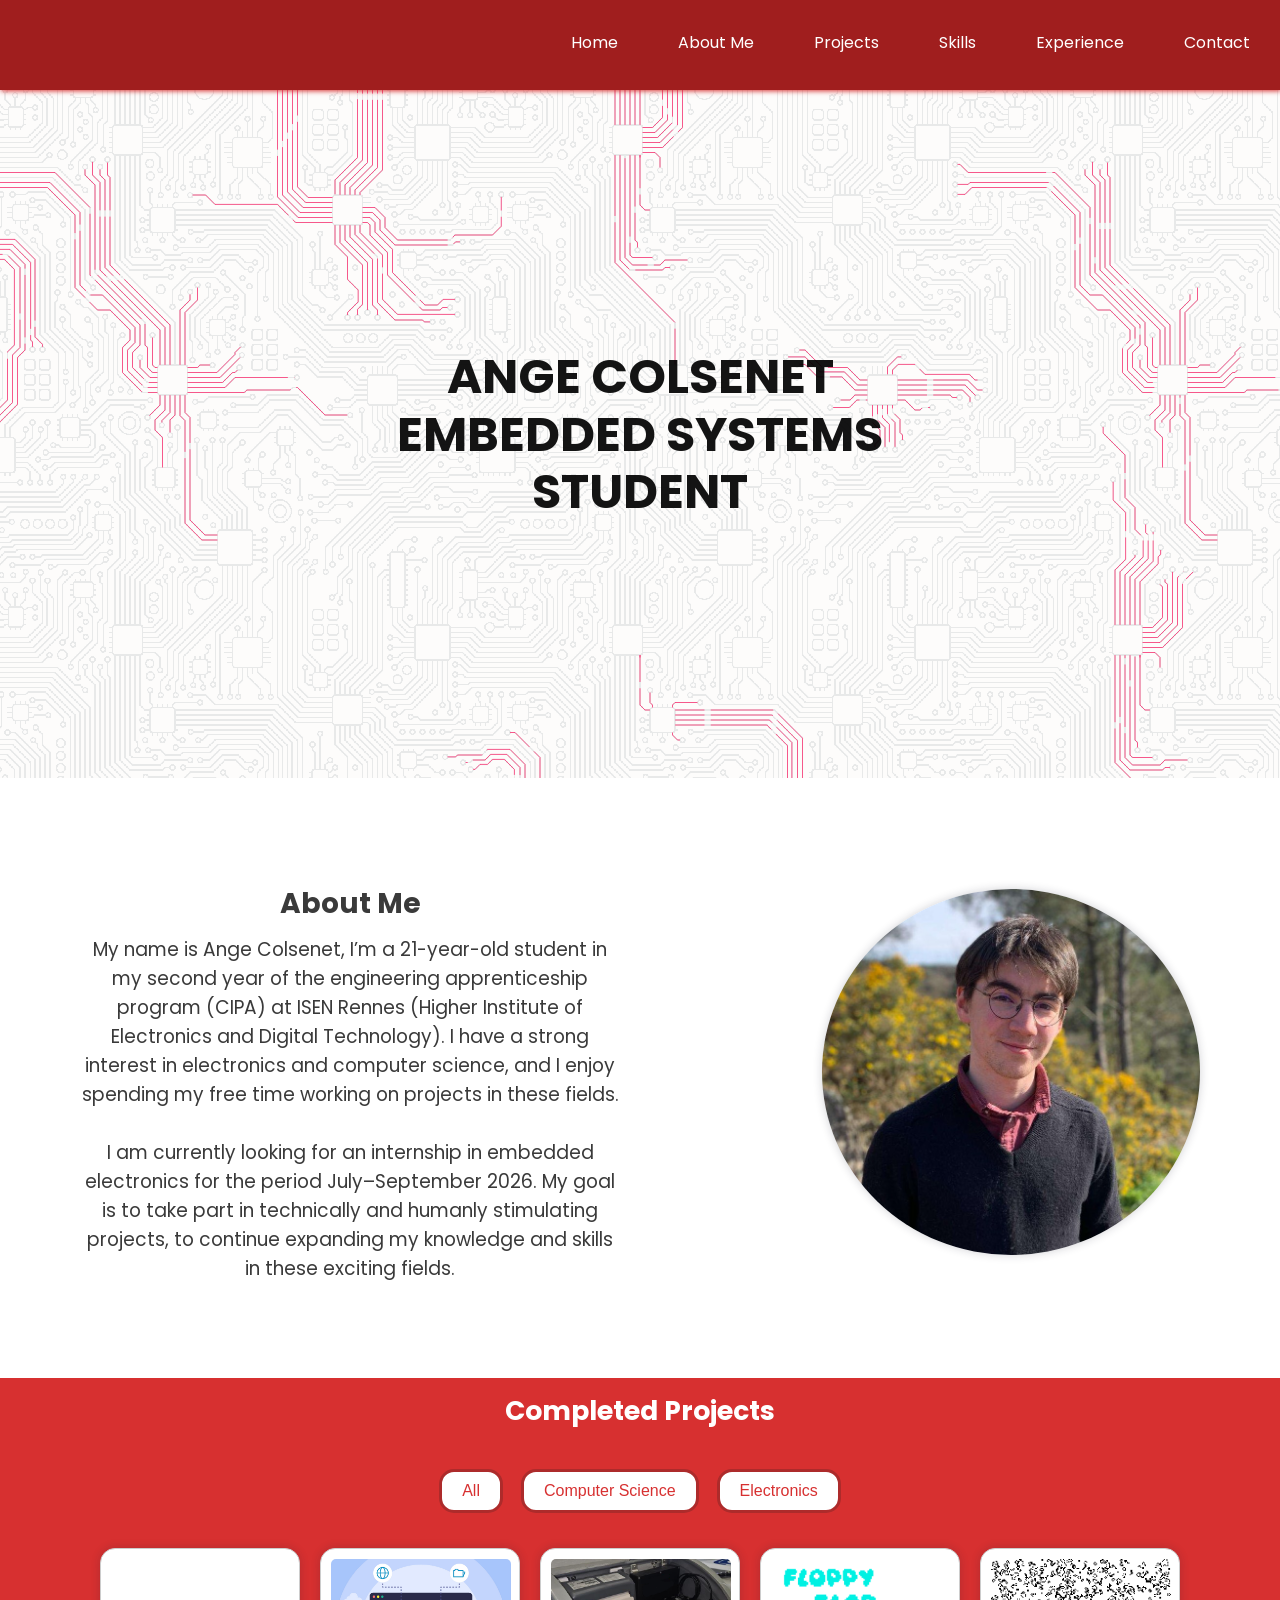
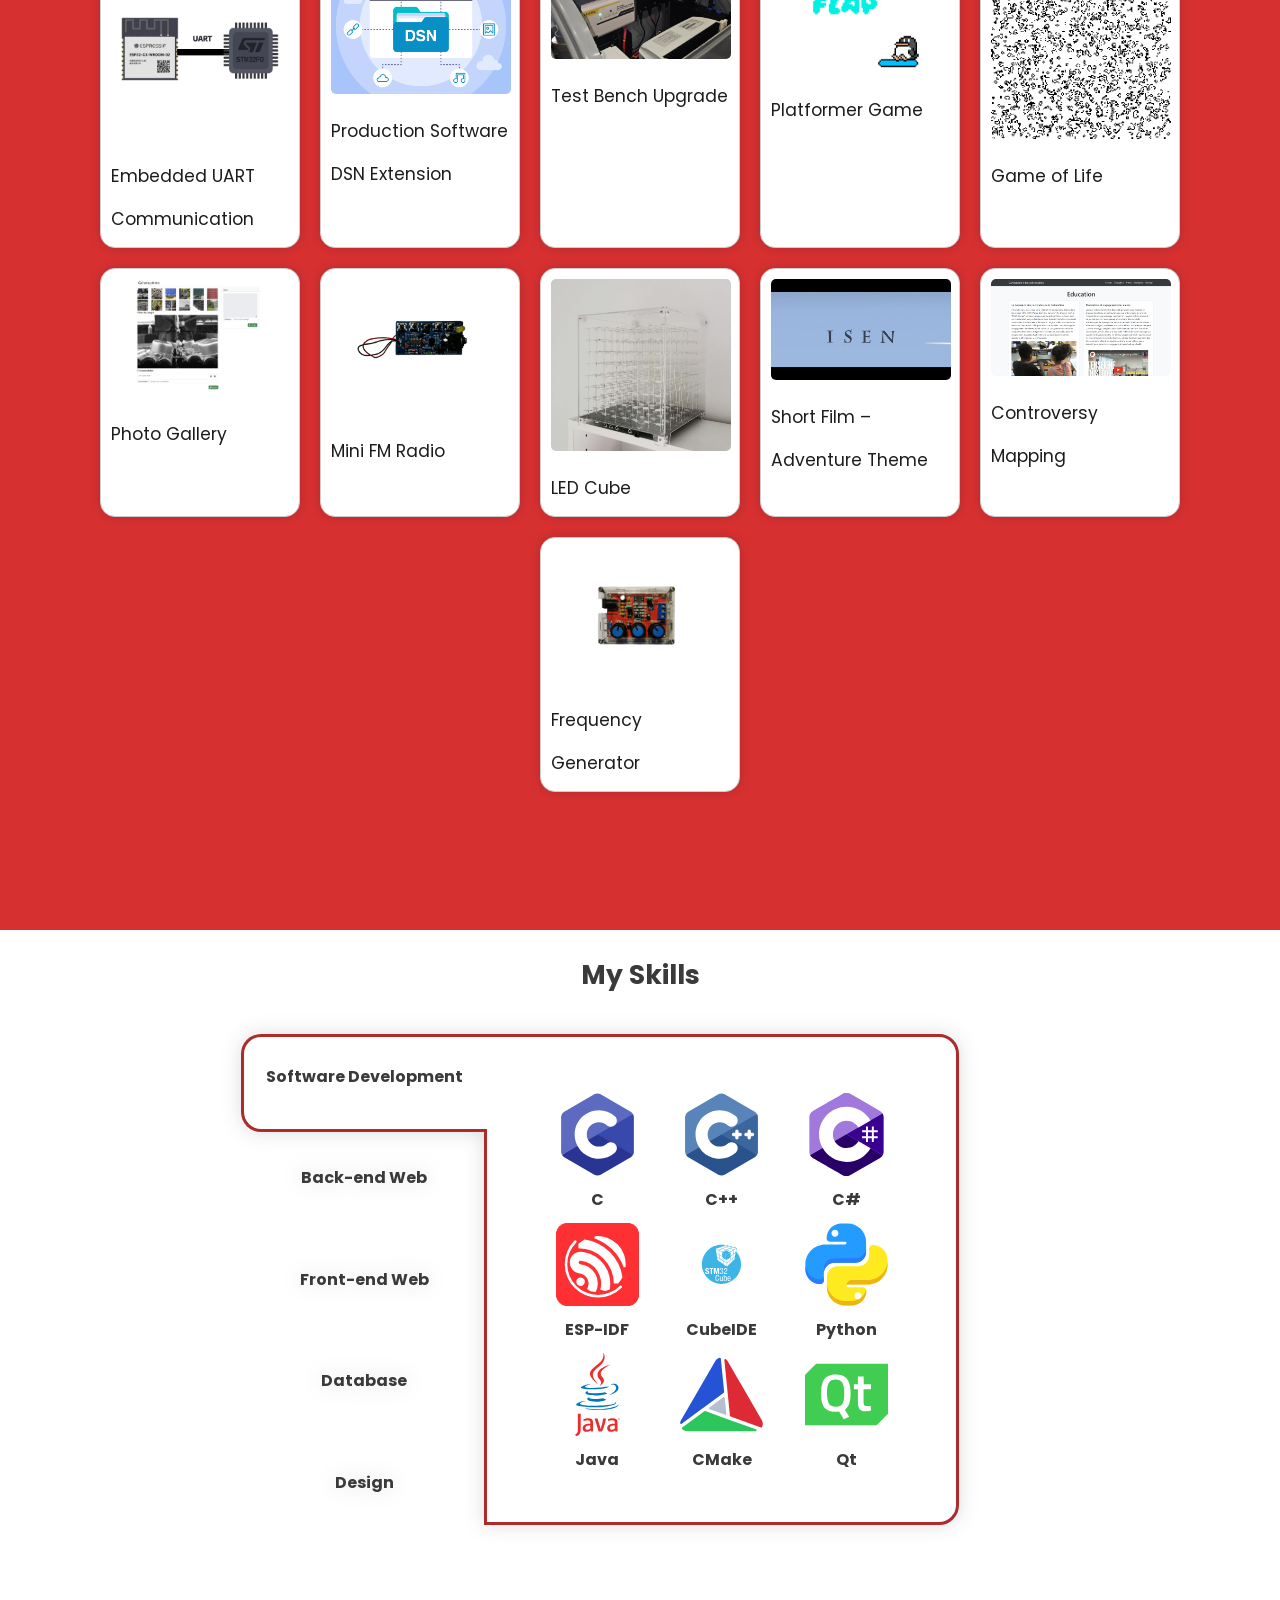
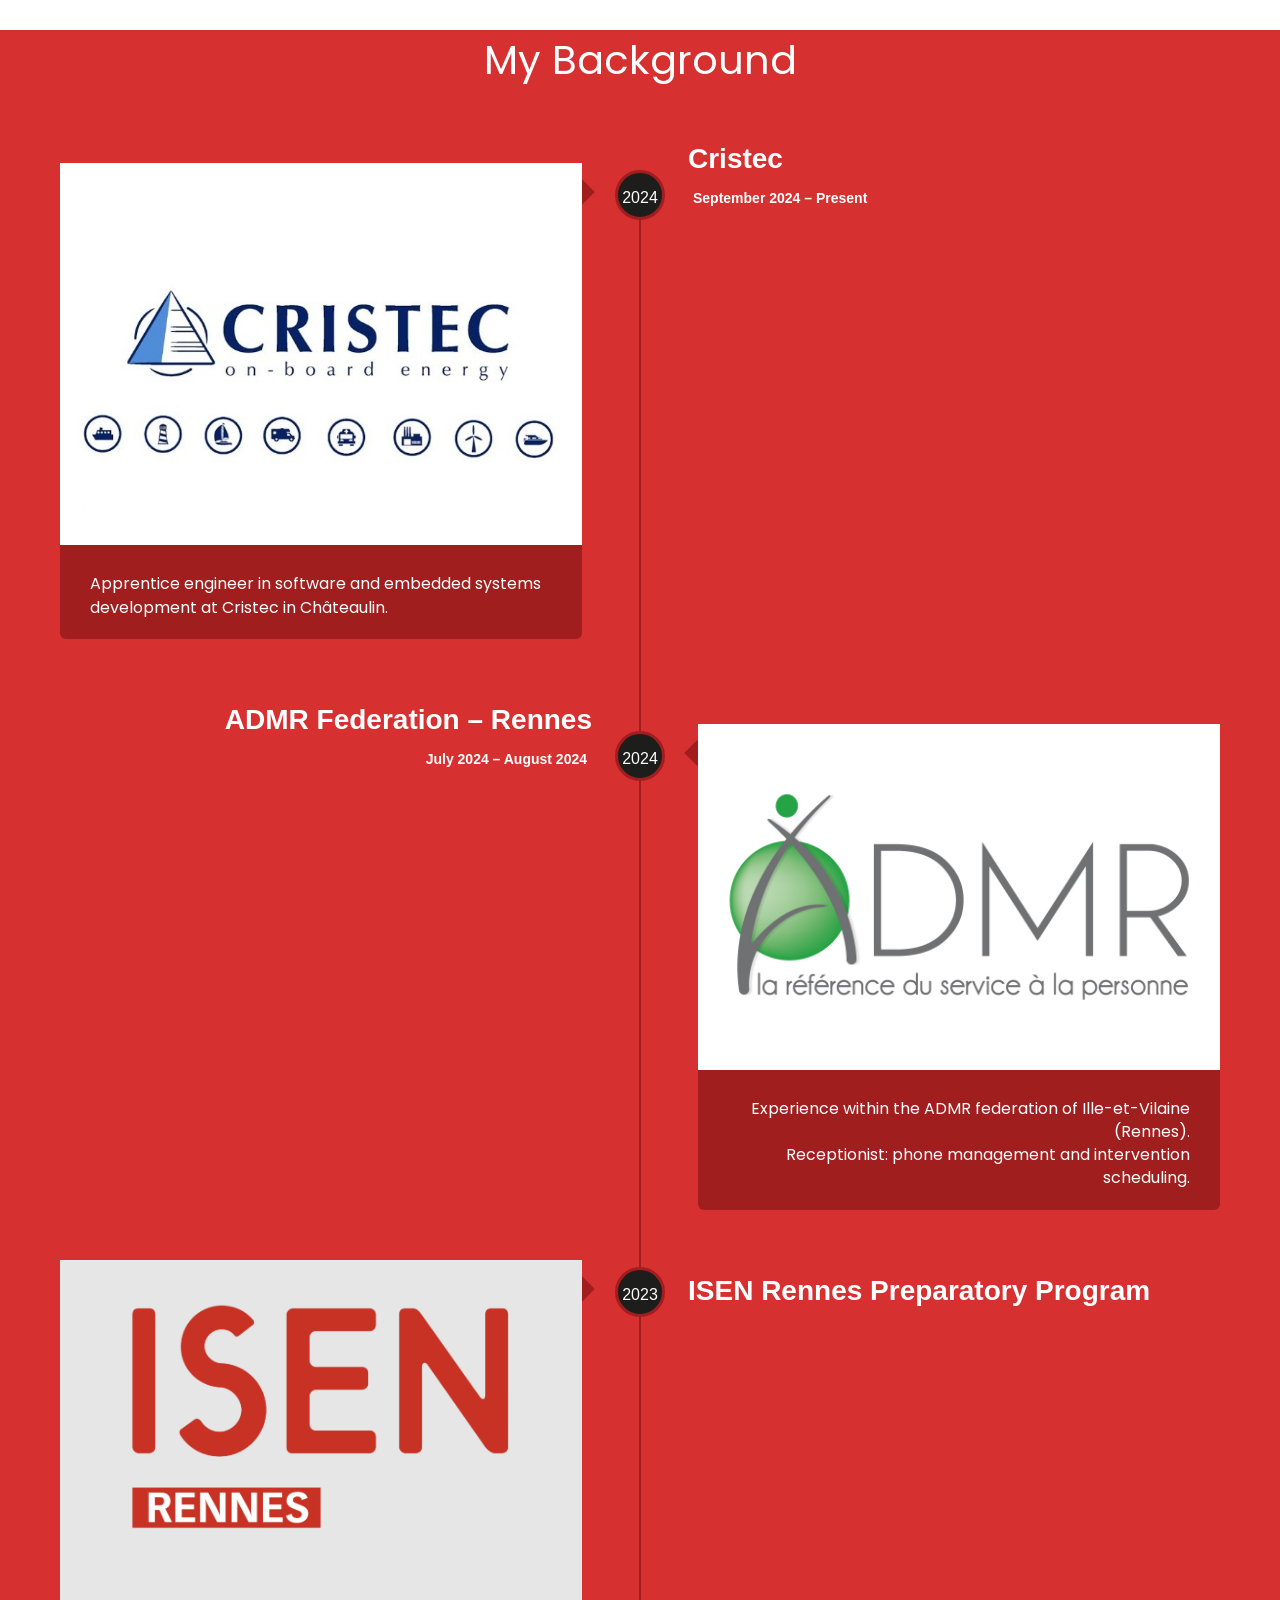
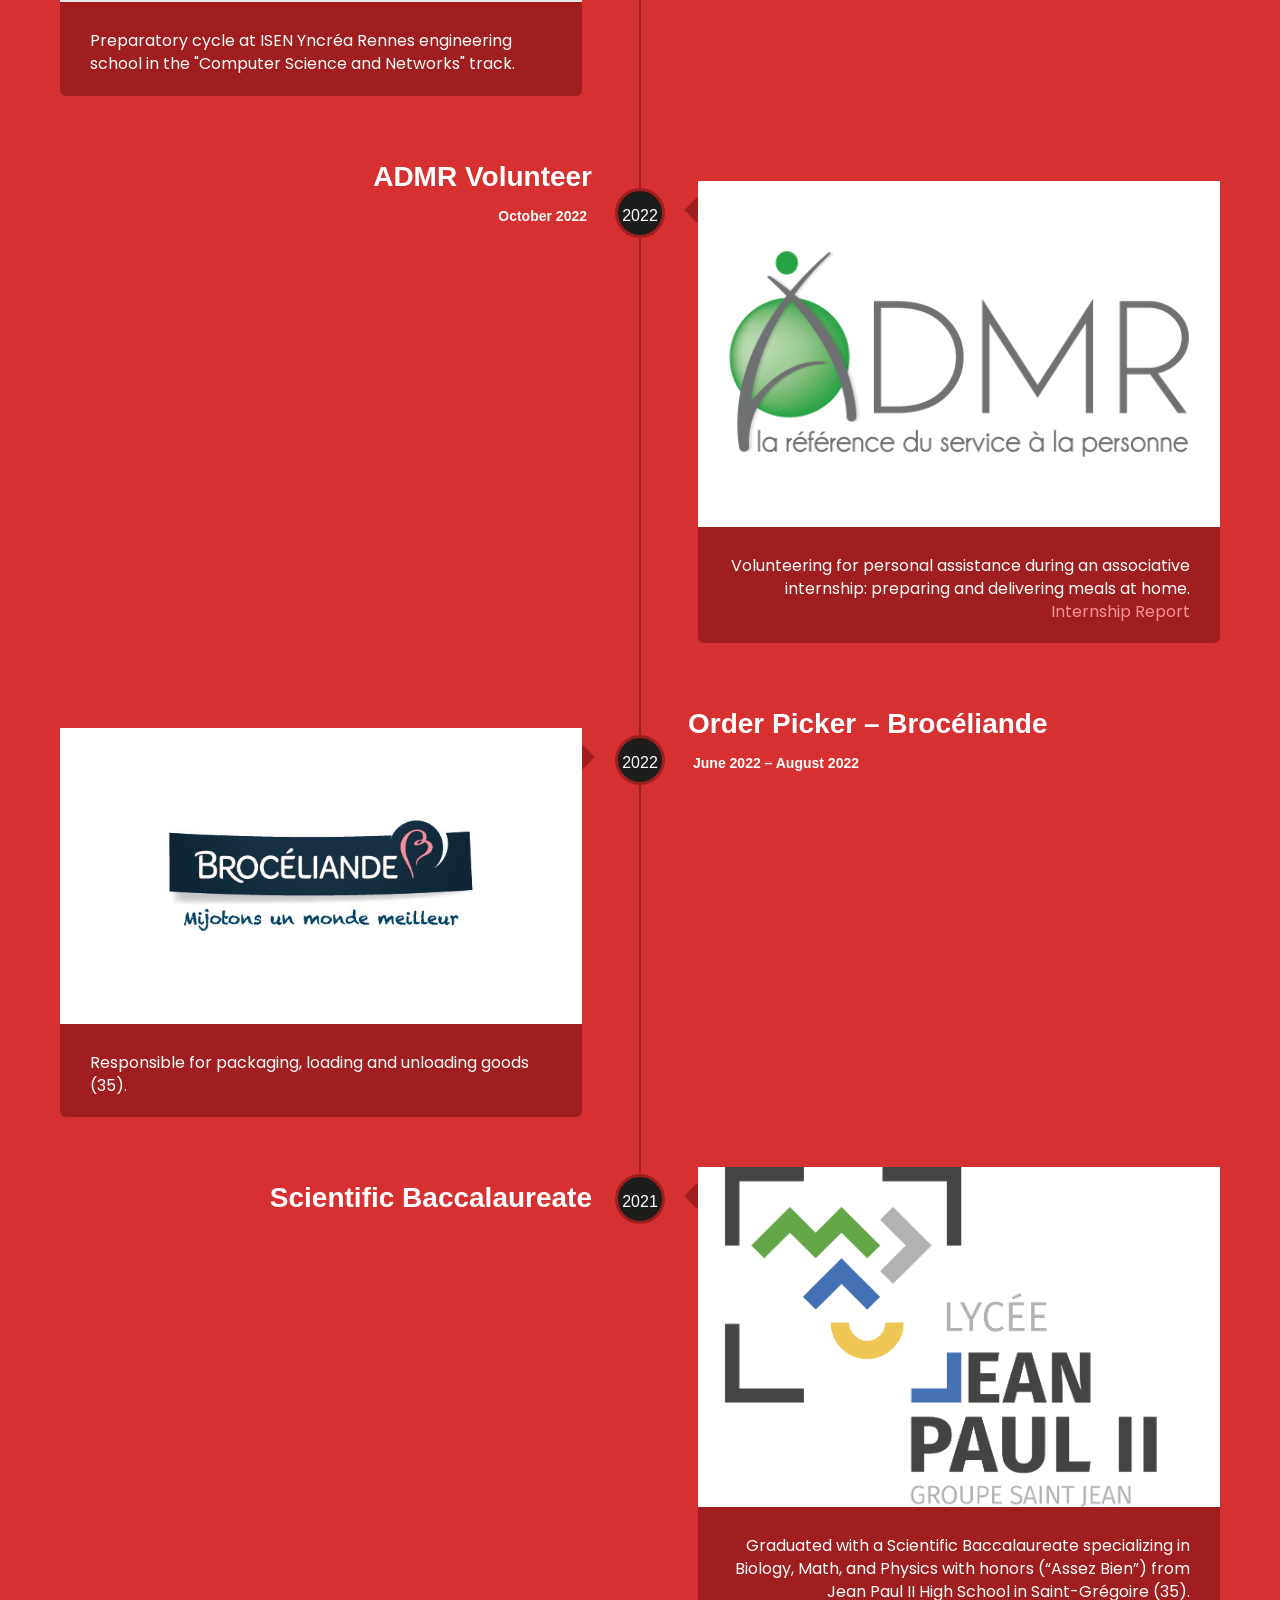
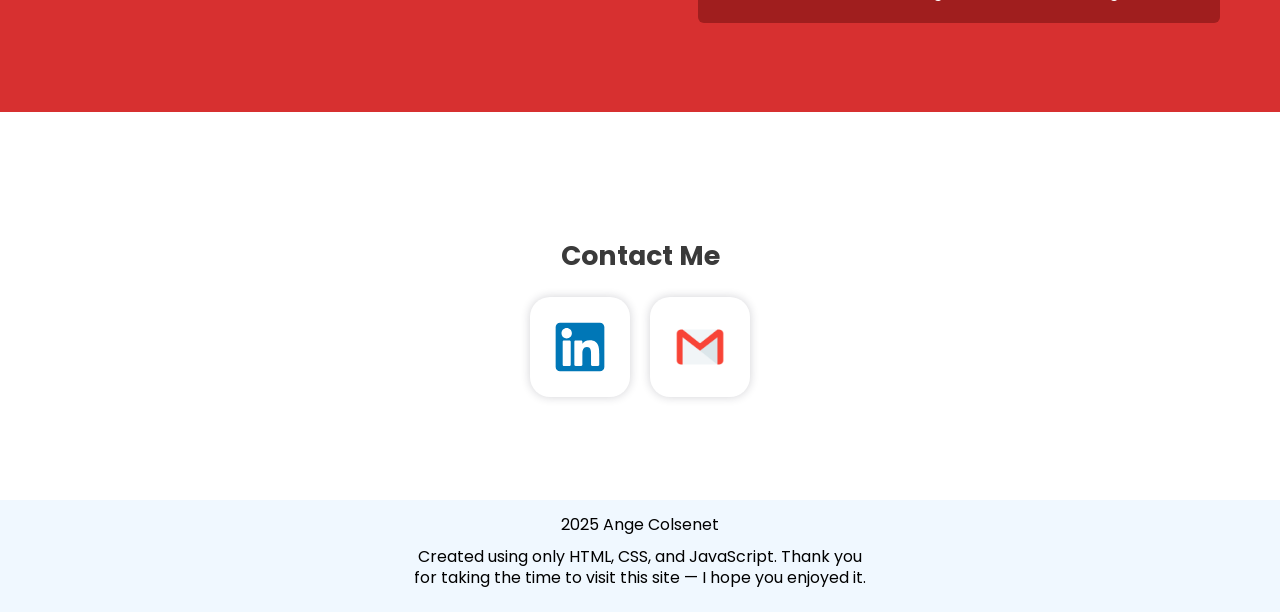
==== commit 52177164: "Update index.html" ====
--- a/index.html
+++ b/index.html
@@ -55,7 +55,7 @@
         </p>
     </div>
     <div class="image-container">
-        <a href="pdf/CV_Colsenet_Ange_2024.pdf" target="_blank"><img src="ACphoto.jpg" id="image-profile" alt="Profile picture"></a>
+        <a href="pdf/Resume_Colsenet_Ange_2025.pdf" target="_blank"><img src="ACphoto.jpg" id="image-profile" alt="Profile picture"></a>
     </div>
 </div>
 
--- a/css/header-menu.css
+++ b/css/header-menu.css
@@ -1,133 +1,151 @@
-/* Theming */
-@import url("https://fonts.googleapis.com/css2?family=Poppins:wght@400;700&display=swap"); /* import font */
-
-
-
-
-
-/* Header */
-.header{
-    z-index: 1;
-    background-color: var(--darkred);
-    box-shadow: 1px 1px 5px 0px var(--red);
-    position: sticky;
-    top: 0;
-    width: 100%;
-}
-/* Logo */
-.logo{
-    display: inline-block;
-    color: var(--white);
-    font-size: 60px;
-    margin-left: 10px;
-}
-
-
-/* Nav menu */
-.nav{
-    width: 100%;
-    height: 100%;
-    position: fixed;
-    background-color: var(--red);
-    overflow: hidden;
-
-}
-.menu a{
-    display: block;
-    padding: 30px;
-    text-align: center;
-    color: var(--white);
-
-}
-.menu a:hover{
-    background-color: var(--red);
-}
-.nav{
-    max-height: 0;
-    padding-top: 0;
-    transition: max-height .6s ease-out;
-}
-
-
-
-
-/* Menu Icon */
-.menu_icon{
-    cursor: pointer;
-    float: right;
-    padding: 40px 20px;
-}/* Style label tag */
-
-.menu_medium_line{
-    background: var(--white);
-    display: block;
-    height: 2px;
-    position: relative;
-    width: 24px;
-
-} /* Style span tag */
-
-.menu_medium_line::before,
-.menu_medium_line::after{
-    background: var(--white);
-    content: '';
-    display: block;
-    height: 100%;
-    position: absolute;
-    transition: all .2s ease-out;
-    width: 100%;
-}
-.menu_medium_line::before{
-    top: 5px;
-}
-.menu_medium_line::after{
-    top: -5px;
-}
-
-.side-menu {
-    display: none;
-} /* Hide checkbox */
-
-
-/* Toggle menu icon */
-.side-menu:checked ~ nav{
-    max-height: 100%;
-}
-
-
-.side-menu:checked ~ .menu_icon .menu_medium_line {
-    background: transparent;
-}
-.side-menu:checked ~ .menu_icon .menu_medium_line::before {
-    transform: rotate(-45deg);
-    top:0;
-}
-.side-menu:checked ~ .menu_icon .menu_medium_line::after {
-    transform: rotate(45deg);
-    top:0;
-}
-
-
-@media (min-width: 907px) {
-    .nav{
-        max-height: none;
-        position: relative;
-        float: right;
-        width: fit-content;
-        background-color: transparent;
-    }
-
-    .menu li{
-        float: left;
-    }
-
-    .menu a:hover{
-        background-color: transparent;
-        color: var(--red);
-
-    }
-
-    .menu_icon{
-        display: none;
-    }
+/* Theming */
+@import url("https://fonts.googleapis.com/css2?family=Poppins:wght@400;700&display=swap"); /* import font */
+
+
+
+
+
+/* Header */
+.header{
+    z-index: 3;
+    background-color: var(--darkred);
+    box-shadow: 1px 1px 5px 0px var(--red);
+    position: sticky;
+    top: 0;
+    width: 100%;
+}
+/* Logo */
+.logo{
+    display: inline-block;
+    color: var(--white);
+    font-size: 60px;
+    margin-left: 10px;
+}
+
+
+/* Nav menu */
+.nav{
+    width: 100%;
+    height: 100%;
+    position: fixed;
+    background-color: var(--red);
+    overflow: hidden;
+
+}
+.menu a{
+    display: block;
+    padding: 30px;
+    text-align: center;
+    color: var(--white);
+
+}
+.menu a:hover{
+    background-color: var(--red);
+}
+.menu a:focus{
+    outline: 2px solid var(--white);
+    outline-offset: 2px;
+}
+.nav{
+    max-height: 0;
+    padding-top: 0;
+    transition: max-height .6s ease-out;
+}
+
+
+
+
+/* Menu Icon */
+.menu_icon{
+    cursor: pointer;
+    float: right;
+    padding: 40px 20px;
+}/* Style label tag */
+
+.menu_medium_line{
+    background: var(--white);
+    display: block;
+    height: 2px;
+    position: relative;
+    width: 24px;
+
+} /* Style span tag */
+
+.menu_medium_line::before,
+.menu_medium_line::after{
+    background: var(--white);
+    content: '';
+    display: block;
+    height: 100%;
+    position: absolute;
+    transition: all .2s ease-out;
+    width: 100%;
+}
+.menu_medium_line::before{
+    top: 5px;
+}
+.menu_medium_line::after{
+    top: -5px;
+}
+
+.side-menu {
+    display: none;
+} /* Hide checkbox */
+
+
+/* Toggle menu icon */
+.side-menu:checked ~ nav{
+    max-height: 100%;
+}
+
+
+.side-menu:checked ~ .menu_icon .menu_medium_line {
+    background: transparent;
+}
+.side-menu:checked ~ .menu_icon .menu_medium_line::before {
+    transform: rotate(-45deg);
+    top:0;
+}
+.side-menu:checked ~ .menu_icon .menu_medium_line::after {
+    transform: rotate(45deg);
+    top:0;
+}
+
+
+@media (min-width: 907px) {
+    .nav{
+        max-height: none;
+        position: relative;
+        float: right;
+        width: fit-content;
+        background-color: transparent;
+    }
+
+    .menu li{
+        float: left;
+    }
+
+    .menu a:hover{
+        background-color: transparent;
+        color: var(--red);
+
+    }
+
+    .menu_icon{
+        display: none;
+    }
+}
+
+/* Offset de défilement pour compenser la barre de navigation sticky */
+:root{
+    --header-height-offset: 100px;
+}
+
+#Home,
+#About,
+#Projet,
+#Competence,
+#Experience,
+#Contacte{
+    scroll-margin-top: var(--header-height-offset);
 }
--- a/css/projet.css
+++ b/css/projet.css
@@ -119,6 +119,7 @@
 #project-details-right {
     flex: 1;
     margin-left: 20px;
+    overflow: auto;
 }
 
 #project-details img{
--- a/css/experience.css
+++ b/css/experience.css
@@ -85,6 +85,14 @@
 
  */
 
+.activity-time{
+  padding : 10px;
+  font-family: 'ESL Legend', sans-serif;
+  font-weight: bold;
+  font-size: 14px;
+  color: white;
+}
+
 .ag-timeline_item {
   margin: 0 0 50px;
 
@@ -133,10 +141,11 @@
 }
 .ag-timeline-card_point-box {
   display: inline-block;
-  margin: 0 14px 0 -28px;
+  margin: 0 14px 0 -25px;
 }
 .ag-timeline_item:nth-child(2n) .ag-timeline-card_point-box {
-  margin: 0 -28px 0 14px;
+  margin: 0 -25px 0 14px;
+  align-items: center;
 }
 .ag-timeline-card_point {
   height: 50px;
@@ -153,17 +162,59 @@
   -webkit-border-radius: 50%;
   -moz-border-radius: 50%;
   border-radius: 50%;
+  position: relative;
+  transition: transform .25s ease, box-shadow .25s ease, background-color .25s ease, border-color .25s ease;
+  box-shadow: 0 0 0 0 rgba(0,0,0,0);
+  will-change: transform, box-shadow;
 }
 .js-ag-active .ag-timeline-card_point {
   color: #1d1d1b;
   background-color: var(--darkred);
 }
+
+/* Effets d'interaction du point (hover/focus) */
+.ag-timeline-card_point:hover,
+.ag-timeline-card_point:focus-visible {
+  transform: scale(1.08);
+  box-shadow: 0 8px 20px rgba(0,0,0,.25), 0 0 0 6px rgba(255,255,255,.15);
+  outline: none;
+}
+
+/* Onde lumineuse douce */
+.ag-timeline-card_point::after {
+  content: '';
+  position: absolute;
+  top: 0;
+  left: 0;
+  right: 0;
+  bottom: 0;
+  border-radius: 50%;
+}
+
+.ag-timeline-card_point:hover::after,
+.ag-timeline-card_point:focus-visible::after {
+  animation: agPulse 1.2s ease-out infinite;
+}
+
+@keyframes agPulse {
+  0% { box-shadow: 0 0 0 0 rgba(255,255,255,.25); }
+  70% { box-shadow: 0 0 0 16px rgba(255,255,255,0); }
+  100% { box-shadow: 0 0 0 0 rgba(255,255,255,0); }
+}
+
+@media (prefers-reduced-motion: reduce) {
+  .ag-timeline-card_point,
+  .ag-timeline-card_point::after {
+    transition: none;
+    animation: none !important;
+  }
+}
 .ag-timeline-card_meta-box {
   display: inline-block;
 }
 .ag-timeline-card_meta {
   margin: 10px 0 0;
-
+  padding : 5px;
   font-family: 'ESL Legend', sans-serif;
   font-weight: bold;
   font-size: 28px;
@@ -298,9 +349,9 @@
     margin: 0 0 0 8px;
   }
   .ag-timeline-card_point {
-    height: 40px;
+    height: 45px;
     line-height: 40px;
-    width: 40px;
+    width: 45px;
   }
   .ag-timeline-card_item {
     width: auto;
--- a/css/contact.css
+++ b/css/contact.css
@@ -1,122 +1,131 @@
-#contact_section
-{
-    background-color: var(--white);
-    height: 30%;
-    padding: 8%;
-}
-
-/*
-#contact_section .content.leaning
-{
-    margin-top: calc(calc(clamp(110px, 7vw, 130px) + 3.3vw) * 1.65);
-    margin-bottom: calc(clamp(100px, 7vw, 130px) * 2);
-}
-
- */
-/*
-#contact_section .content.leaning{
-    max-height: calc(40vh - 80px);
-}
-
-
-element.style : not{
-    --size :10px;
-}
-*/
-
-
-#contact_section .titre
-{
-    text-align: center;
-    font-size: 20pt;
-    font-weight: bold;
-    padding: 2%;
-}
-
-#contact_section .contact_content
-{
-    display: flex;
-    align-items: center;
-    justify-content: center;
-    gap: 20px;
-}
-
-@media screen and (max-width: 780px)
-{
-    #contact_section .contact_content
-    {
-        flex-direction: column;
-    }
-}
-
-#contact_section .social_line
-{
-    display: flex;
-    align-items: center;
-    justify-content: center;
-    gap: 20px;
-}
-
-#contact_section .social_link
-{
-    display: flex;
-    align-items: center;
-    justify-content: center;
-    padding: 25px 10px 25px 25px;
-    border-radius: 20px;
-    background-color: white;
-    box-shadow: 0px 0px 10px rgba(28, 28, 51, 0.2);
-    gap: 15px;
-    text-decoration: none;
-    max-height: 100px;
-
- /*   transition: padding 0.5s ease-in-out;*/
-}
-
-
-#contact_section .social_link:hover
-{
- /*   padding-right: 25px; */
-}
-
-#contact_section .social_link img
-{
-    width: 50px;
-}
-
-#contact_section .social_link .social_text
-{
-    overflow: hidden;
-    width: 0px;
-    transition: width 0.5s ;
-}
-
-
-#contact_section .social_link:hover .social_text
-{
-
-/*    width:auto; var(--size);*/
-
-
-}
-
-
-#contact_section .social_link .social_text span
-{
-    font-size: 20px;
-    white-space: nowrap;
-}
-
-
-@media screen and (max-width: 500px)
-{
-    #contact_section .social_link:hover
-    {
-        padding-right: 10px;
-    }
-
-    #contact_section .social_link:hover .social_text
-    {
-        width: 0px;
-    }
+#contact_section
+{
+    background-color: var(--white);
+    height: 30%;
+    padding: 8%;
+}
+
+/*
+#contact_section .content.leaning
+{
+    margin-top: calc(calc(clamp(110px, 7vw, 130px) + 3.3vw) * 1.65);
+    margin-bottom: calc(clamp(100px, 7vw, 130px) * 2);
+}
+
+ */
+/*
+#contact_section .content.leaning{
+    max-height: calc(40vh - 80px);
+}
+
+
+element.style : not{
+    --size :10px;
+}
+*/
+
+
+#contact_section .titre
+{
+    text-align: center;
+    font-size: 20pt;
+    font-weight: bold;
+    padding: 2%;
+}
+
+#contact_section .contact_content
+{
+    display: flex;
+    align-items: center;
+    justify-content: center;
+    gap: 20px;
+}
+
+@media screen and (max-width: 780px)
+{
+    #contact_section .contact_content
+    {
+        flex-direction: column;
+    }
+}
+
+#contact_section .social_line
+{
+    display: flex;
+    align-items: center;
+    justify-content: center;
+    gap: 20px;
+}
+
+#contact_section .social_link
+{
+    display: flex;
+    justify-content: center;
+    padding: 25px 10px 25px 25px;
+    border-radius: 20px;
+    background-color: white;
+    box-shadow: 0px 0px 10px rgba(28, 28, 51, 0.2);
+    gap: 15px;
+    text-decoration: none;
+    max-height: 100px;
+    transition: transform 0.25s ease, box-shadow 0.25s ease, background-color 0.25s ease;
+}
+
+
+#contact_section .social_link:hover,
+#contact_section .social_link:focus-visible
+{
+    transform: translateY(-4px);
+    box-shadow: 0px 14px 30px rgba(28, 28, 51, 0.25);
+    outline: none;
+}
+
+#contact_section .social_link img
+{
+    width: 50px;
+}
+
+#contact_section .social_link .social_text
+{
+    overflow: hidden;
+    color : #1d1d1b;
+    width: 0px;
+    transition: width 0.35s ease;
+}
+
+
+#contact_section .social_link:hover .social_text,
+#contact_section .social_link:focus-visible .social_text
+{
+    width: var(--size, 220px);
+}
+
+
+#contact_section .social_link .social_text span
+{
+    font-size: 20px;
+    white-space: nowrap;
+}
+
+
+@media screen and (max-width: 500px)
+{
+    #contact_section .social_link:hover
+    {
+        padding-right: 10px;
+    }
+
+    #contact_section .social_link:hover .social_text
+    {
+        width: 0px;
+    }
+}
+
+@media (prefers-reduced-motion: reduce)
+{
+    #contact_section .social_link,
+    #contact_section .social_link .social_text
+    {
+        transition: none;
+    }
 }
--- a/css/skill.css
+++ b/css/skill.css
@@ -160,11 +160,6 @@
 
 @media screen and (max-width: 930px)
 {
-    #skills_section .section_title
-    {
-        margin-left: 17%;
-    }
-
     #skills_section .box
     {
         display: flex;
--- a/css/test.css
+++ b/css/test.css
@@ -0,0 +1,100 @@
+section#Home span{
+    font-weight: bold;
+    position: absolute;
+    left: 50%;
+    top: 50%;
+    transform: translate(-50%, -50%);
+    text-align: center;
+    font-size: clamp(22pt, 5vw, 36pt);
+    color: rgba(0, 0, 0, 0.92);
+    line-height: 1.2;
+}
+
+
+#Home,
+#Home:before {
+    position: absolute;
+    top: 0;
+    right: 0;
+    bottom: 0;
+    left: 0;
+    display: block;
+    width: 100%;
+    height: 100%;
+}
+
+
+
+#Home,
+#Home:before {
+    image-rendering: pixelated;
+    interpolation-mode: nearest-neighbor;
+    overflow: hidden;
+    contain: strict;
+}
+
+a#Home {
+    text-decoration: none;
+}
+
+#Home{
+    position: relative;
+    display: flex;
+    align-items: center;
+    background-color: #fdfcfb;
+    background-image: url([data-uri]);
+    background-size: 31.25rem 31.25rem;
+    min-height: 43rem;
+}
+
+
+@media screen and (max-width: 930px)
+{
+    #Home{
+        min-height: 58rem;
+    }
+}
+
+#Home:before {
+    position: absolute;
+    content: " ";
+    background-image: url([data-uri]);
+    background-size: 93.75rem 62.5rem;
+    filter: hue-rotate(130deg) saturate(300%);
+}
+
+
+
+
+
+
+.credits {
+    font-size: 130%;
+    text-align: center;
+    width: 100%;
+    padding: 2rem 0;
+}
+
+.credits a {
+    display: inline-block;
+    color: darkred;
+    font-family: sans-serif;
+    line-height: 1.5em;
+    text-decoration: none !important;
+    white-space: nowrap;
+    margin: 0 1.2em;
+    padding: 0.6em 0;
+}
+
+.credits a:hover {
+    cursor: pointer;
+}
+
+.credits-logo {
+    fill: currentColor;
+    display: inline-block;
+    vertical-align: bottom;
+    width: 1.6em;
+    height: 1.6em;
+    margin: 0 0.5em 0 0;
+}
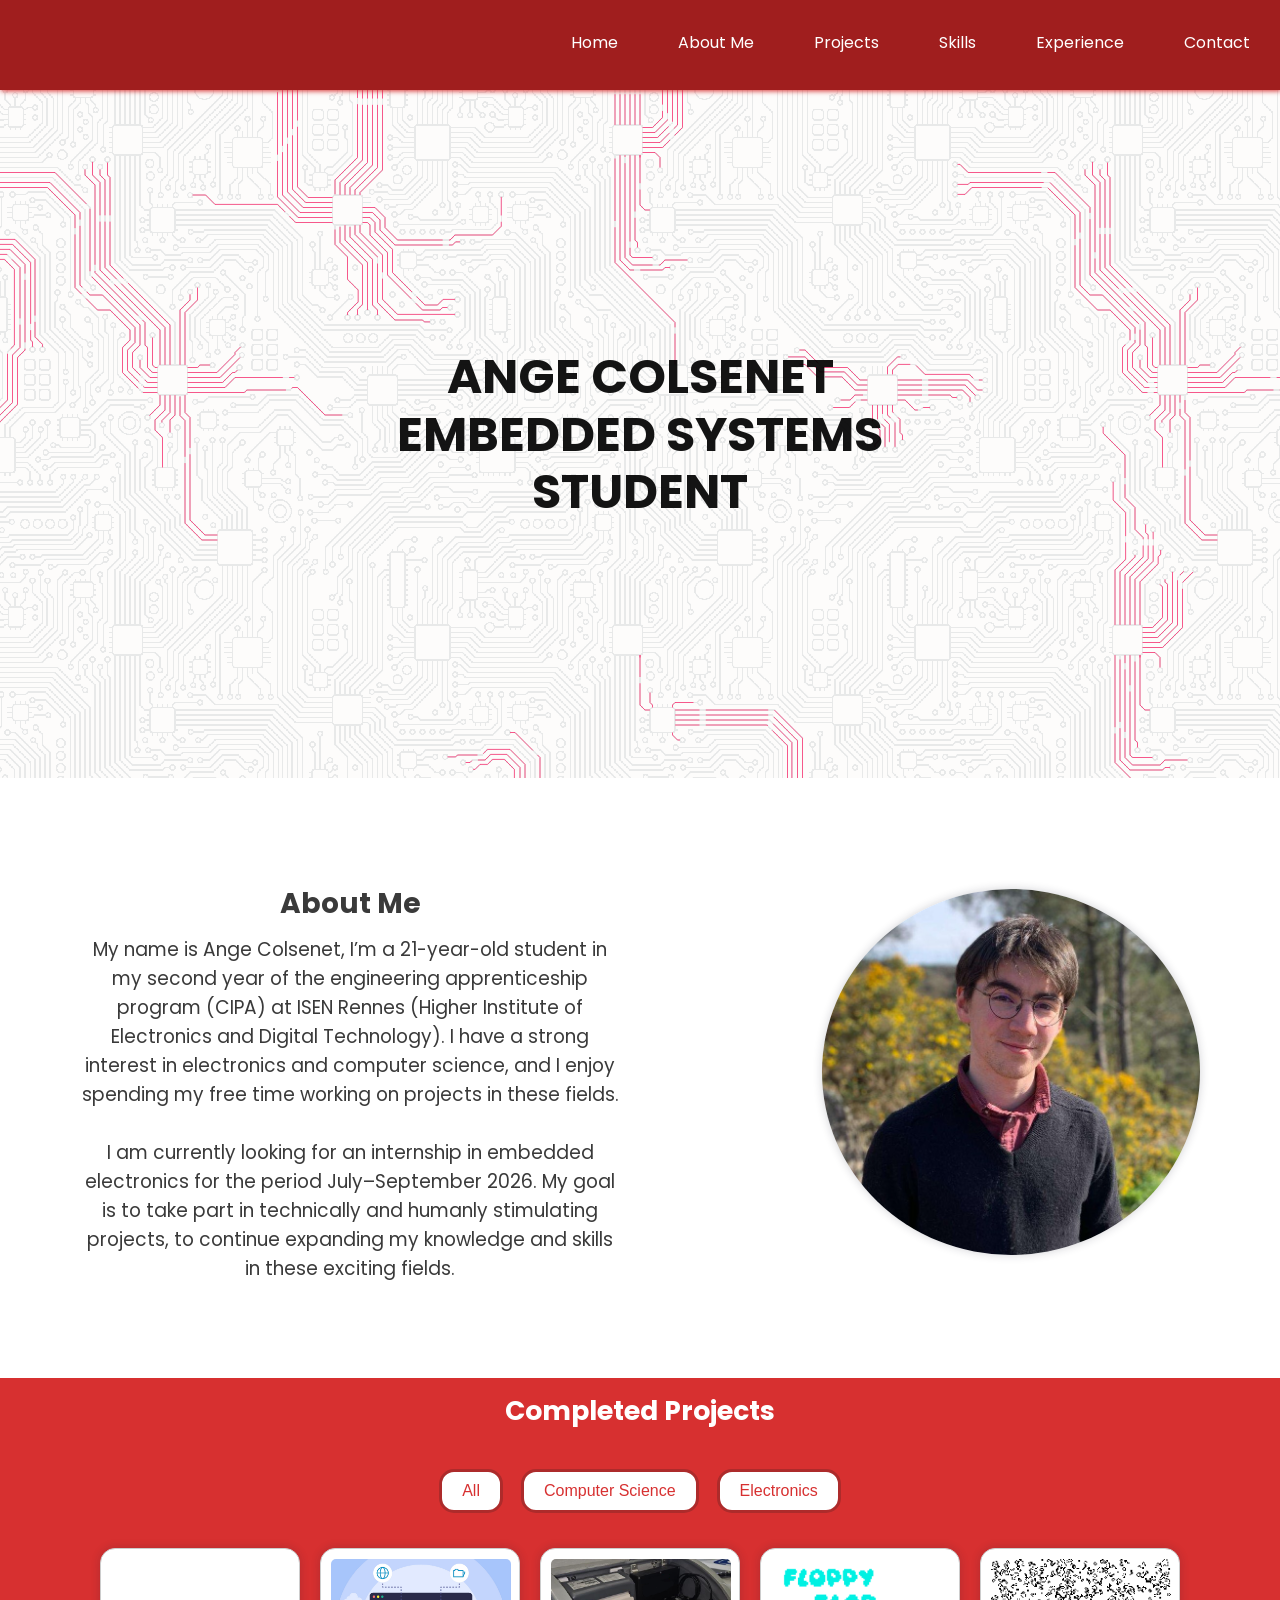
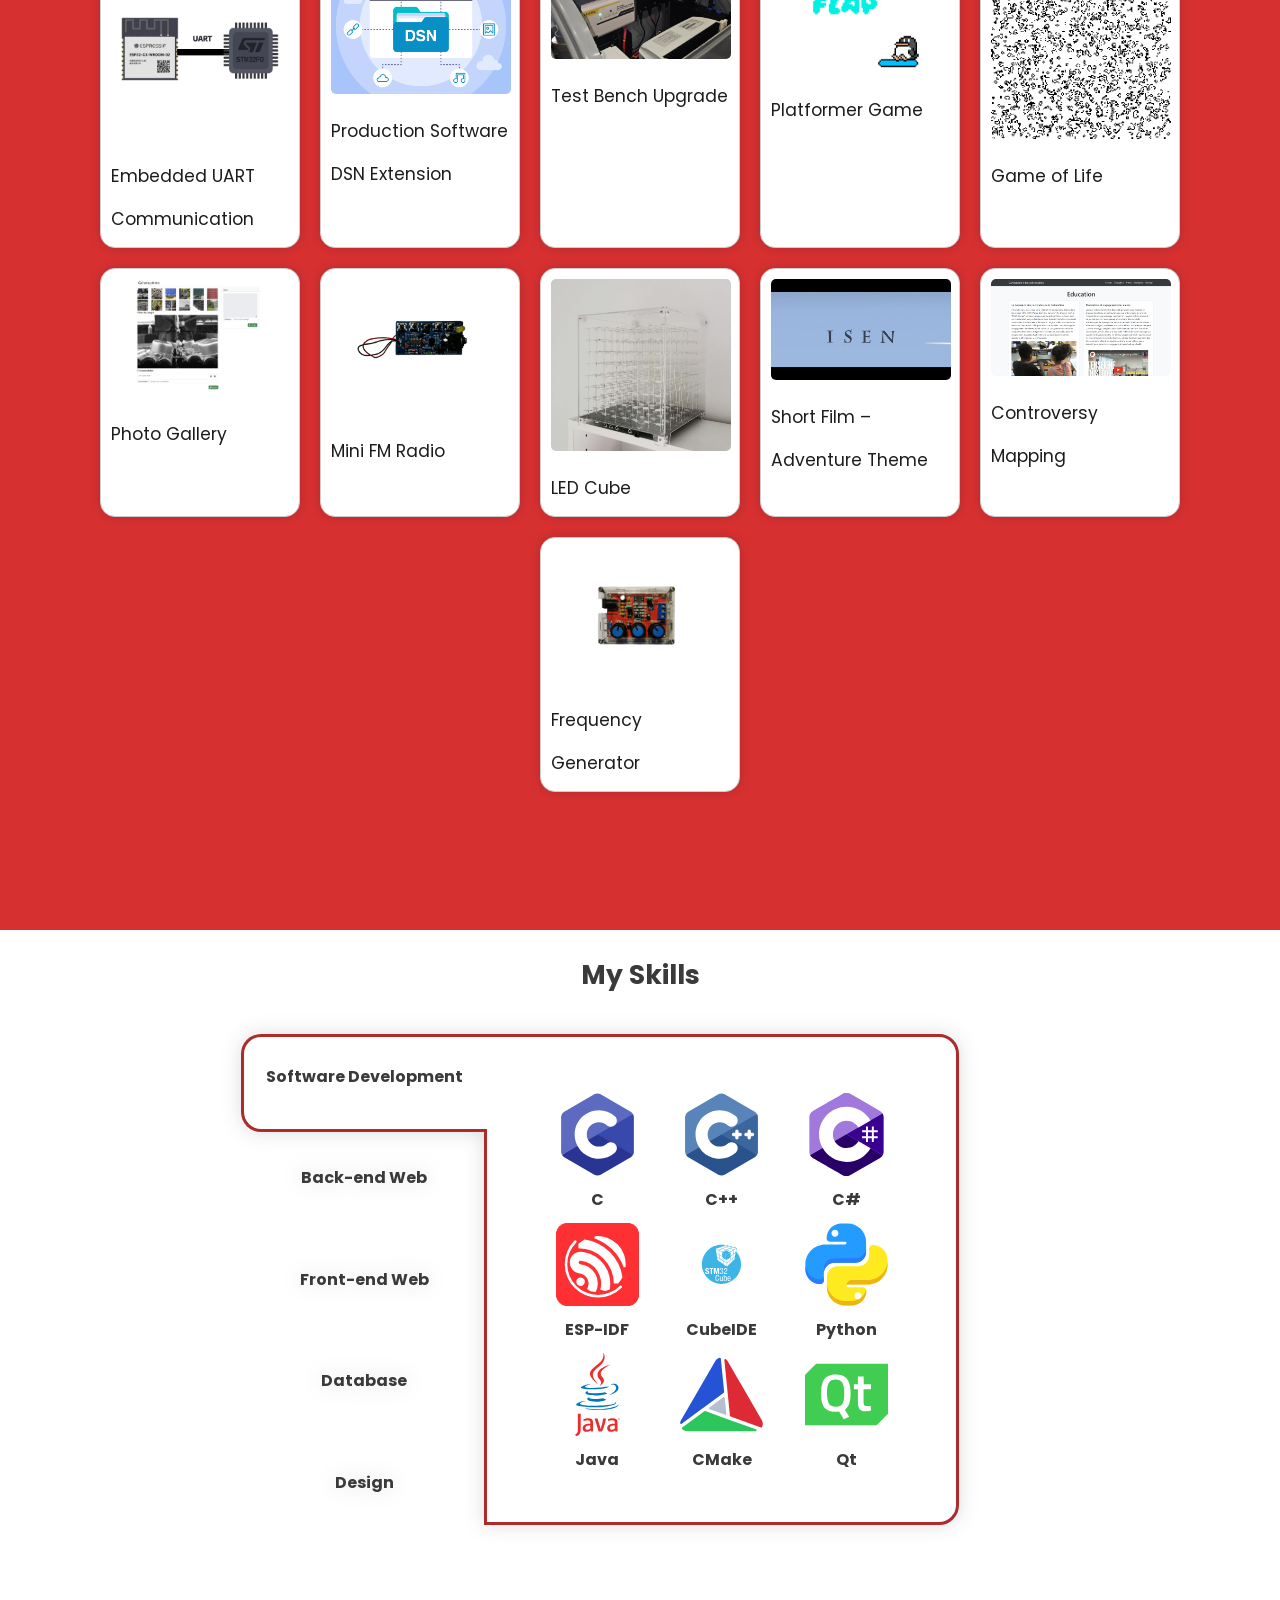
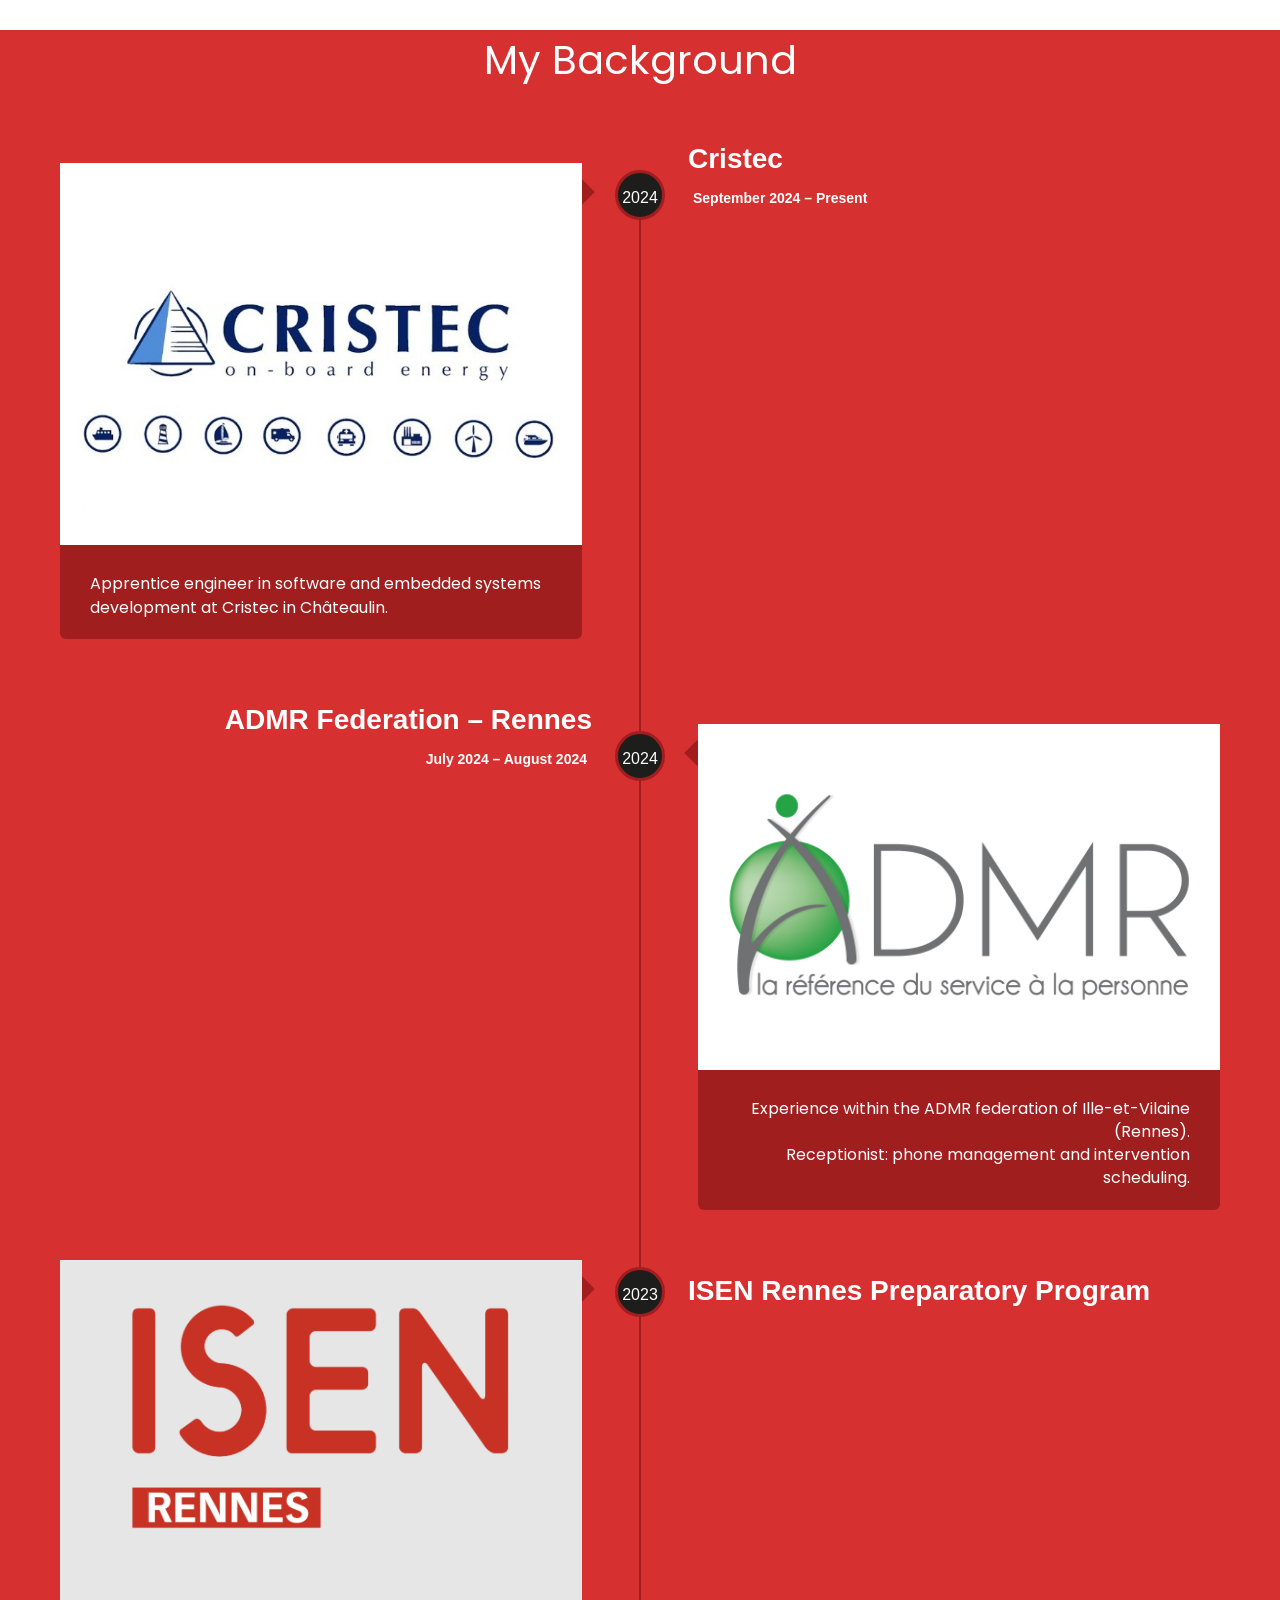
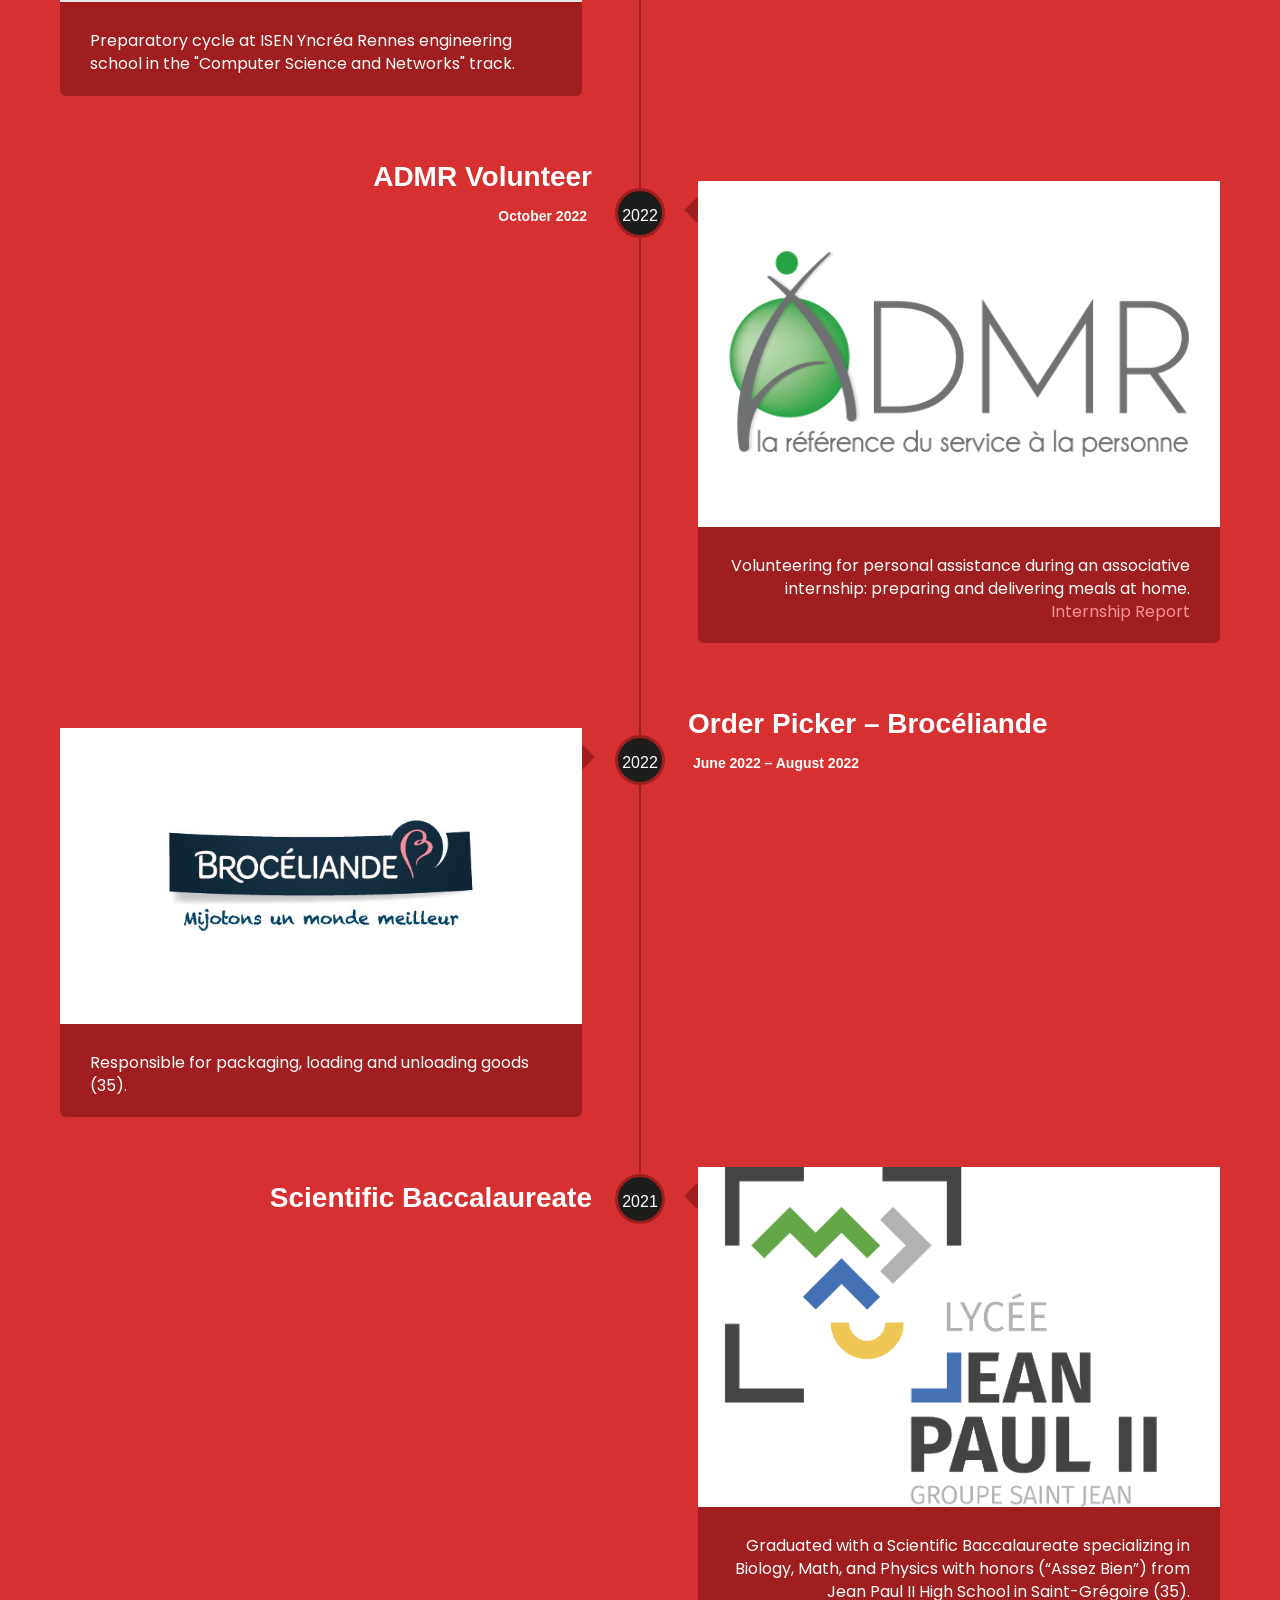
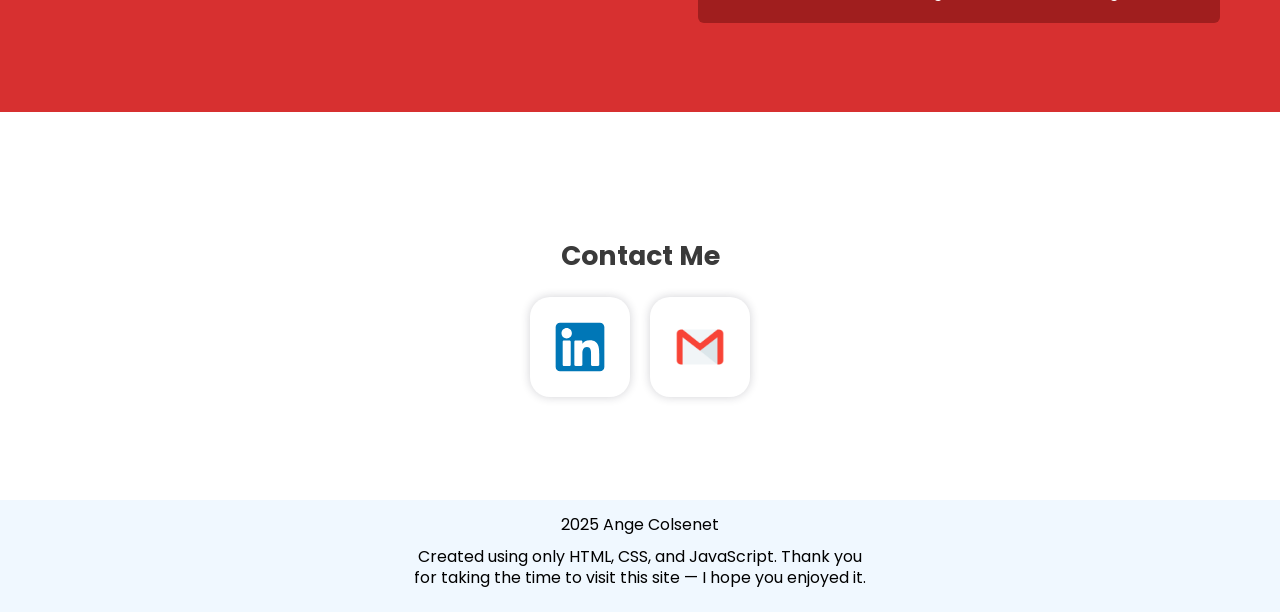
==== commit ce793f07: "Update index.html" ====
--- a/index.html
+++ b/index.html
@@ -64,8 +64,8 @@
 
     <div id="filters">
         <button onclick="filterProjects('all')">All</button>
-        <button onclick="filterProjects('informatique')">Computer Science</button>
-        <button onclick="filterProjects('electronique')">Electronics</button>
+        <button onclick="filterProjects('computer_science')">Computer Science</button>
+        <button onclick="filterProjects('electronics')">Electronics</button>
     </div>
 
     <div class="project-container" id="project-container"></div>
